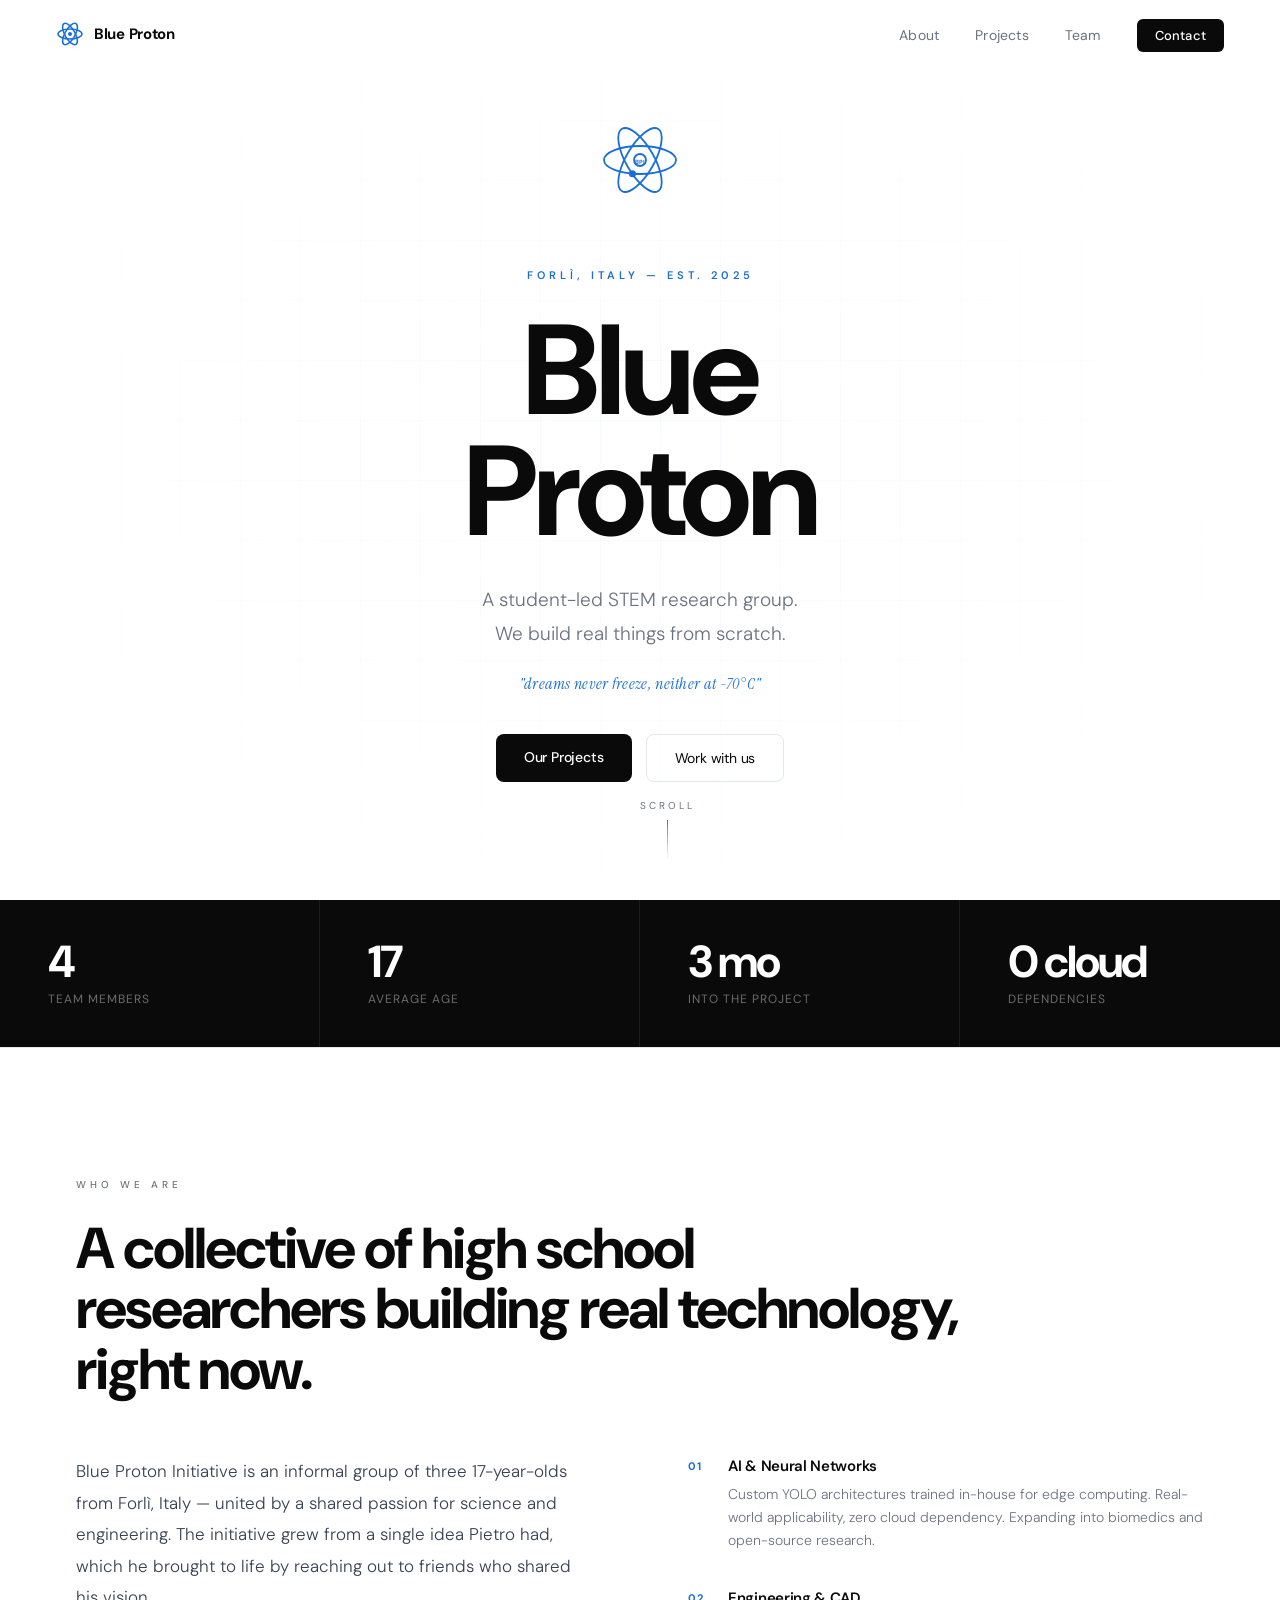
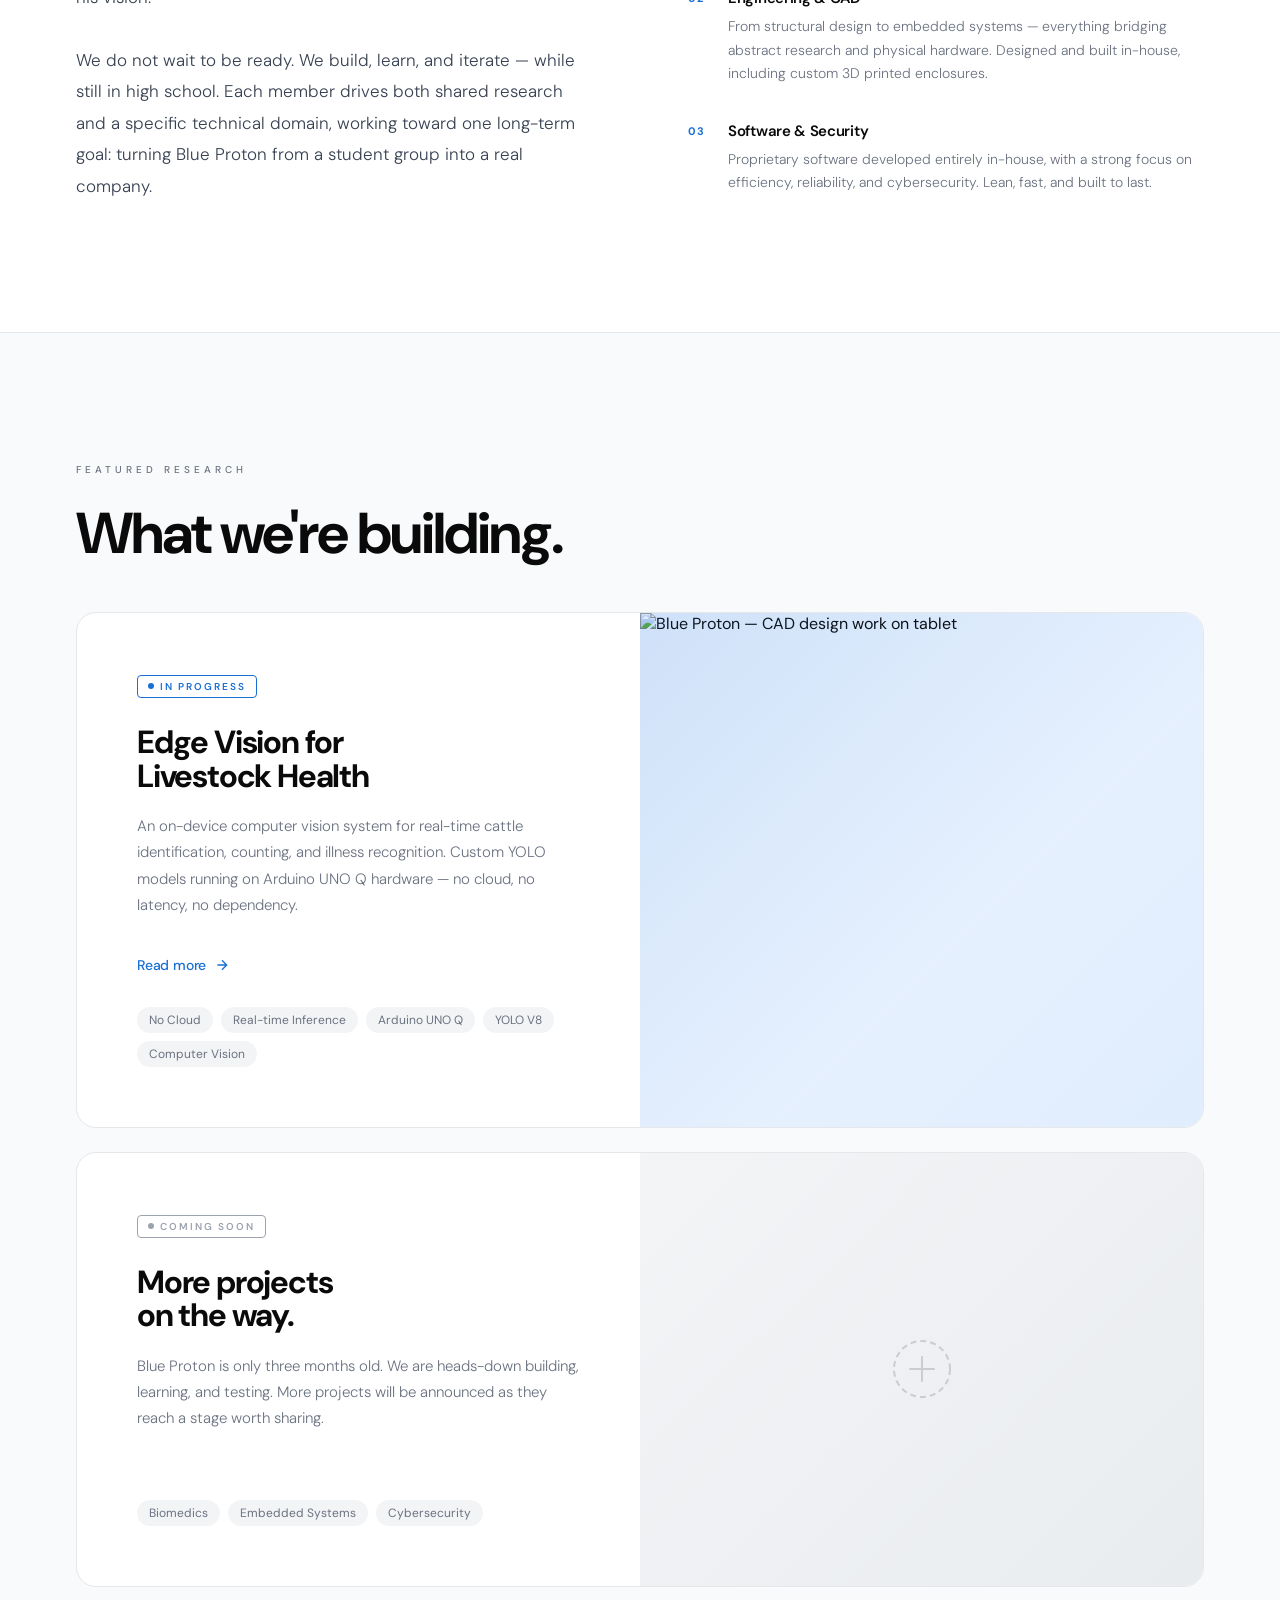
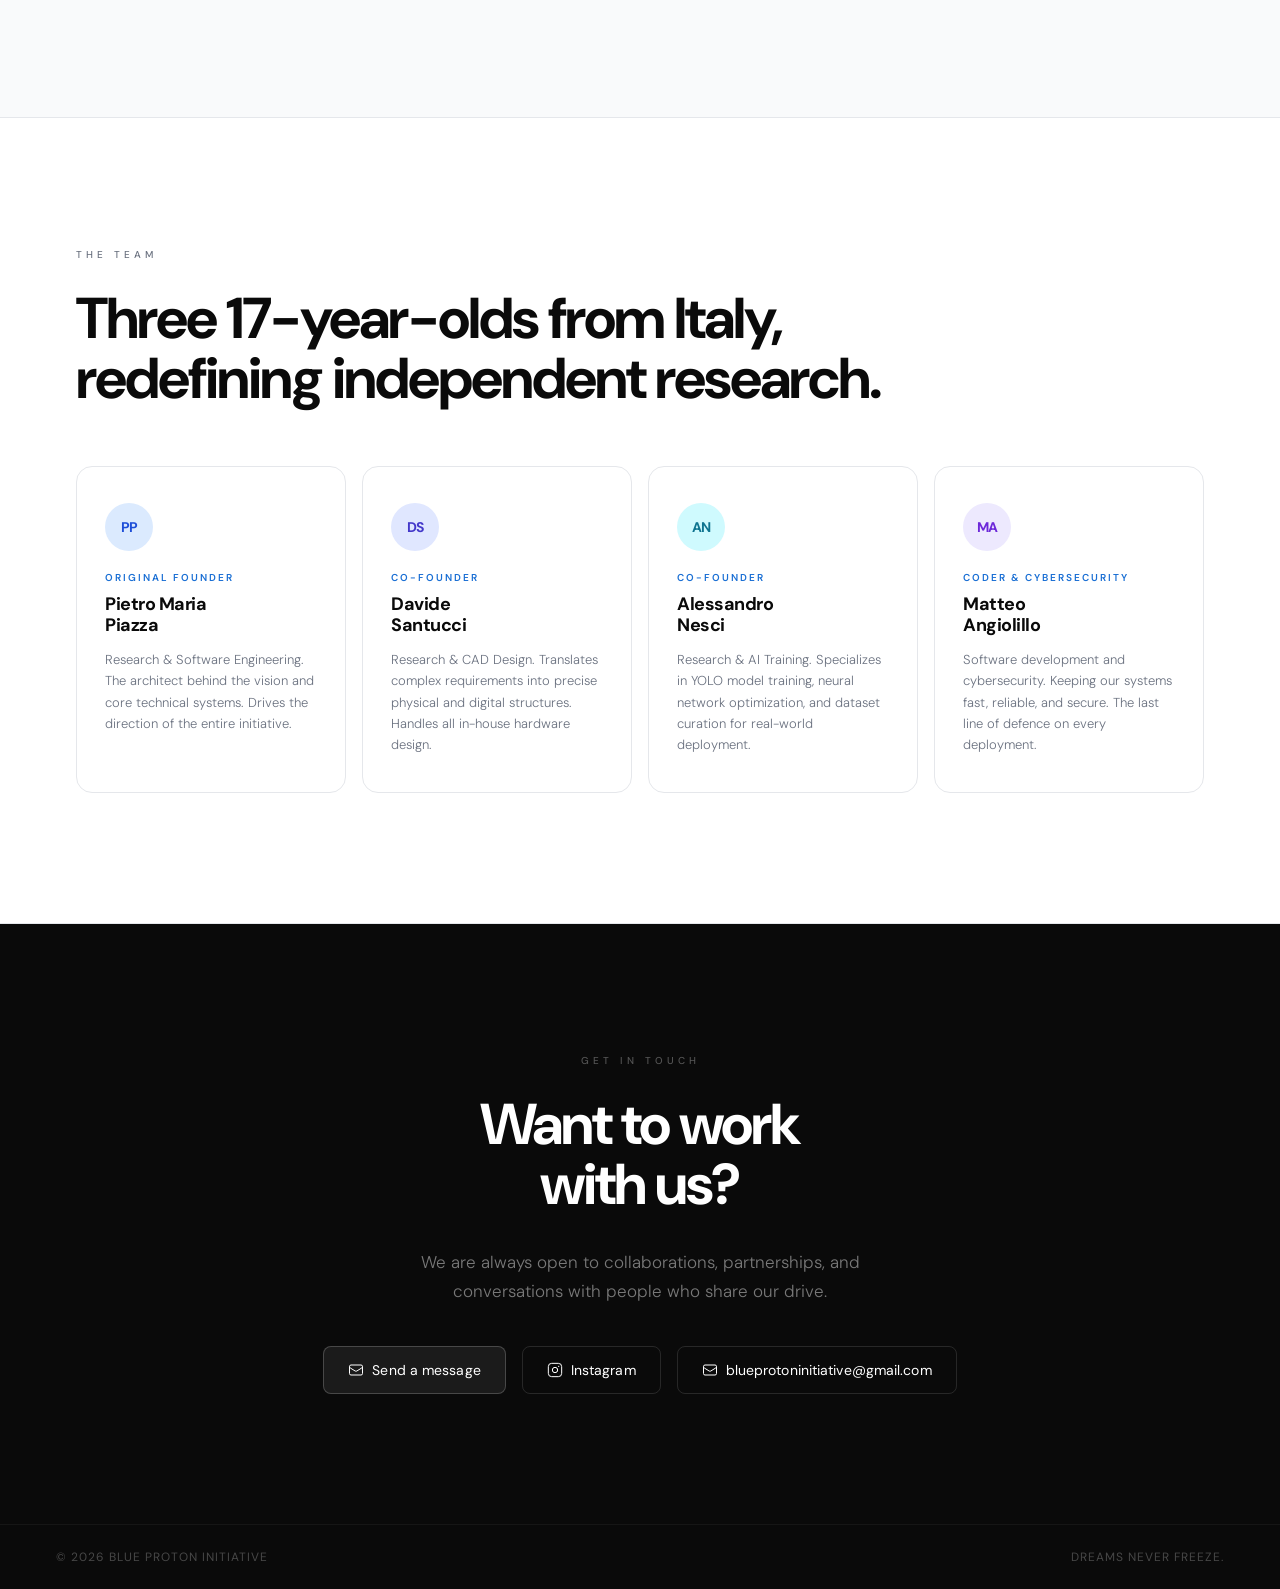
==== index.html @ ac36c4c1 "Update index.html" ====
<!DOCTYPE html>
<html lang="en">
<link rel="icon" href="data:image/svg+xml,<svg xmlns='http://www.w3.org/2000/svg' viewBox='0 0 80 80'><ellipse cx='40' cy='40' rx='36' ry='14' stroke='%231a6fd4' stroke-width='2.5' fill='none'/><ellipse cx='40' cy='40' rx='36' ry='14' stroke='%231a6fd4' stroke-width='2.5' fill='none' transform='rotate(60 40 40)'/><ellipse cx='40' cy='40' rx='36' ry='14' stroke='%231a6fd4' stroke-width='2.5' fill='none' transform='rotate(120 40 40)'/><circle cx='40' cy='40' r='6' fill='%231a6fd4'/></svg>">
<meta charset="UTF-8">
<meta name="viewport" content="width=device-width, initial-scale=1.0, maximum-scale=1.0, user-scalable=no">
<title>Blue Proton Initiative</title>
<link href="https://fonts.googleapis.com/css2?family=Instrument+Serif:ital@0;1&family=DM+Sans:opsz,wght@9..40,300;9..40,400;9..40,500;9..40,700&display=swap" rel="stylesheet">
<style>
  :root {
    --blue: #1a6fd4;
    --blue-light: #3b82f6;
    --blue-dim: rgba(26,111,212,0.08);
    --text: #0a0a0a;
    --muted: #6b7280;
    --border: #e5e7eb;
    --bg: #ffffff;
    --section-pad: 130px;
  }

  * { box-sizing: border-box; margin: 0; padding: 0; }
  html { scroll-behavior: smooth; }
  body {
    font-family: 'DM Sans', sans-serif;
    background: var(--bg);
    color: var(--text);
    overflow-x: hidden;
  }

  /* ── NAV ── */
  nav {
    position: fixed;
    top: 0; left: 0; right: 0;
    z-index: 100;
    display: flex;
    align-items: center;
    justify-content: space-between;
    padding: 20px 56px;
    background: rgba(255,255,255,0.92);
    backdrop-filter: blur(16px);
    border-bottom: 1px solid transparent;
    transition: border-color 0.3s, padding 0.3s;
  }
  nav.scrolled { border-bottom-color: var(--border); padding: 14px 56px; }

  .nav-logo {
    display: flex;
    align-items: center;
    gap: 10px;
    font-weight: 700;
    font-size: 15px;
    letter-spacing: -0.3px;
    color: var(--text);
    text-decoration: none;
  }
  .nav-logo svg { width: 28px; height: 28px; color: var(--blue); flex-shrink: 0; }

  .nav-links { display: flex; gap: 36px; list-style: none; align-items: center; }
  .nav-links a {
    font-size: 14px;
    font-weight: 400;
    color: var(--muted);
    text-decoration: none;
    letter-spacing: 0.2px;
    transition: color 0.2s;
  }
  .nav-links a:hover { color: var(--text); }
  .nav-links .nav-cta {
    background: var(--text);
    color: white !important;
    padding: 8px 18px;
    border-radius: 6px;
    font-weight: 500;
    font-size: 13px;
    transition: opacity 0.2s !important;
  }
  .nav-links .nav-cta:hover { opacity: 0.8; }

  /* ── HERO ── */
  #home {
    min-height: 100vh;
    display: flex;
    flex-direction: column;
    align-items: center;
    justify-content: center;
    text-align: center;
    padding: 100px 48px 80px;
    position: relative;
    overflow: hidden;
  }

  /* subtle grid bg */
  #home::before {
    content: '';
    position: absolute;
    inset: 0;
    background-image:
      linear-gradient(rgba(26,111,212,0.04) 1px, transparent 1px),
      linear-gradient(90deg, rgba(26,111,212,0.04) 1px, transparent 1px);
    background-size: 60px 60px;
    mask-image: radial-gradient(ellipse at center, black 0%, transparent 70%);
    pointer-events: none;
  }

  .atom-wrapper {
    position: fixed;
    top: 120px;
    left: 50%;
    transform: translateX(-50%);
    z-index: 10;
    pointer-events: none;
    will-change: transform, opacity;
  }
  .atom-svg { width: 80px; height: 80px; }
  .atom-spacer { height: 130px; }

  .hero-eyebrow {
    font-size: 11px;
    letter-spacing: 4px;
    text-transform: uppercase;
    color: var(--blue);
    font-weight: 600;
    margin-bottom: 28px;
    opacity: 0;
    animation: fadeUp 0.8s 0.2s forwards;
  }

  h1 {
    font-family: 'DM Sans', sans-serif;
    font-size: clamp(4rem, 10vw, 9rem);
    font-weight: 700;
    letter-spacing: -4px;
    line-height: 0.95;
    margin-bottom: 32px;
    opacity: 0;
    animation: fadeUp 0.9s 0.4s forwards;
  }

  .hero-sub {
    font-size: 19px;
    color: var(--muted);
    font-weight: 300;
    line-height: 1.6;
    margin-bottom: 4px;
    opacity: 0;
    animation: fadeUp 0.8s 0.6s forwards;
  }
  .hero-sub:last-of-type { animation-delay: 0.7s; }

  .hero-motto {
    font-family: 'Instrument Serif', serif;
    font-style: italic;
    font-size: 16px;
    color: var(--blue);
    margin-top: 20px;
    letter-spacing: 0.3px;
    opacity: 0;
    animation: fadeUp 0.8s 0.9s forwards;
  }

  .hero-buttons {
    display: flex;
    gap: 14px;
    margin-top: 40px;
    justify-content: center;
    opacity: 0;
    animation: fadeUp 0.8s 1.1s forwards;
  }

  .btn-primary {
    background: var(--text);
    color: white;
    padding: 14px 28px;
    border-radius: 8px;
    font-size: 14px;
    font-weight: 500;
    text-decoration: none;
    transition: opacity 0.2s, transform 0.2s;
    letter-spacing: -0.2px;
  }
  .btn-primary:hover { opacity: 0.85; transform: translateY(-1px); }

  .btn-secondary {
    background: transparent;
    color: var(--text);
    padding: 14px 28px;
    border-radius: 8px;
    font-size: 14px;
    font-weight: 400;
    text-decoration: none;
    border: 1px solid var(--border);
    transition: border-color 0.2s, transform 0.2s;
    letter-spacing: -0.2px;
  }
  .btn-secondary:hover { border-color: #9ca3af; transform: translateY(-1px); }

  @keyframes fadeUp {
    from { opacity: 0; transform: translateY(20px); }
    to   { opacity: 1; transform: translateY(0); }
  }

  .scroll-hint {
    position: absolute;
    bottom: 40px;
    left: 50%;
    transform: translateX(-50%);
    display: flex;
    flex-direction: column;
    align-items: center;
    gap: 8px;
    color: var(--muted);
    font-size: 10px;
    letter-spacing: 3px;
    text-transform: uppercase;
    opacity: 0;
    animation: fadeUp 0.8s 1.4s forwards;
  }
  .scroll-hint::after {
    content: '';
    width: 1px;
    height: 40px;
    background: linear-gradient(to bottom, var(--muted), transparent);
    animation: scrollLine 2s ease-in-out infinite;
  }
  @keyframes scrollLine {
    0%, 100% { transform: scaleY(1); transform-origin: top; }
    50% { transform: scaleY(0.4); }
  }

  /* ── STATS BAR ── */
  .stats-bar {
    background: var(--text);
    color: white;
    display: grid;
    grid-template-columns: repeat(4, 1fr);
    max-width: 100%;
  }

  .stat-item {
    padding: 40px 48px;
    border-right: 1px solid rgba(255,255,255,0.08);
    display: flex;
    flex-direction: column;
    gap: 6px;
  }
  .stat-item:last-child { border-right: none; }

  .stat-number {
    font-size: clamp(2rem, 3.5vw, 3rem);
    font-weight: 700;
    letter-spacing: -2px;
    line-height: 1;
    color: white;
  }
  .stat-label {
    font-size: 12px;
    color: rgba(255,255,255,0.4);
    letter-spacing: 1px;
    text-transform: uppercase;
    font-weight: 400;
  }

  /* ── SECTIONS COMMON ── */
  section {
    padding: var(--section-pad) 56px;
    max-width: 1240px;
    margin: 0 auto;
  }

  .section-label {
    font-size: 10px;
    letter-spacing: 4px;
    text-transform: uppercase;
    color: var(--muted);
    margin-bottom: 28px;
    font-weight: 500;
  }

  .section-headline {
    font-size: clamp(2.2rem, 4.5vw, 3.6rem);
    font-weight: 700;
    letter-spacing: -2px;
    line-height: 1.05;
    margin-bottom: 32px;
  }

  .section-divider { width: 100%; height: 1px; background: var(--border); margin: 0; }

  /* ── ABOUT ── */
  #about .about-grid {
    display: grid;
    grid-template-columns: 1fr 1fr;
    gap: 96px;
    margin-top: 56px;
    align-items: start;
  }

  .about-body {
    font-size: 17px;
    line-height: 1.85;
    color: #374151;
    font-weight: 300;
  }

  .about-pillars { display: flex; flex-direction: column; gap: 36px; }

  .pillar { display: flex; gap: 20px; align-items: flex-start; }
  .pillar-num {
    font-size: 11px;
    font-weight: 700;
    color: var(--blue);
    letter-spacing: 1px;
    flex-shrink: 0;
    margin-top: 3px;
    font-variant-numeric: tabular-nums;
    min-width: 20px;
  }
  .pillar h3 { font-size: 15px; font-weight: 600; margin-bottom: 7px; letter-spacing: -0.3px; }
  .pillar p { font-size: 14px; color: var(--muted); line-height: 1.65; font-weight: 300; }

  /* ── PROJECTS ── */
  #projects { background: #f9fafb; max-width: 100%; padding: var(--section-pad) 0; }
  #projects .inner { max-width: 1240px; margin: 0 auto; padding: 0 56px; }

  .projects-grid { display: flex; flex-direction: column; gap: 24px; margin-top: 48px; }

  .project-card {
    display: grid;
    grid-template-columns: 1fr 1fr;
    background: white;
    border: 1px solid var(--border);
    border-radius: 20px;
    overflow: hidden;
    transition: transform 0.3s, box-shadow 0.3s;
  }
  .project-card:hover { transform: translateY(-4px); box-shadow: 0 20px 60px rgba(0,0,0,0.07); }

  .project-card.reversed { direction: rtl; }
  .project-card.reversed > * { direction: ltr; }

  .project-content { padding: 60px; display: flex; flex-direction: column; justify-content: space-between; }

  .status-badge {
    display: inline-flex;
    align-items: center;
    gap: 6px;
    border: 1px solid var(--blue);
    border-radius: 4px;
    padding: 4px 10px;
    font-size: 10px;
    letter-spacing: 2px;
    text-transform: uppercase;
    color: var(--blue);
    font-weight: 600;
    width: fit-content;
    margin-bottom: 28px;
  }
  .status-dot { width: 6px; height: 6px; border-radius: 50%; background: var(--blue); animation: pulse 2s ease-in-out infinite; }
  @keyframes pulse { 0%, 100% { opacity: 1; } 50% { opacity: 0.3; } }

  .project-title { font-size: clamp(1.8rem, 2.5vw, 2.6rem); font-weight: 700; letter-spacing: -1.2px; line-height: 1.05; margin-bottom: 20px; }
  .project-desc { font-size: 15px; color: var(--muted); line-height: 1.75; font-weight: 300; margin-bottom: 36px; }

  .project-link {
    display: inline-flex;
    align-items: center;
    gap: 8px;
    font-size: 14px;
    font-weight: 500;
    color: var(--blue);
    text-decoration: none;
    letter-spacing: -0.2px;
    transition: gap 0.2s;
  }
  .project-link:hover { gap: 12px; }
  .project-link svg { width: 16px; height: 16px; }

  .project-tags { display: flex; gap: 8px; flex-wrap: wrap; margin-top: 32px; }
  .tag {
    font-size: 12px;
    color: var(--muted);
    padding: 5px 12px;
    background: #f3f4f6;
    border-radius: 999px;
    font-weight: 400;
  }

  .project-visual {
    background: linear-gradient(135deg, #eef5ff 0%, #e0edfd 100%);
    display: flex;
    align-items: center;
    justify-content: center;
    padding: 48px;
    position: relative;
    overflow: hidden;
    min-height: 360px;
  }

  .project-visual img {
    width: 100%;
    height: 100%;
    object-fit: cover;
    position: absolute;
    inset: 0;
    border-radius: 0;
  }

  .project-visual-placeholder {
    position: relative;
    z-index: 1;
    width: 100%;
    height: 100%;
    min-height: 320px;
    display: flex;
    align-items: center;
    justify-content: center;
  }

  /* node card in project visual */
  .node-card {
    background: white;
    border: 1px solid var(--border);
    border-radius: 14px;
    padding: 28px;
    width: 100%;
    max-width: 260px;
    box-shadow: 0 8px 32px rgba(0,0,0,0.06);
    position: relative;
    z-index: 2;
  }
  .node-title { font-size: 10px; letter-spacing: 2.5px; text-transform: uppercase; color: var(--muted); margin-bottom: 18px; font-weight: 500; }
  .node-bar { height: 2px; background: #e5e7eb; border-radius: 1px; margin-bottom: 8px; position: relative; overflow: visible; }
  .node-bar::before {
    content: '';
    position: absolute;
    left: 0; top: -3px;
    width: 8px; height: 8px;
    border-radius: 50%;
    background: var(--blue);
    animation: slide 3s ease-in-out infinite;
  }
  @keyframes slide { 0% { left: 0; } 100% { left: calc(100% - 8px); } }
  .node-meta { display: flex; justify-content: space-between; margin-top: 20px; }
  .node-meta-item { font-size: 11px; color: var(--muted); }
  .node-meta-item strong { display: block; font-size: 12px; color: var(--text); font-weight: 600; margin-top: 3px; }

  /* ── TEAM ── */
  #team .team-grid { display: grid; grid-template-columns: repeat(4, 1fr); gap: 16px; margin-top: 56px; }

  .team-member {
    padding: 36px 28px;
    border: 1px solid var(--border);
    border-radius: 16px;
    transition: background 0.2s, transform 0.25s, border-color 0.2s;
    cursor: default;
    position: relative;
  }
  .team-member:hover { background: white; transform: translateY(-4px); border-color: #d1d5db; box-shadow: 0 12px 40px rgba(0,0,0,0.06); }

  .member-avatar {
    width: 48px;
    height: 48px;
    border-radius: 50%;
    display: flex;
    align-items: center;
    justify-content: center;
    font-size: 14px;
    font-weight: 700;
    margin-bottom: 20px;
    letter-spacing: -0.5px;
  }
  .avatar-blue { background: #dbeafe; color: #1d4ed8; }
  .avatar-indigo { background: #e0e7ff; color: #4338ca; }
  .avatar-cyan { background: #cffafe; color: #0e7490; }
  .avatar-violet { background: #ede9fe; color: #6d28d9; }

  .member-role { font-size: 10px; letter-spacing: 2px; text-transform: uppercase; color: var(--blue); font-weight: 600; margin-bottom: 10px; }
  .member-name { font-size: 18px; font-weight: 700; letter-spacing: -0.5px; margin-bottom: 12px; line-height: 1.2; }
  .member-desc { font-size: 13px; color: var(--muted); line-height: 1.65; font-weight: 300; }

  /* ── CONTACT ── */
  #contact { text-align: center; padding: var(--section-pad) 56px; background: var(--text); color: white; max-width: 100%; }
  #contact .inner { max-width: 700px; margin: 0 auto; }
  #contact .section-label { color: rgba(255,255,255,0.3); }
  #contact .section-headline { color: white; }

  .contact-links { display: flex; gap: 16px; justify-content: center; flex-wrap: wrap; margin-top: 40px; }
  .contact-link {
    display: flex;
    align-items: center;
    gap: 8px;
    padding: 14px 24px;
    border: 1px solid rgba(255,255,255,0.12);
    border-radius: 8px;
    color: white;
    text-decoration: none;
    font-size: 14px;
    font-weight: 400;
    transition: background 0.2s, border-color 0.2s, transform 0.2s;
    letter-spacing: 0.1px;
  }
  .contact-link:hover { background: rgba(255,255,255,0.08); border-color: rgba(255,255,255,0.25); transform: translateY(-1px); }
  .contact-link svg { width: 16px; height: 16px; }

  /* ── FOOTER ── */
  footer {
    background: var(--text);
    color: rgba(255,255,255,0.25);
    padding: 24px 56px;
    display: flex;
    justify-content: space-between;
    align-items: center;
    font-size: 12px;
    border-top: 1px solid rgba(255,255,255,0.05);
    letter-spacing: 1px;
    text-transform: uppercase;
  }

  /* ── REVEAL ── */
  .reveal {
    opacity: 0;
    transform: translateY(28px);
    transition: opacity 0.75s cubic-bezier(0.16,1,0.3,1), transform 0.75s cubic-bezier(0.16,1,0.3,1);
  }
  .reveal.visible { opacity: 1; transform: translateY(0); }

  /* ── RESPONSIVE ── */
  @media (max-width: 960px) {
    nav { padding: 16px 24px; }
    section { padding: 80px 24px; }
    #about .about-grid { grid-template-columns: 1fr; gap: 48px; }
    .project-card { grid-template-columns: 1fr; }
    .project-card.reversed { direction: ltr; }
    .project-visual { min-height: 260px; }
    #team .team-grid { grid-template-columns: 1fr 1fr; gap: 14px; }
    .stats-bar { grid-template-columns: 1fr 1fr; }
    footer { flex-direction: column; gap: 8px; text-align: center; }
  }
  @media (max-width: 600px) {
    h1 { letter-spacing: -2.5px; }
    #team .team-grid { grid-template-columns: 1fr; }
    .nav-links { display: none; }
    .stats-bar { grid-template-columns: 1fr; }
    .hero-buttons { flex-direction: column; align-items: center; }
  }
</style>
</head>
<body>

<!-- NAV -->
<nav id="navbar">
  <a href="#home" class="nav-logo">
    <svg viewBox="0 0 28 28" fill="none" stroke="currentColor" stroke-width="1.5">
      <ellipse cx="14" cy="14" rx="12" ry="5" transform="rotate(0 14 14)"/>
      <ellipse cx="14" cy="14" rx="12" ry="5" transform="rotate(60 14 14)"/>
      <ellipse cx="14" cy="14" rx="12" ry="5" transform="rotate(120 14 14)"/>
      <circle cx="14" cy="14" r="2" fill="currentColor" stroke="none"/>
    </svg>
    Blue Proton
  </a>
  <ul class="nav-links">
    <li><a href="#about">About</a></li>
    <li><a href="#projects">Projects</a></li>
    <li><a href="#team">Team</a></li>
    <li><a href="contact.html" class="nav-cta">Contact</a></li>
  </ul>
</nav>

<!-- HERO -->
<div id="home">
  <div class="atom-wrapper">
    <svg class="atom-svg" id="atomLogo" viewBox="0 0 80 80" fill="none" xmlns="http://www.w3.org/2000/svg">
      <ellipse cx="40" cy="40" rx="36" ry="14" stroke="#1a6fd4" stroke-width="1.8"/>
      <ellipse cx="40" cy="40" rx="36" ry="14" stroke="#1a6fd4" stroke-width="1.8" transform="rotate(60 40 40)"/>
      <ellipse cx="40" cy="40" rx="36" ry="14" stroke="#1a6fd4" stroke-width="1.8" transform="rotate(120 40 40)"/>
      <circle cx="40" cy="40" r="6" fill="white" stroke="#1a6fd4" stroke-width="1.8"/>
      <text x="40" y="44" text-anchor="middle" font-family="DM Sans, sans-serif" font-size="6" font-weight="700" fill="#1a6fd4">BPI</text>
      <circle id="orbitDot" cx="76" cy="40" r="3.5" fill="#1a6fd4"/>
    </svg>
  </div>

  <div class="atom-spacer"></div>
  <p class="hero-eyebrow">Forlì, Italy — Est. 2025</p>
  <h1>Blue<br>Proton</h1>
  <p class="hero-sub">A student-led STEM research group.</p>
  <p class="hero-sub">We build real things from scratch.</p>
  <p class="hero-motto">"dreams never freeze, neither at -70°C"</p>
  <div class="hero-buttons">
    <a href="#projects" class="btn-primary">Our Projects</a>
    <a href="contact.html" class="btn-secondary">Work with us</a>
  </div>
  <div class="scroll-hint">scroll</div>
</div>

<!-- STATS BAR -->
<div class="stats-bar">
  <div class="stat-item">
    <span class="stat-number" data-count="4" data-suffix="">3</span>
    <span class="stat-label">Team members</span>
  </div>
  <div class="stat-item">
    <span class="stat-number" data-count="17" data-suffix="">17</span>
    <span class="stat-label">Average age</span>
  </div>
  <div class="stat-item">
    <span class="stat-number" data-count="3" data-suffix=" mo">3 mo</span>
    <span class="stat-label">Into the project</span>
  </div>
  <div class="stat-item">
    <span class="stat-number" data-count="0" data-suffix=" cloud">0 cloud</span>
    <span class="stat-label">Dependencies</span>
  </div>
</div>

<div class="section-divider"></div>

<!-- ABOUT -->
<section id="about">
  <p class="section-label reveal">Who we are</p>
  <h2 class="section-headline reveal">A collective of high school<br>researchers building real technology,<br>right now.</h2>
  <div class="about-grid">
    <p class="about-body reveal">
      Blue Proton Initiative is an informal group of three 17-year-olds from Forlì, Italy — united by a shared passion for science and engineering. The initiative grew from a single idea Pietro had, which he brought to life by reaching out to friends who shared his vision.<br><br>
      We do not wait to be ready. We build, learn, and iterate — while still in high school. Each member drives both shared research and a specific technical domain, working toward one long-term goal: turning Blue Proton from a student group into a real company.
    </p>
    <div class="about-pillars reveal">
      <div class="pillar">
        <span class="pillar-num">01</span>
        <div>
          <h3>AI & Neural Networks</h3>
          <p>Custom YOLO architectures trained in-house for edge computing. Real-world applicability, zero cloud dependency. Expanding into biomedics and open-source research.</p>
        </div>
      </div>
      <div class="pillar">
        <span class="pillar-num">02</span>
        <div>
          <h3>Engineering & CAD</h3>
          <p>From structural design to embedded systems — everything bridging abstract research and physical hardware. Designed and built in-house, including custom 3D printed enclosures.</p>
        </div>
      </div>
      <div class="pillar">
        <span class="pillar-num">03</span>
        <div>
          <h3>Software & Security</h3>
          <p>Proprietary software developed entirely in-house, with a strong focus on efficiency, reliability, and cybersecurity. Lean, fast, and built to last.</p>
        </div>
      </div>
    </div>
  </div>
</section>

<div class="section-divider"></div>

<!-- PROJECTS -->
<section id="projects" style="max-width:100%; padding:var(--section-pad) 0;">
  <div class="inner">
    <p class="section-label reveal">Featured Research</p>
    <h2 class="section-headline reveal">What we're building.</h2>

    <div class="projects-grid">
      <!-- Project 1 -->
      <div class="project-card reveal">
        <div class="project-content">
          <div>
            <div class="status-badge">
              <div class="status-dot"></div>
              In Progress
            </div>
            <h3 class="project-title">Edge Vision for<br>Livestock Health</h3>
            <p class="project-desc">An on-device computer vision system for real-time cattle identification, counting, and illness recognition. Custom YOLO models running on Arduino UNO Q hardware — no cloud, no latency, no dependency.</p>
            <a href="project-cattle.html" class="project-link">
              Read more
              <svg viewBox="0 0 24 24" fill="none" stroke="currentColor" stroke-width="2"><path d="M5 12h14M12 5l7 7-7 7"/></svg>
            </a>
          </div>
          <div class="project-tags">
            <span class="tag">No Cloud</span>
            <span class="tag">Real-time Inference</span>
            <span class="tag">Arduino UNO Q</span>
            <span class="tag">YOLO V8</span>
            <span class="tag">Computer Vision</span>
          </div>
        </div>
        <div class="project-visual">
          <img src="assets/DSC00761.JPG" alt="Blue Proton — CAD design work on tablet" style="object-fit:cover; width:100%; height:100%; position:absolute; inset:0;">
          <div style="position:absolute; inset:0; background:linear-gradient(135deg, rgba(26,111,212,0.15) 0%, transparent 60%);"></div>
        </div>
      </div>

      <!-- Project 2 — Coming Soon -->
      <div class="project-card reveal" style="transition-delay:0.15s;">
        <div class="project-content">
          <div>
            <div class="status-badge" style="border-color:#9ca3af; color:#9ca3af;">
              <div class="status-dot" style="background:#9ca3af; animation:none;"></div>
              Coming Soon
            </div>
            <h3 class="project-title">More projects<br>on the way.</h3>
            <p class="project-desc">Blue Proton is only three months old. We are heads-down building, learning, and testing. More projects will be announced as they reach a stage worth sharing.</p>
          </div>
          <div class="project-tags">
            <span class="tag">Biomedics</span>
            <span class="tag">Embedded Systems</span>
            <span class="tag">Cybersecurity</span>
          </div>
        </div>
        <div class="project-visual" style="background: linear-gradient(135deg, #f3f4f6 0%, #e9ecef 100%); align-items:center; justify-content:center;">
          <svg width="64" height="64" viewBox="0 0 64 64" fill="none" style="opacity:0.15;">
            <circle cx="32" cy="32" r="28" stroke="#0a0a0a" stroke-width="2" stroke-dasharray="6 4"/>
            <path d="M32 20v24M20 32h24" stroke="#0a0a0a" stroke-width="2" stroke-linecap="round"/>
          </svg>
        </div>
      </div>
    </div>
  </div>
</section>

<div class="section-divider"></div>

<!-- TEAM -->
<section id="team">
  <p class="section-label reveal">The team</p>
  <h2 class="section-headline reveal">Three 17-year-olds from Italy,<br>redefining independent research.</h2>

  <div class="team-grid">
    <div class="team-member reveal">
      <div class="member-avatar avatar-blue">PP</div>
      <p class="member-role">Original Founder</p>
      <h3 class="member-name">Pietro Maria<br>Piazza</h3>
      <p class="member-desc">Research & Software Engineering. The architect behind the vision and core technical systems. Drives the direction of the entire initiative.</p>
    </div>
    <div class="team-member reveal" style="transition-delay:0.1s">
      <div class="member-avatar avatar-indigo">DS</div>
      <p class="member-role">Co-Founder</p>
      <h3 class="member-name">Davide<br>Santucci</h3>
      <p class="member-desc">Research & CAD Design. Translates complex requirements into precise physical and digital structures. Handles all in-house hardware design.</p>
    </div>
    <div class="team-member reveal" style="transition-delay:0.2s">
      <div class="member-avatar avatar-cyan">AN</div>
      <p class="member-role">Co-Founder</p>
      <h3 class="member-name">Alessandro<br>Nesci</h3>
      <p class="member-desc">Research & AI Training. Specializes in YOLO model training, neural network optimization, and dataset curation for real-world deployment.</p>
    </div>
    <div class="team-member reveal" style="transition-delay:0.3s">
      <div class="member-avatar avatar-violet">MA</div>
      <p class="member-role">Coder & Cybersecurity</p>
      <h3 class="member-name">Matteo<br>Angiolillo</h3>
      <p class="member-desc">Software development and cybersecurity. Keeping our systems fast, reliable, and secure. The last line of defence on every deployment.</p>
    </div>
  </div>
</section>

<div class="section-divider"></div>

<!-- CONTACT -->
<section id="contact" style="padding:var(--section-pad) 56px;">
  <div class="inner">
    <p class="section-label reveal">Get in touch</p>
    <h2 class="section-headline reveal">Want to work<br>with us?</h2>
    <p class="reveal" style="color:rgba(255,255,255,0.45); font-size:17px; font-weight:300; line-height:1.7; margin-top:16px; max-width:480px; margin-left:auto; margin-right:auto;">
      We are always open to collaborations, partnerships, and conversations with people who share our drive.
    </p>
    <div class="contact-links reveal">
      <a href="contact.html" class="contact-link" style="background:rgba(255,255,255,0.07); border-color:rgba(255,255,255,0.2);">
        <svg viewBox="0 0 24 24" fill="none" stroke="currentColor" stroke-width="1.5"><path d="M21.75 6.75v10.5a2.25 2.25 0 01-2.25 2.25h-15a2.25 2.25 0 01-2.25-2.25V6.75m19.5 0A2.25 2.25 0 0019.5 4.5h-15a2.25 2.25 0 00-2.25 2.25m19.5 0v.243a2.25 2.25 0 01-1.07 1.916l-7.5 4.615a2.25 2.25 0 01-2.36 0L3.32 8.91a2.25 2.25 0 01-1.07-1.916V6.75"/></svg>
        Send a message
      </a>
      <a href="https://www.instagram.com/blueproton_initiative" target="_blank" class="contact-link">
        <svg viewBox="0 0 24 24" fill="none" stroke="currentColor" stroke-width="1.5"><rect x="2" y="2" width="20" height="20" rx="5" ry="5"/><circle cx="12" cy="12" r="4"/><circle cx="17.5" cy="6.5" r="1" fill="currentColor" stroke="none"/></svg>
        Instagram
      </a>
      <a href="mailto:blueprotoninitiative@gmail.com" class="contact-link">
        <svg viewBox="0 0 24 24" fill="none" stroke="currentColor" stroke-width="1.5"><path d="M21.75 6.75v10.5a2.25 2.25 0 01-2.25 2.25h-15a2.25 2.25 0 01-2.25-2.25V6.75m19.5 0A2.25 2.25 0 0019.5 4.5h-15a2.25 2.25 0 00-2.25 2.25m19.5 0v.243a2.25 2.25 0 01-1.07 1.916l-7.5 4.615a2.25 2.25 0 01-2.36 0L3.32 8.91a2.25 2.25 0 01-1.07-1.916V6.75"/></svg>
        blueprotoninitiative@gmail.com
      </a>
    </div>
  </div>
</section>

<footer>
  <span>© 2026 Blue Proton Initiative</span>
  <span>Dreams never freeze.</span>
</footer>

<script>
  // NAV scroll
  const navbar = document.getElementById('navbar');
  window.addEventListener('scroll', () => {
    navbar.classList.toggle('scrolled', window.scrollY > 20);
  });

  // Atom parallax + rotate + fade
  const atomWrapper = document.querySelector('.atom-wrapper');
  const atom = document.getElementById('atomLogo');
  function updateAtom() {
    const s = window.scrollY;
    const fade = Math.max(0, 1 - s / (window.innerHeight * 0.55));
    atomWrapper.style.top = (120 + s * 0.75) + 'px';
    atomWrapper.style.opacity = fade;
    atom.style.transform = `rotate(${s * 0.4}deg)`;
  }
  window.addEventListener('scroll', updateAtom, { passive: true });
  updateAtom();

  // Orbiting dot
  const orbitDot = document.getElementById('orbitDot');
  let orbitAngle = 0;
  function animateOrbit() {
    orbitAngle += 0.018;
    orbitDot.setAttribute('cx', 40 + 36 * Math.cos(orbitAngle));
    orbitDot.setAttribute('cy', 40 + 14 * Math.sin(orbitAngle));
    requestAnimationFrame(animateOrbit);
  }
  animateOrbit();

  // Reveal on scroll
  const reveals = document.querySelectorAll('.reveal');
  const observer = new IntersectionObserver((entries) => {
    entries.forEach(e => { if (e.isIntersecting) e.target.classList.add('visible'); });
  }, { threshold: 0.1 });
  reveals.forEach(el => observer.observe(el));

  // Animated counters
  function animateCounter(el) {
    const target = parseInt(el.dataset.count);
    const suffix = el.dataset.suffix || '';
    const duration = 1200;
    const start = performance.now();
    function update(now) {
      const progress = Math.min((now - start) / duration, 1);
      const ease = 1 - Math.pow(1 - progress, 3);
      el.textContent = Math.round(ease * target) + suffix;
      if (progress < 1) requestAnimationFrame(update);
    }
    requestAnimationFrame(update);
  }

  const statObserver = new IntersectionObserver((entries) => {
    entries.forEach(e => {
      if (e.isIntersecting) {
        animateCounter(e.target);
        statObserver.unobserve(e.target);
      }
    });
  }, { threshold: 0.5 });
  document.querySelectorAll('[data-count]').forEach(el => statObserver.observe(el));
</script>
</body>
</html>
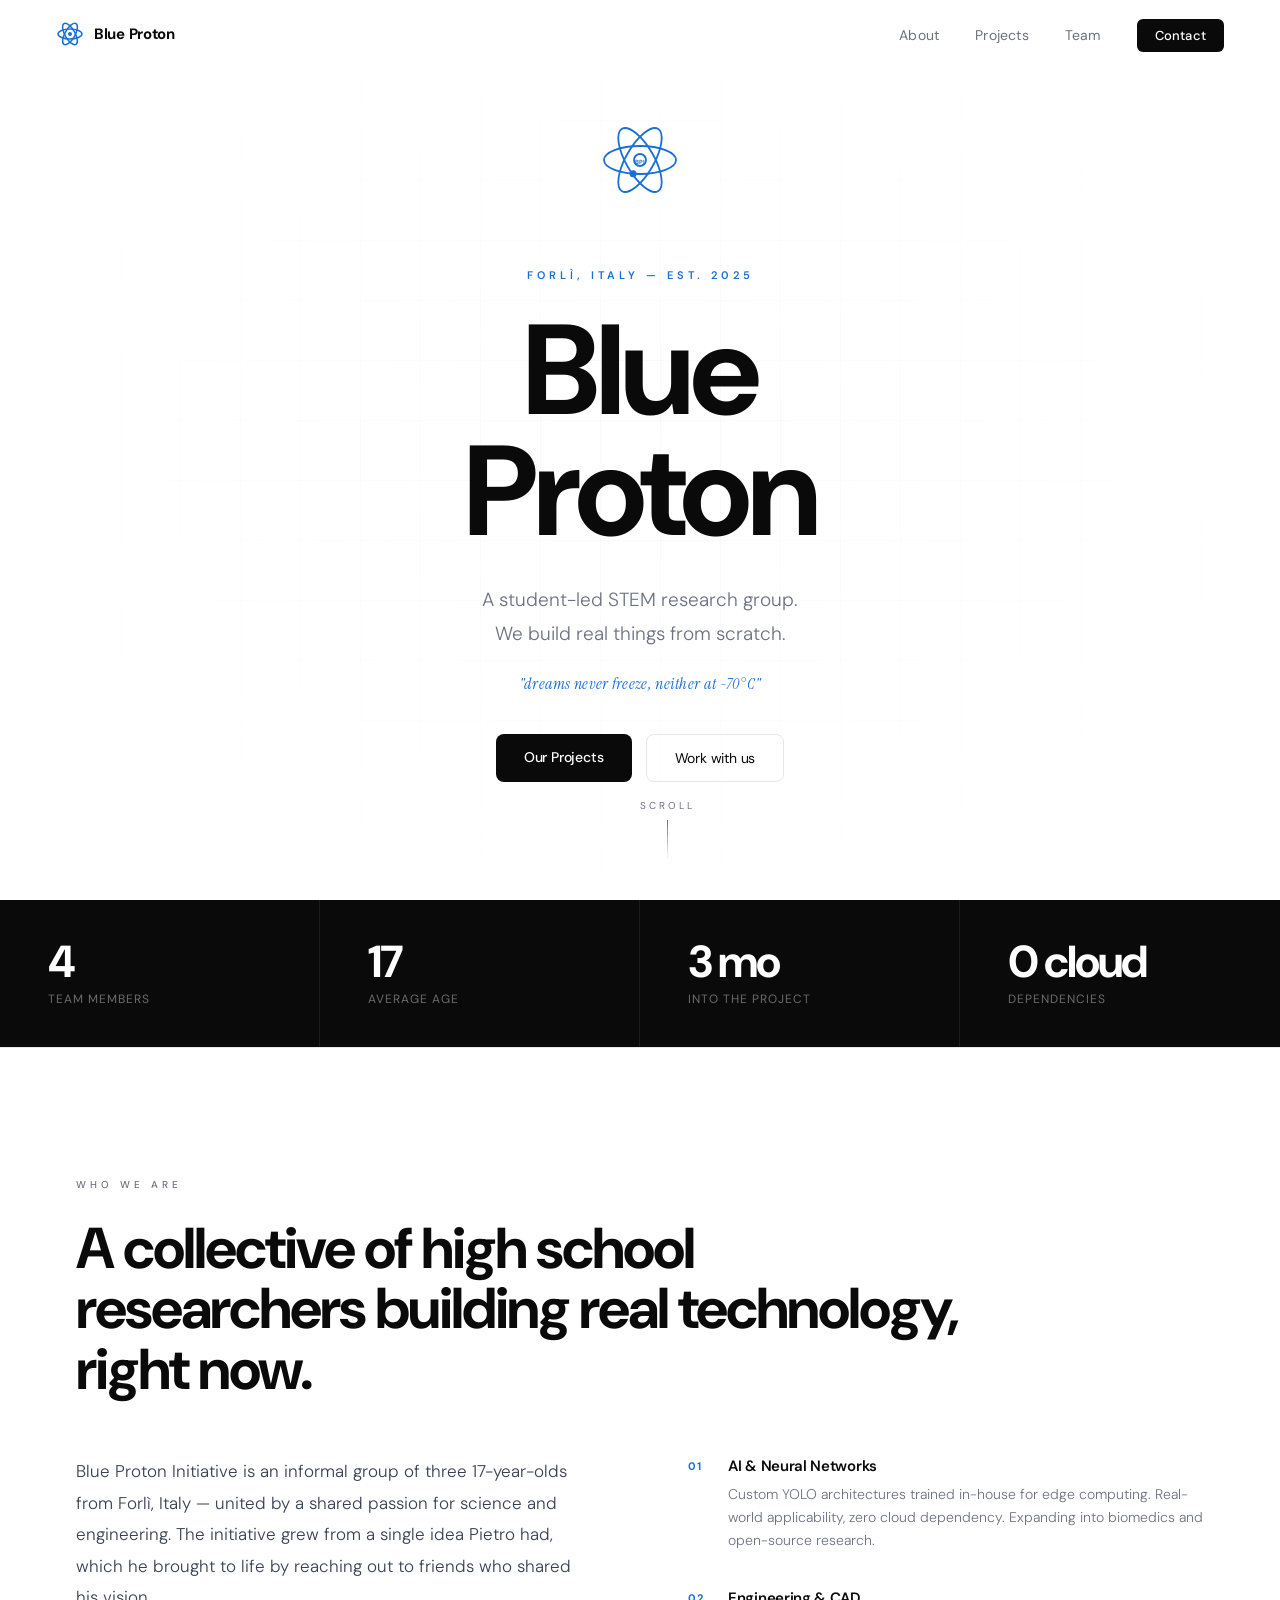
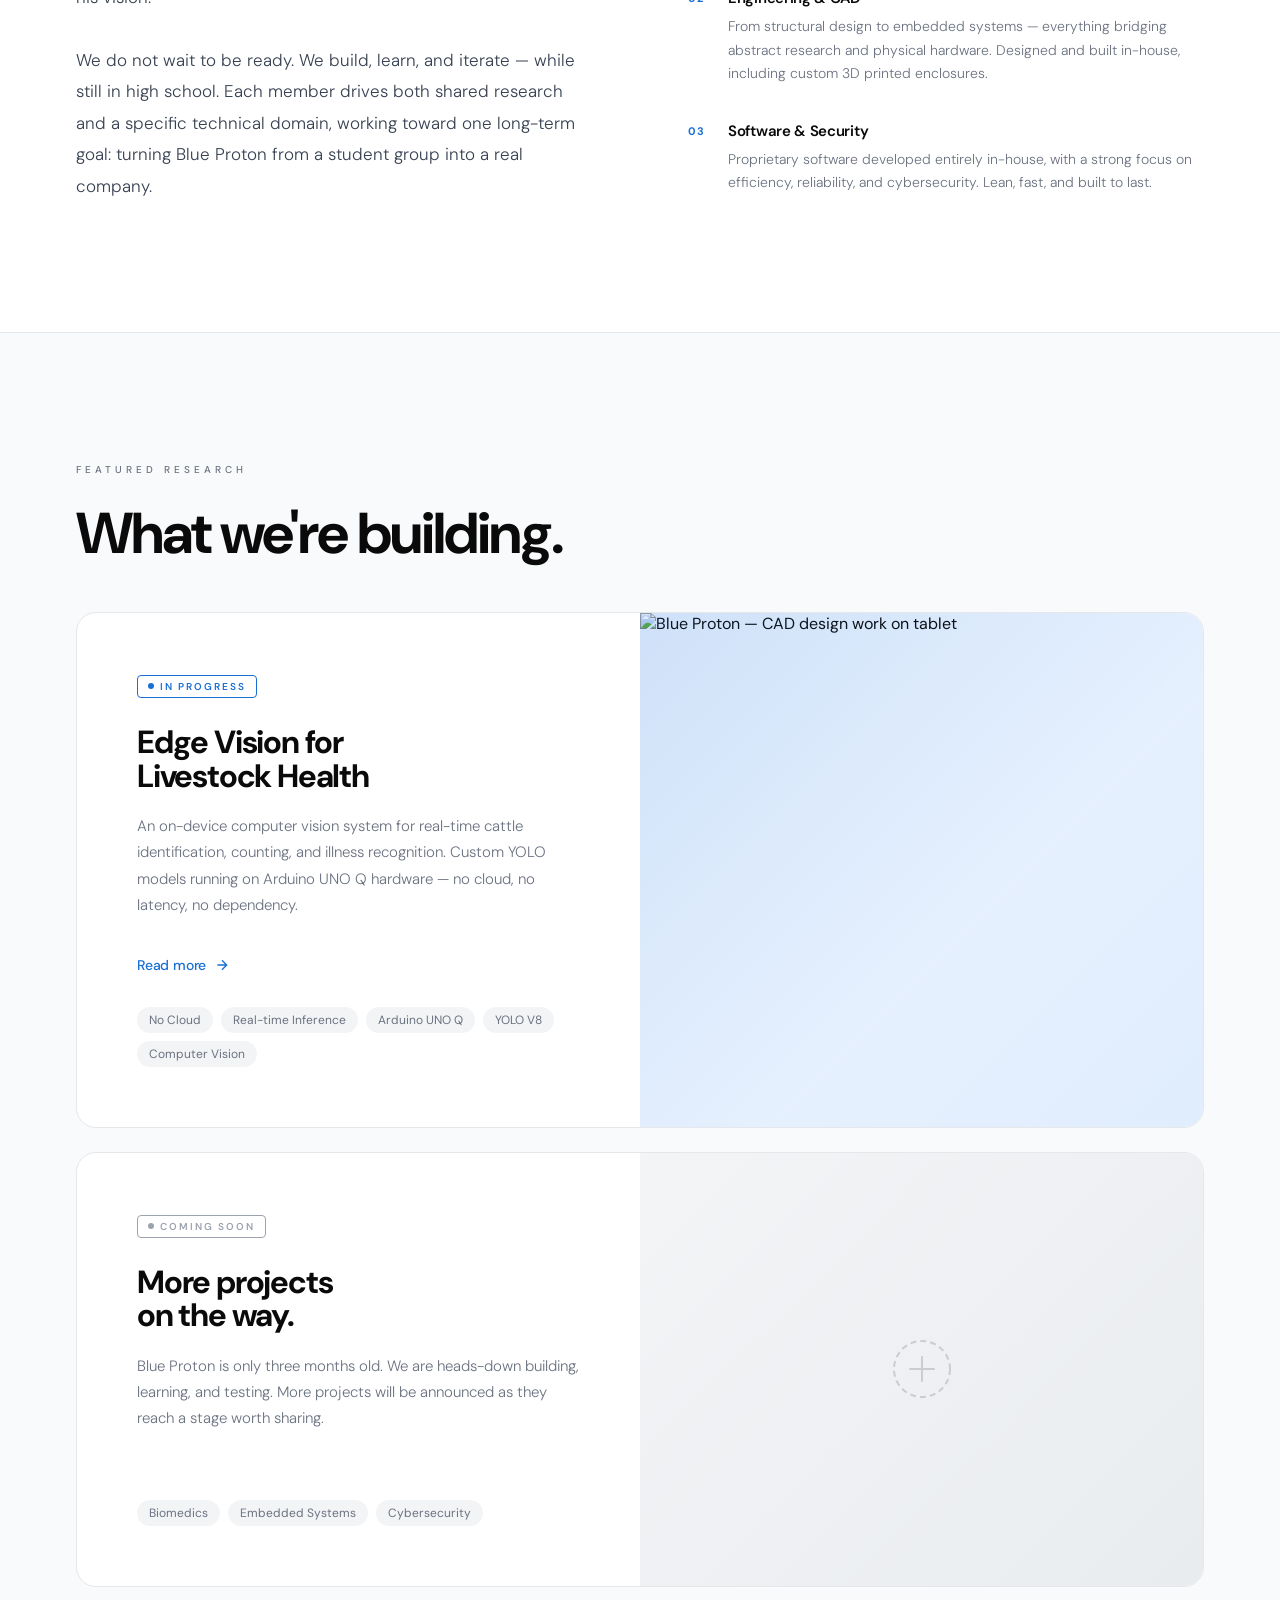
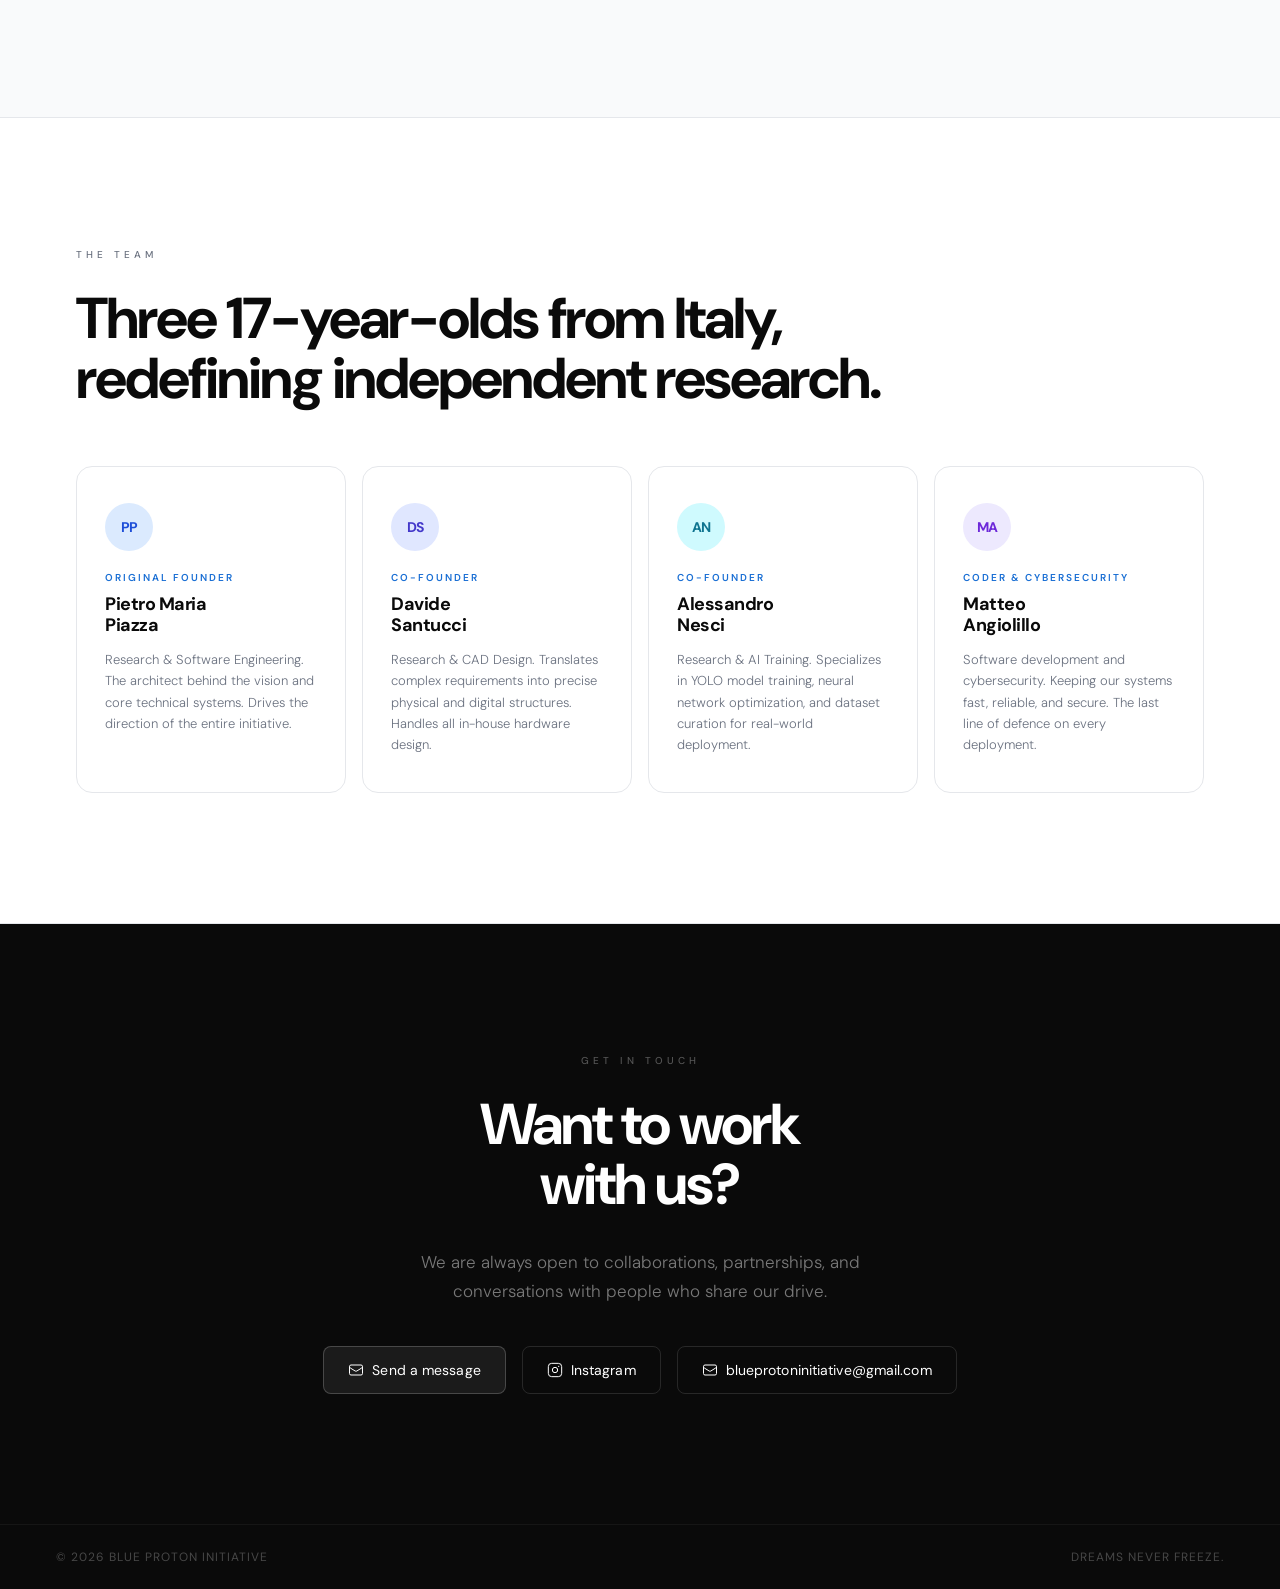
==== commit 65b60e79: "Update index.html" ====
--- a/index.html
+++ b/index.html
@@ -681,7 +681,7 @@
           </div>
         </div>
         <div class="project-visual">
-          <img src="assets/DSC00761.JPG" alt="Blue Proton — CAD design work on tablet" style="object-fit:cover; width:100%; height:100%; position:absolute; inset:0;">
+          <img src="assets/DSC00761 (1).JPG" alt="Blue Proton — CAD design work on tablet" style="object-fit:cover; width:100%; height:100%; position:absolute; inset:0;">
           <div style="position:absolute; inset:0; background:linear-gradient(135deg, rgba(26,111,212,0.15) 0%, transparent 60%);"></div>
         </div>
       </div>
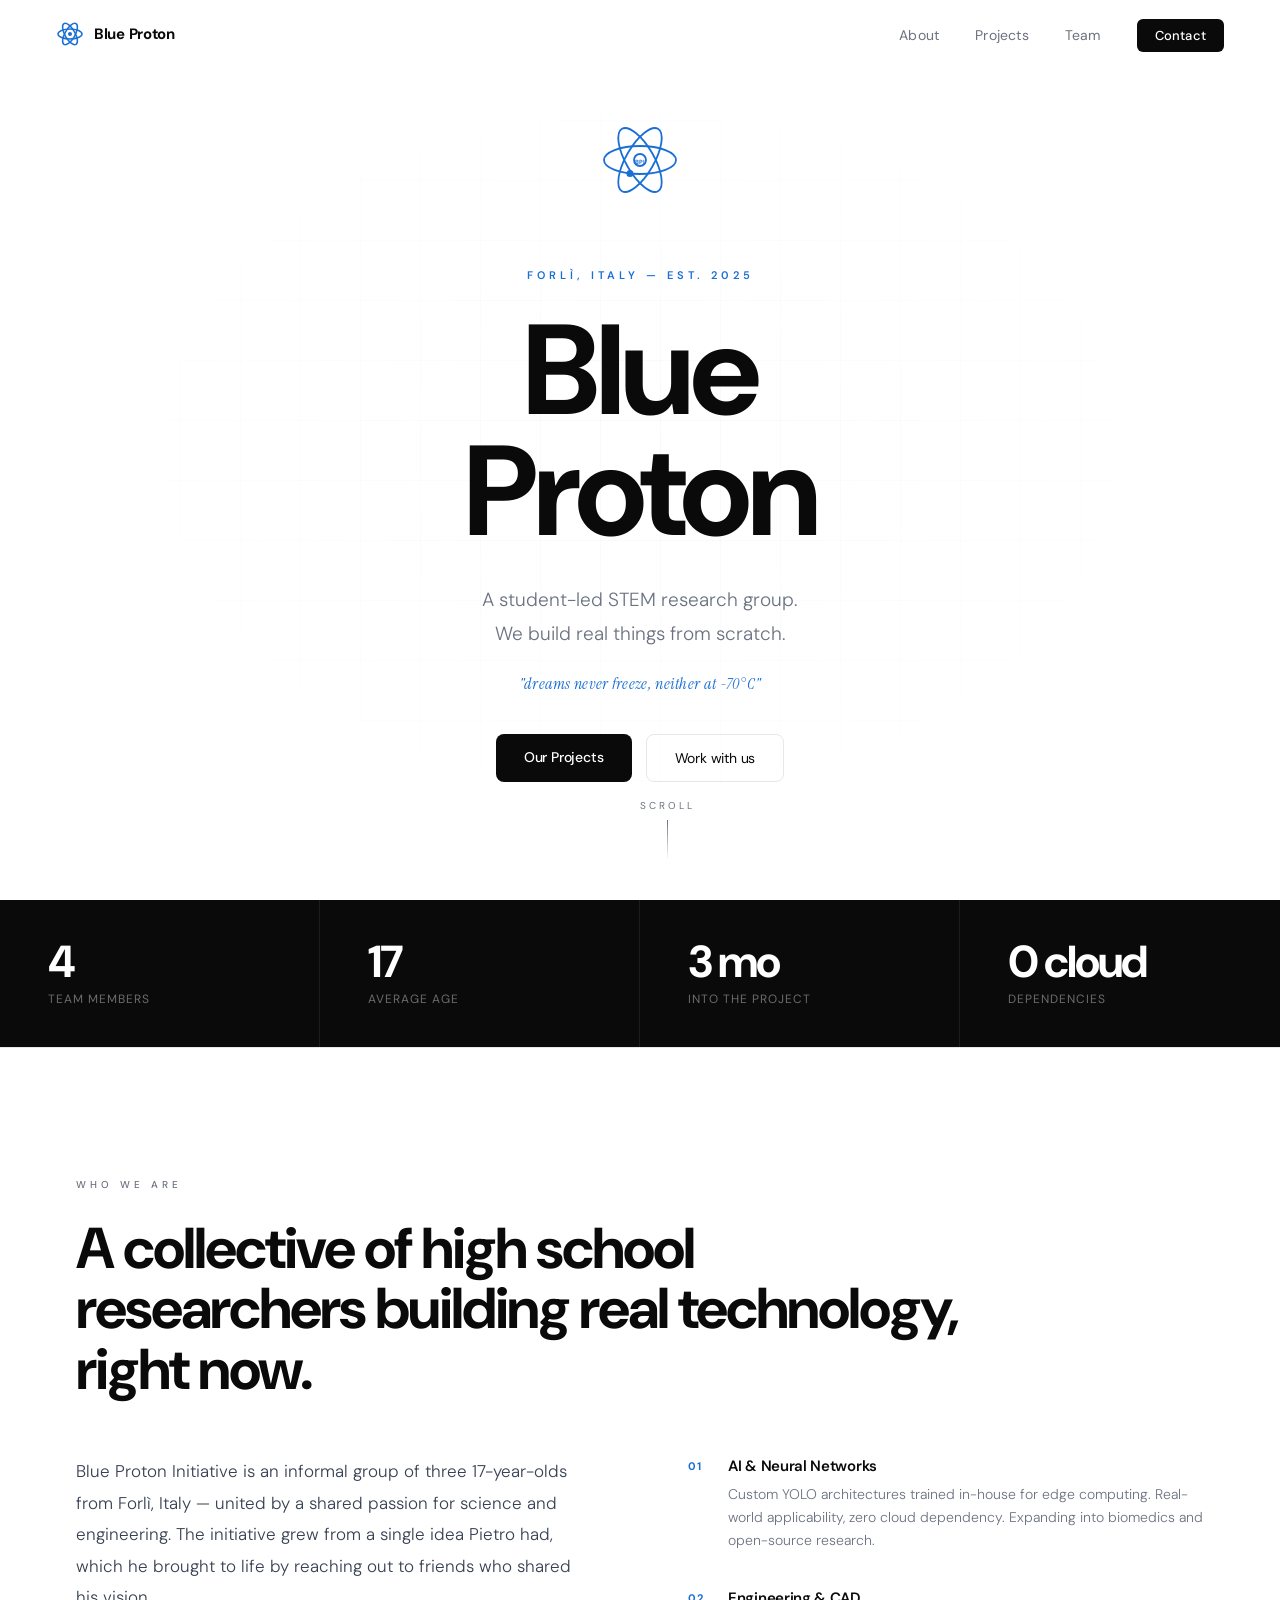
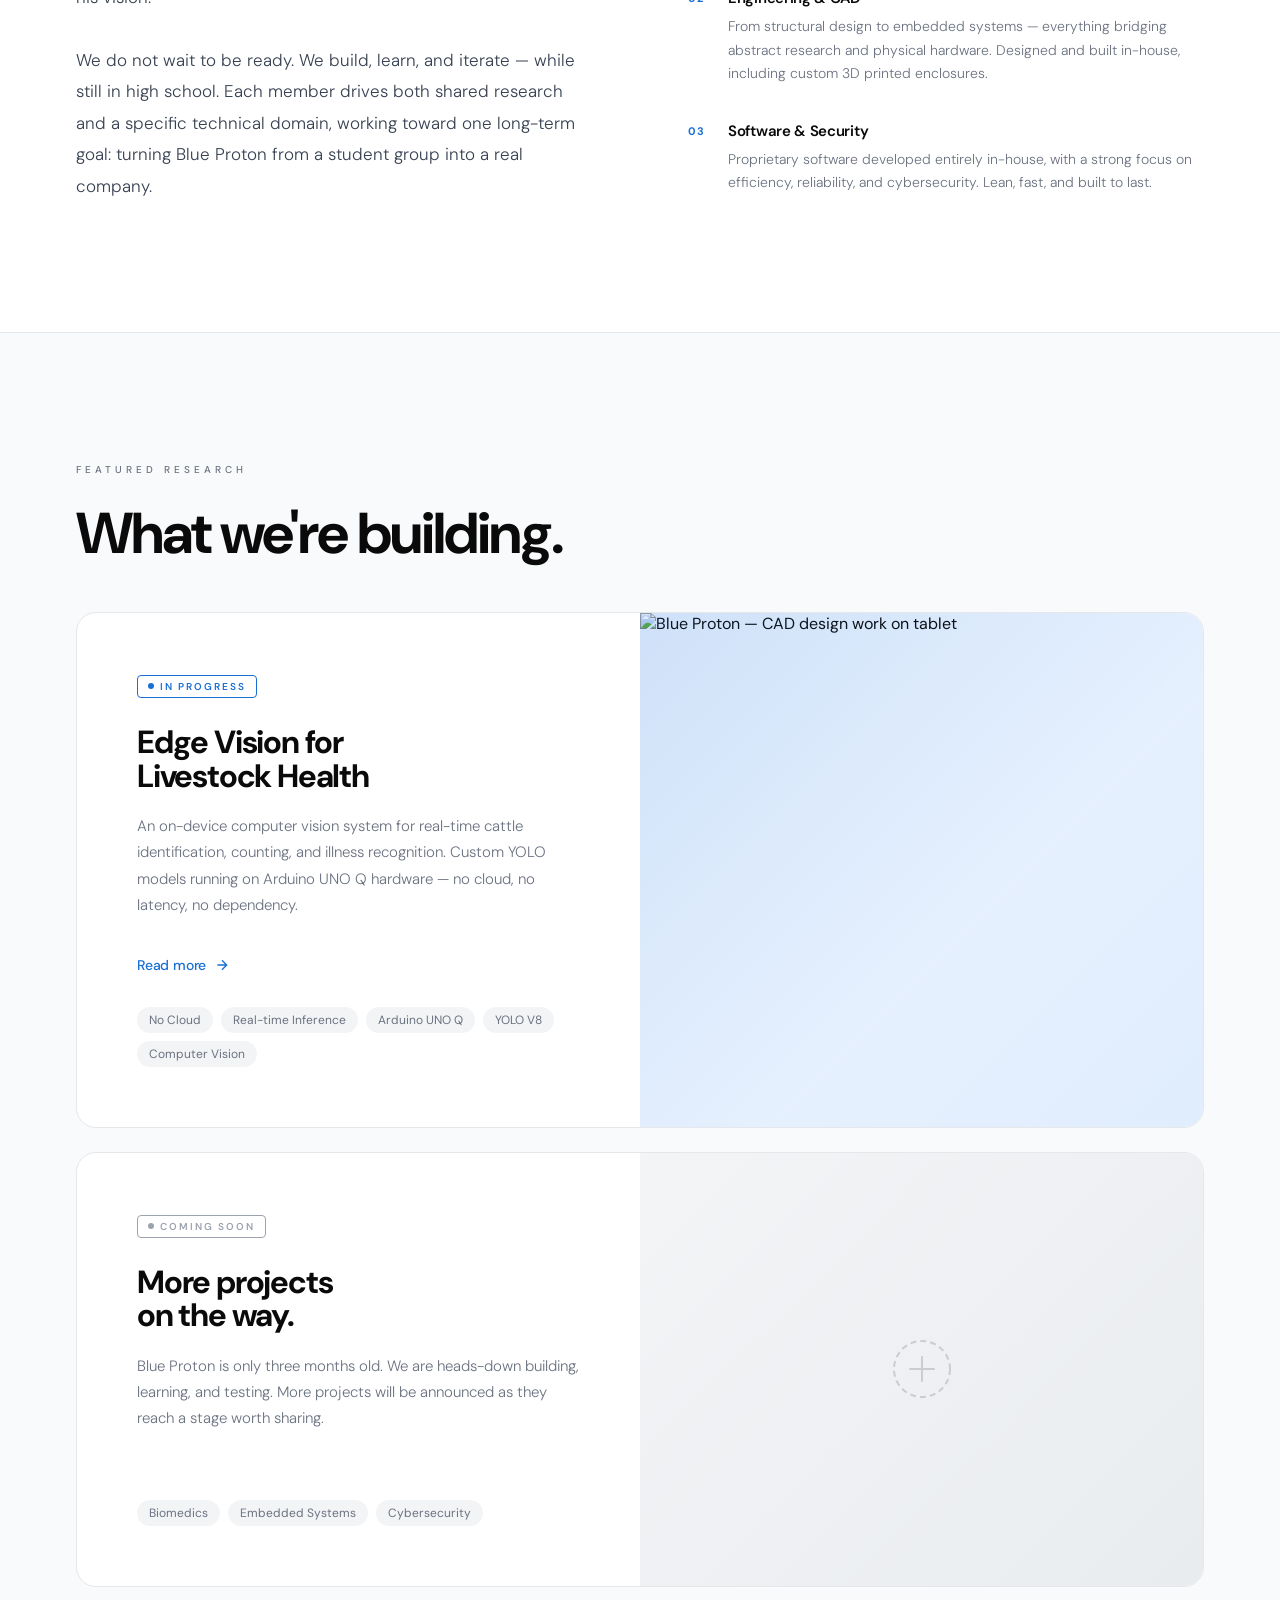
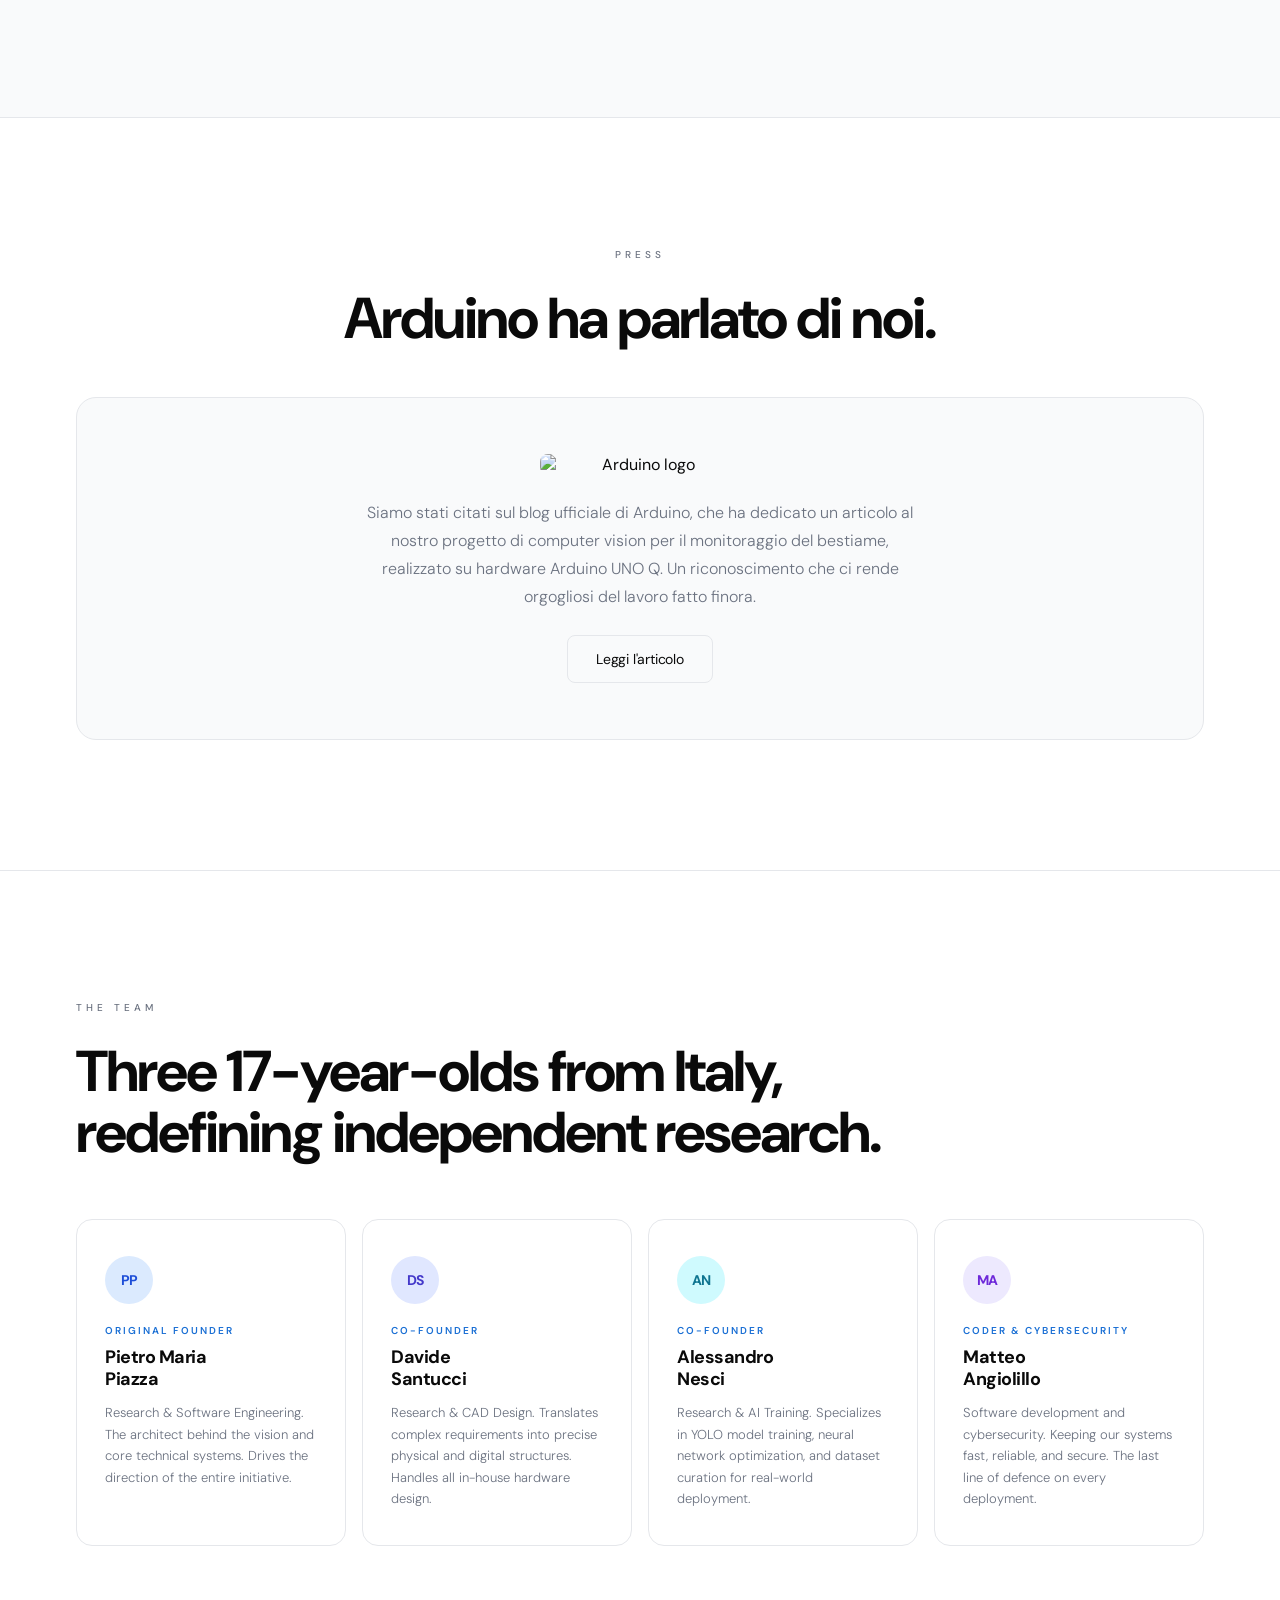
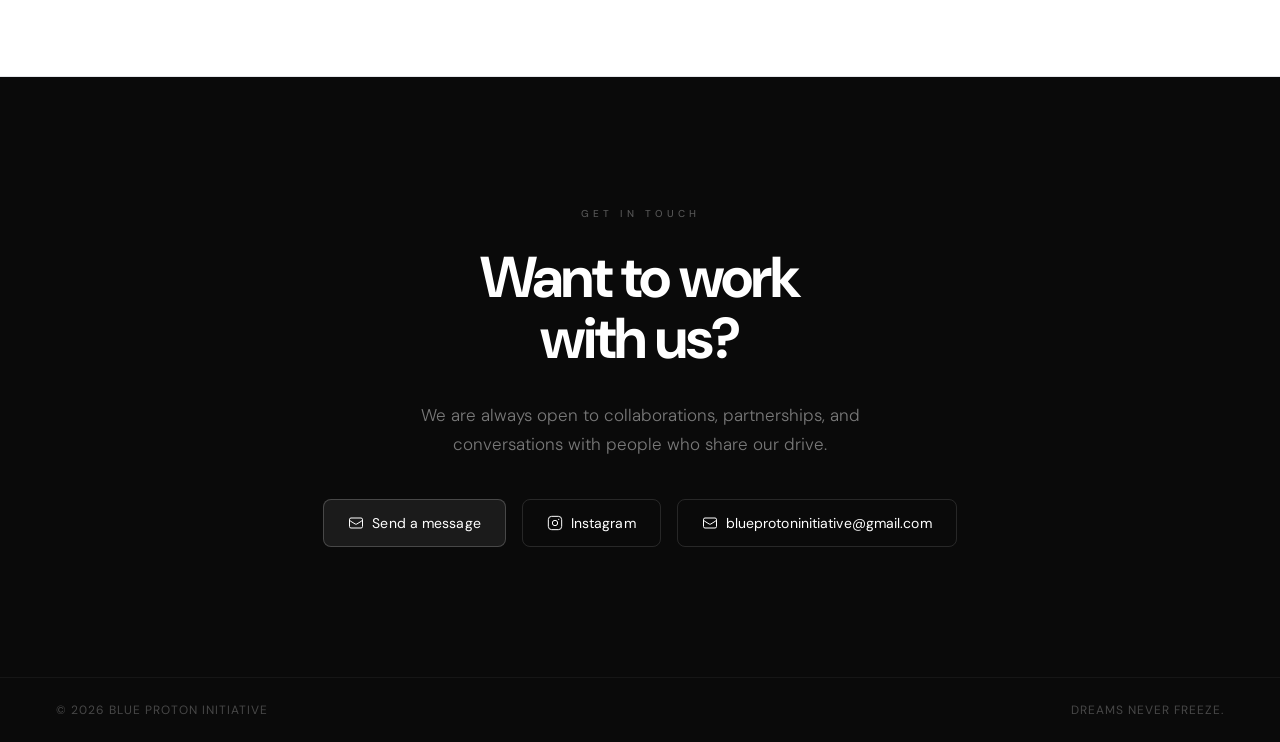
==== commit c62652a5: "index.html" ====
--- a/index.html
+++ b/index.html
@@ -16,7 +16,7 @@
     --bg: #ffffff;
     --section-pad: 130px;
   }
-
+ 
   * { box-sizing: border-box; margin: 0; padding: 0; }
   html { scroll-behavior: smooth; }
   body {
@@ -25,7 +25,7 @@
     color: var(--text);
     overflow-x: hidden;
   }
-
+ 
   /* ── NAV ── */
   nav {
     position: fixed;
@@ -41,7 +41,7 @@
     transition: border-color 0.3s, padding 0.3s;
   }
   nav.scrolled { border-bottom-color: var(--border); padding: 14px 56px; }
-
+ 
   .nav-logo {
     display: flex;
     align-items: center;
@@ -53,7 +53,7 @@
     text-decoration: none;
   }
   .nav-logo svg { width: 28px; height: 28px; color: var(--blue); flex-shrink: 0; }
-
+ 
   .nav-links { display: flex; gap: 36px; list-style: none; align-items: center; }
   .nav-links a {
     font-size: 14px;
@@ -74,7 +74,7 @@
     transition: opacity 0.2s !important;
   }
   .nav-links .nav-cta:hover { opacity: 0.8; }
-
+ 
   /* ── HERO ── */
   #home {
     min-height: 100vh;
@@ -87,7 +87,7 @@
     position: relative;
     overflow: hidden;
   }
-
+ 
   /* subtle grid bg */
   #home::before {
     content: '';
@@ -100,7 +100,7 @@
     mask-image: radial-gradient(ellipse at center, black 0%, transparent 70%);
     pointer-events: none;
   }
-
+ 
   .atom-wrapper {
     position: fixed;
     top: 120px;
@@ -112,7 +112,7 @@
   }
   .atom-svg { width: 80px; height: 80px; }
   .atom-spacer { height: 130px; }
-
+ 
   .hero-eyebrow {
     font-size: 11px;
     letter-spacing: 4px;
@@ -123,7 +123,7 @@
     opacity: 0;
     animation: fadeUp 0.8s 0.2s forwards;
   }
-
+ 
   h1 {
     font-family: 'DM Sans', sans-serif;
     font-size: clamp(4rem, 10vw, 9rem);
@@ -134,7 +134,7 @@
     opacity: 0;
     animation: fadeUp 0.9s 0.4s forwards;
   }
-
+ 
   .hero-sub {
     font-size: 19px;
     color: var(--muted);
@@ -145,7 +145,7 @@
     animation: fadeUp 0.8s 0.6s forwards;
   }
   .hero-sub:last-of-type { animation-delay: 0.7s; }
-
+ 
   .hero-motto {
     font-family: 'Instrument Serif', serif;
     font-style: italic;
@@ -156,7 +156,7 @@
     opacity: 0;
     animation: fadeUp 0.8s 0.9s forwards;
   }
-
+ 
   .hero-buttons {
     display: flex;
     gap: 14px;
@@ -165,7 +165,7 @@
     opacity: 0;
     animation: fadeUp 0.8s 1.1s forwards;
   }
-
+ 
   .btn-primary {
     background: var(--text);
     color: white;
@@ -178,7 +178,7 @@
     letter-spacing: -0.2px;
   }
   .btn-primary:hover { opacity: 0.85; transform: translateY(-1px); }
-
+ 
   .btn-secondary {
     background: transparent;
     color: var(--text);
@@ -192,12 +192,12 @@
     letter-spacing: -0.2px;
   }
   .btn-secondary:hover { border-color: #9ca3af; transform: translateY(-1px); }
-
+ 
   @keyframes fadeUp {
     from { opacity: 0; transform: translateY(20px); }
     to   { opacity: 1; transform: translateY(0); }
   }
-
+ 
   .scroll-hint {
     position: absolute;
     bottom: 40px;
@@ -225,7 +225,7 @@
     0%, 100% { transform: scaleY(1); transform-origin: top; }
     50% { transform: scaleY(0.4); }
   }
-
+ 
   /* ── STATS BAR ── */
   .stats-bar {
     background: var(--text);
@@ -234,7 +234,7 @@
     grid-template-columns: repeat(4, 1fr);
     max-width: 100%;
   }
-
+ 
   .stat-item {
     padding: 40px 48px;
     border-right: 1px solid rgba(255,255,255,0.08);
@@ -243,7 +243,7 @@
     gap: 6px;
   }
   .stat-item:last-child { border-right: none; }
-
+ 
   .stat-number {
     font-size: clamp(2rem, 3.5vw, 3rem);
     font-weight: 700;
@@ -258,14 +258,14 @@
     text-transform: uppercase;
     font-weight: 400;
   }
-
+ 
   /* ── SECTIONS COMMON ── */
   section {
     padding: var(--section-pad) 56px;
     max-width: 1240px;
     margin: 0 auto;
   }
-
+ 
   .section-label {
     font-size: 10px;
     letter-spacing: 4px;
@@ -274,7 +274,7 @@
     margin-bottom: 28px;
     font-weight: 500;
   }
-
+ 
   .section-headline {
     font-size: clamp(2.2rem, 4.5vw, 3.6rem);
     font-weight: 700;
@@ -282,9 +282,9 @@
     line-height: 1.05;
     margin-bottom: 32px;
   }
-
+ 
   .section-divider { width: 100%; height: 1px; background: var(--border); margin: 0; }
-
+ 
   /* ── ABOUT ── */
   #about .about-grid {
     display: grid;
@@ -293,16 +293,16 @@
     margin-top: 56px;
     align-items: start;
   }
-
+ 
   .about-body {
     font-size: 17px;
     line-height: 1.85;
     color: #374151;
     font-weight: 300;
   }
-
+ 
   .about-pillars { display: flex; flex-direction: column; gap: 36px; }
-
+ 
   .pillar { display: flex; gap: 20px; align-items: flex-start; }
   .pillar-num {
     font-size: 11px;
@@ -316,13 +316,13 @@
   }
   .pillar h3 { font-size: 15px; font-weight: 600; margin-bottom: 7px; letter-spacing: -0.3px; }
   .pillar p { font-size: 14px; color: var(--muted); line-height: 1.65; font-weight: 300; }
-
+ 
   /* ── PROJECTS ── */
   #projects { background: #f9fafb; max-width: 100%; padding: var(--section-pad) 0; }
   #projects .inner { max-width: 1240px; margin: 0 auto; padding: 0 56px; }
-
+ 
   .projects-grid { display: flex; flex-direction: column; gap: 24px; margin-top: 48px; }
-
+ 
   .project-card {
     display: grid;
     grid-template-columns: 1fr 1fr;
@@ -333,12 +333,12 @@
     transition: transform 0.3s, box-shadow 0.3s;
   }
   .project-card:hover { transform: translateY(-4px); box-shadow: 0 20px 60px rgba(0,0,0,0.07); }
-
+ 
   .project-card.reversed { direction: rtl; }
   .project-card.reversed > * { direction: ltr; }
-
+ 
   .project-content { padding: 60px; display: flex; flex-direction: column; justify-content: space-between; }
-
+ 
   .status-badge {
     display: inline-flex;
     align-items: center;
@@ -356,10 +356,10 @@
   }
   .status-dot { width: 6px; height: 6px; border-radius: 50%; background: var(--blue); animation: pulse 2s ease-in-out infinite; }
   @keyframes pulse { 0%, 100% { opacity: 1; } 50% { opacity: 0.3; } }
-
+ 
   .project-title { font-size: clamp(1.8rem, 2.5vw, 2.6rem); font-weight: 700; letter-spacing: -1.2px; line-height: 1.05; margin-bottom: 20px; }
   .project-desc { font-size: 15px; color: var(--muted); line-height: 1.75; font-weight: 300; margin-bottom: 36px; }
-
+ 
   .project-link {
     display: inline-flex;
     align-items: center;
@@ -373,7 +373,7 @@
   }
   .project-link:hover { gap: 12px; }
   .project-link svg { width: 16px; height: 16px; }
-
+ 
   .project-tags { display: flex; gap: 8px; flex-wrap: wrap; margin-top: 32px; }
   .tag {
     font-size: 12px;
@@ -383,7 +383,7 @@
     border-radius: 999px;
     font-weight: 400;
   }
-
+ 
   .project-visual {
     background: linear-gradient(135deg, #eef5ff 0%, #e0edfd 100%);
     display: flex;
@@ -394,7 +394,7 @@
     overflow: hidden;
     min-height: 360px;
   }
-
+ 
   .project-visual img {
     width: 100%;
     height: 100%;
@@ -403,7 +403,7 @@
     inset: 0;
     border-radius: 0;
   }
-
+ 
   .project-visual-placeholder {
     position: relative;
     z-index: 1;
@@ -414,7 +414,7 @@
     align-items: center;
     justify-content: center;
   }
-
+ 
   /* node card in project visual */
   .node-card {
     background: white;
@@ -442,10 +442,37 @@
   .node-meta { display: flex; justify-content: space-between; margin-top: 20px; }
   .node-meta-item { font-size: 11px; color: var(--muted); }
   .node-meta-item strong { display: block; font-size: 12px; color: var(--text); font-weight: 600; margin-top: 3px; }
-
+ 
+  /* ── PRESS ── */
+  #press { text-align: center; }
+  .press-card {
+    display: flex;
+    flex-direction: column;
+    align-items: center;
+    gap: 24px;
+    margin-top: 48px;
+    padding: 56px;
+    border: 1px solid var(--border);
+    border-radius: 20px;
+    background: #f9fafb;
+  }
+  .press-logo {
+    max-width: 200px;
+    width: 100%;
+    height: auto;
+    border-radius: 8px;
+  }
+  .press-text {
+    max-width: 560px;
+    font-size: 16px;
+    color: var(--muted);
+    font-weight: 300;
+    line-height: 1.75;
+  }
+ 
   /* ── TEAM ── */
   #team .team-grid { display: grid; grid-template-columns: repeat(4, 1fr); gap: 16px; margin-top: 56px; }
-
+ 
   .team-member {
     padding: 36px 28px;
     border: 1px solid var(--border);
@@ -455,7 +482,7 @@
     position: relative;
   }
   .team-member:hover { background: white; transform: translateY(-4px); border-color: #d1d5db; box-shadow: 0 12px 40px rgba(0,0,0,0.06); }
-
+ 
   .member-avatar {
     width: 48px;
     height: 48px;
@@ -472,17 +499,17 @@
   .avatar-indigo { background: #e0e7ff; color: #4338ca; }
   .avatar-cyan { background: #cffafe; color: #0e7490; }
   .avatar-violet { background: #ede9fe; color: #6d28d9; }
-
+ 
   .member-role { font-size: 10px; letter-spacing: 2px; text-transform: uppercase; color: var(--blue); font-weight: 600; margin-bottom: 10px; }
   .member-name { font-size: 18px; font-weight: 700; letter-spacing: -0.5px; margin-bottom: 12px; line-height: 1.2; }
   .member-desc { font-size: 13px; color: var(--muted); line-height: 1.65; font-weight: 300; }
-
+ 
   /* ── CONTACT ── */
   #contact { text-align: center; padding: var(--section-pad) 56px; background: var(--text); color: white; max-width: 100%; }
   #contact .inner { max-width: 700px; margin: 0 auto; }
   #contact .section-label { color: rgba(255,255,255,0.3); }
   #contact .section-headline { color: white; }
-
+ 
   .contact-links { display: flex; gap: 16px; justify-content: center; flex-wrap: wrap; margin-top: 40px; }
   .contact-link {
     display: flex;
@@ -500,7 +527,7 @@
   }
   .contact-link:hover { background: rgba(255,255,255,0.08); border-color: rgba(255,255,255,0.25); transform: translateY(-1px); }
   .contact-link svg { width: 16px; height: 16px; }
-
+ 
   /* ── FOOTER ── */
   footer {
     background: var(--text);
@@ -514,7 +541,7 @@
     letter-spacing: 1px;
     text-transform: uppercase;
   }
-
+ 
   /* ── REVEAL ── */
   .reveal {
     opacity: 0;
@@ -522,7 +549,7 @@
     transition: opacity 0.75s cubic-bezier(0.16,1,0.3,1), transform 0.75s cubic-bezier(0.16,1,0.3,1);
   }
   .reveal.visible { opacity: 1; transform: translateY(0); }
-
+ 
   /* ── RESPONSIVE ── */
   @media (max-width: 960px) {
     nav { padding: 16px 24px; }
@@ -545,7 +572,7 @@
 </style>
 </head>
 <body>
-
+ 
 <!-- NAV -->
 <nav id="navbar">
   <a href="#home" class="nav-logo">
@@ -564,7 +591,7 @@
     <li><a href="contact.html" class="nav-cta">Contact</a></li>
   </ul>
 </nav>
-
+ 
 <!-- HERO -->
 <div id="home">
   <div class="atom-wrapper">
@@ -577,7 +604,7 @@
       <circle id="orbitDot" cx="76" cy="40" r="3.5" fill="#1a6fd4"/>
     </svg>
   </div>
-
+ 
   <div class="atom-spacer"></div>
   <p class="hero-eyebrow">Forlì, Italy — Est. 2025</p>
   <h1>Blue<br>Proton</h1>
@@ -590,7 +617,7 @@
   </div>
   <div class="scroll-hint">scroll</div>
 </div>
-
+ 
 <!-- STATS BAR -->
 <div class="stats-bar">
   <div class="stat-item">
@@ -610,9 +637,9 @@
     <span class="stat-label">Dependencies</span>
   </div>
 </div>
-
+ 
 <div class="section-divider"></div>
-
+ 
 <!-- ABOUT -->
 <section id="about">
   <p class="section-label reveal">Who we are</p>
@@ -647,15 +674,15 @@
     </div>
   </div>
 </section>
-
+ 
 <div class="section-divider"></div>
-
+ 
 <!-- PROJECTS -->
 <section id="projects" style="max-width:100%; padding:var(--section-pad) 0;">
   <div class="inner">
     <p class="section-label reveal">Featured Research</p>
     <h2 class="section-headline reveal">What we're building.</h2>
-
+ 
     <div class="projects-grid">
       <!-- Project 1 -->
       <div class="project-card reveal">
@@ -685,7 +712,7 @@
           <div style="position:absolute; inset:0; background:linear-gradient(135deg, rgba(26,111,212,0.15) 0%, transparent 60%);"></div>
         </div>
       </div>
-
+ 
       <!-- Project 2 — Coming Soon -->
       <div class="project-card reveal" style="transition-delay:0.15s;">
         <div class="project-content">
@@ -713,14 +740,29 @@
     </div>
   </div>
 </section>
-
+ 
 <div class="section-divider"></div>
-
+ 
+<!-- PRESS -->
+<section id="press">
+  <p class="section-label reveal">Press</p>
+  <h2 class="section-headline reveal">Arduino ha parlato di noi.</h2>
+  <div class="press-card reveal">
+    <img src="assets/arduino.jpg" alt="Arduino logo" class="press-logo">
+    <p class="press-text">
+      Siamo stati citati sul blog ufficiale di Arduino, che ha dedicato un articolo al nostro progetto di computer vision per il monitoraggio del bestiame, realizzato su hardware Arduino UNO Q. Un riconoscimento che ci rende orgogliosi del lavoro fatto finora.
+    </p>
+    <a href="#" class="btn-secondary" target="_blank" rel="noopener">Leggi l'articolo</a>
+  </div>
+</section>
+ 
+<div class="section-divider"></div>
+ 
 <!-- TEAM -->
 <section id="team">
   <p class="section-label reveal">The team</p>
   <h2 class="section-headline reveal">Three 17-year-olds from Italy,<br>redefining independent research.</h2>
-
+ 
   <div class="team-grid">
     <div class="team-member reveal">
       <div class="member-avatar avatar-blue">PP</div>
@@ -748,9 +790,9 @@
     </div>
   </div>
 </section>
-
+ 
 <div class="section-divider"></div>
-
+ 
 <!-- CONTACT -->
 <section id="contact" style="padding:var(--section-pad) 56px;">
   <div class="inner">
@@ -775,19 +817,19 @@
     </div>
   </div>
 </section>
-
+ 
 <footer>
   <span>© 2026 Blue Proton Initiative</span>
   <span>Dreams never freeze.</span>
 </footer>
-
+ 
 <script>
   // NAV scroll
   const navbar = document.getElementById('navbar');
   window.addEventListener('scroll', () => {
     navbar.classList.toggle('scrolled', window.scrollY > 20);
   });
-
+ 
   // Atom parallax + rotate + fade
   const atomWrapper = document.querySelector('.atom-wrapper');
   const atom = document.getElementById('atomLogo');
@@ -800,7 +842,7 @@
   }
   window.addEventListener('scroll', updateAtom, { passive: true });
   updateAtom();
-
+ 
   // Orbiting dot
   const orbitDot = document.getElementById('orbitDot');
   let orbitAngle = 0;
@@ -811,14 +853,14 @@
     requestAnimationFrame(animateOrbit);
   }
   animateOrbit();
-
+ 
   // Reveal on scroll
   const reveals = document.querySelectorAll('.reveal');
   const observer = new IntersectionObserver((entries) => {
     entries.forEach(e => { if (e.isIntersecting) e.target.classList.add('visible'); });
   }, { threshold: 0.1 });
   reveals.forEach(el => observer.observe(el));
-
+ 
   // Animated counters
   function animateCounter(el) {
     const target = parseInt(el.dataset.count);
@@ -833,7 +875,7 @@
     }
     requestAnimationFrame(update);
   }
-
+ 
   const statObserver = new IntersectionObserver((entries) => {
     entries.forEach(e => {
       if (e.isIntersecting) {
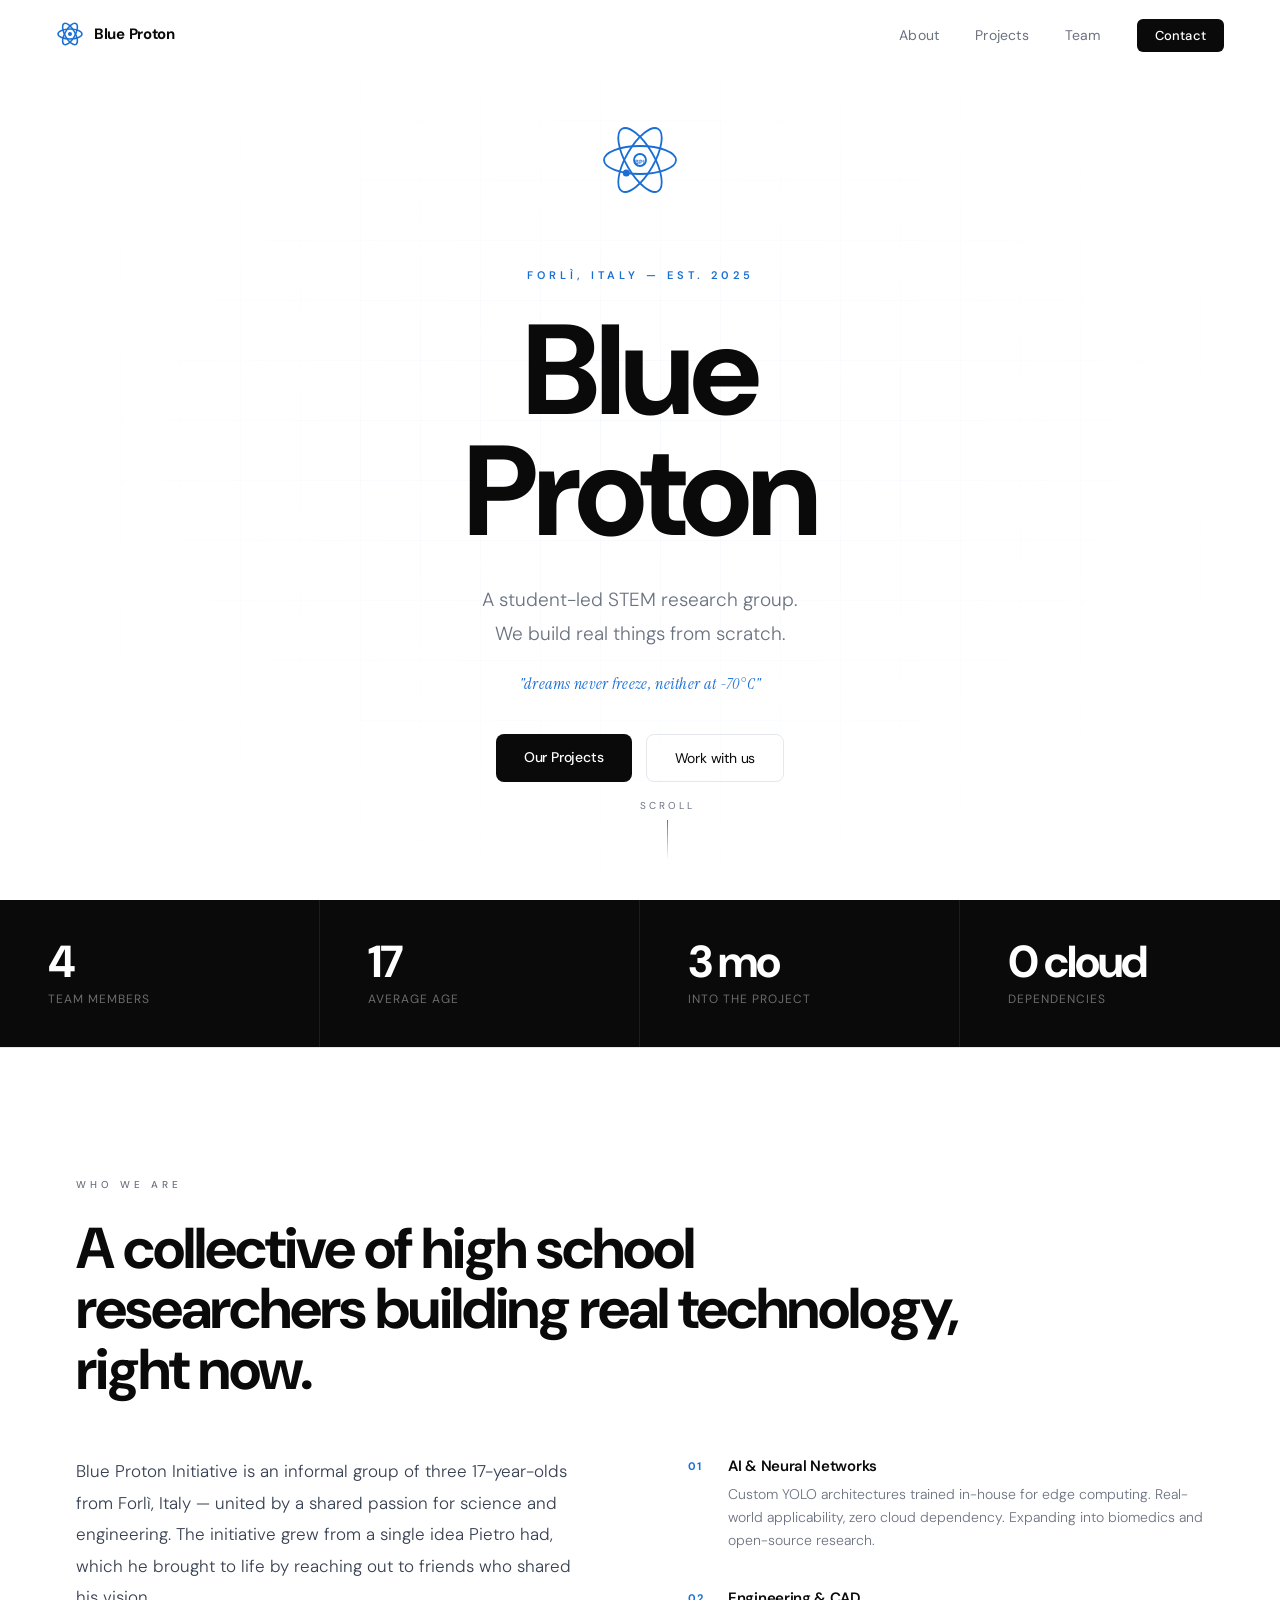
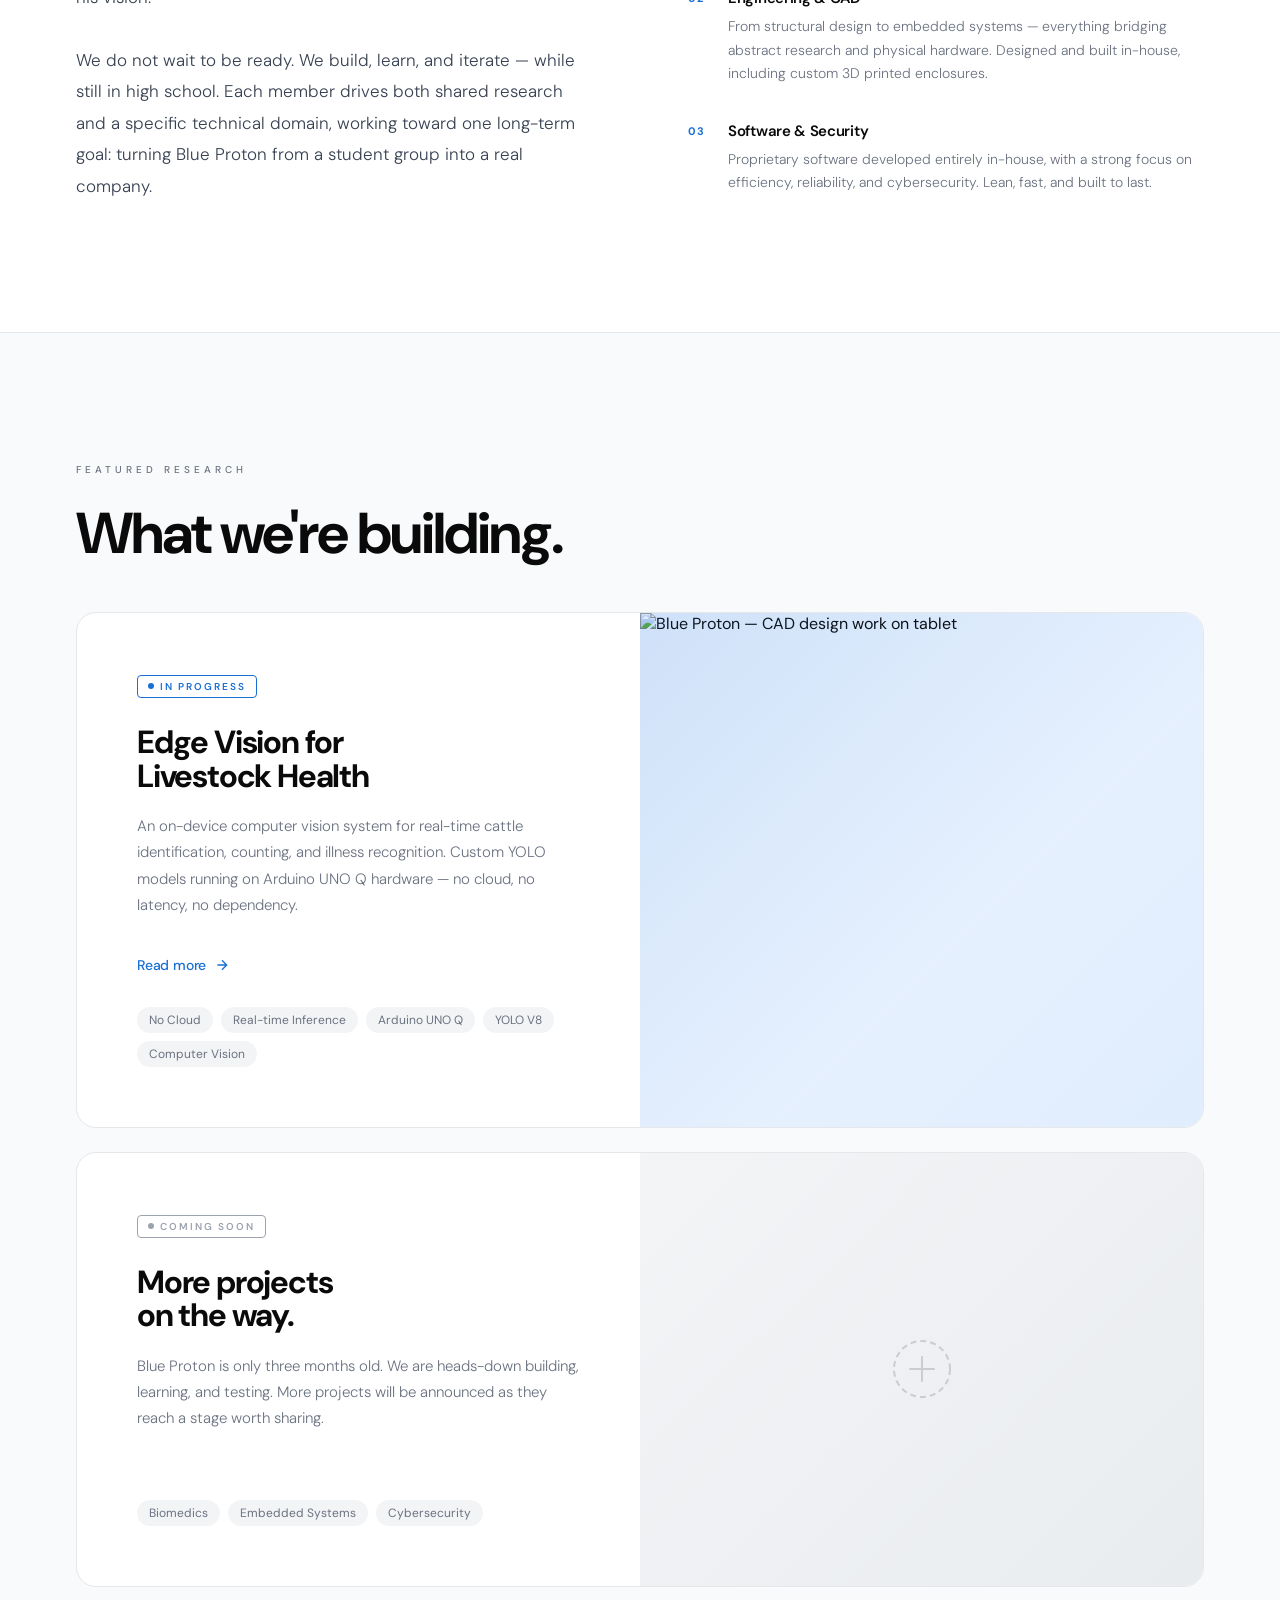
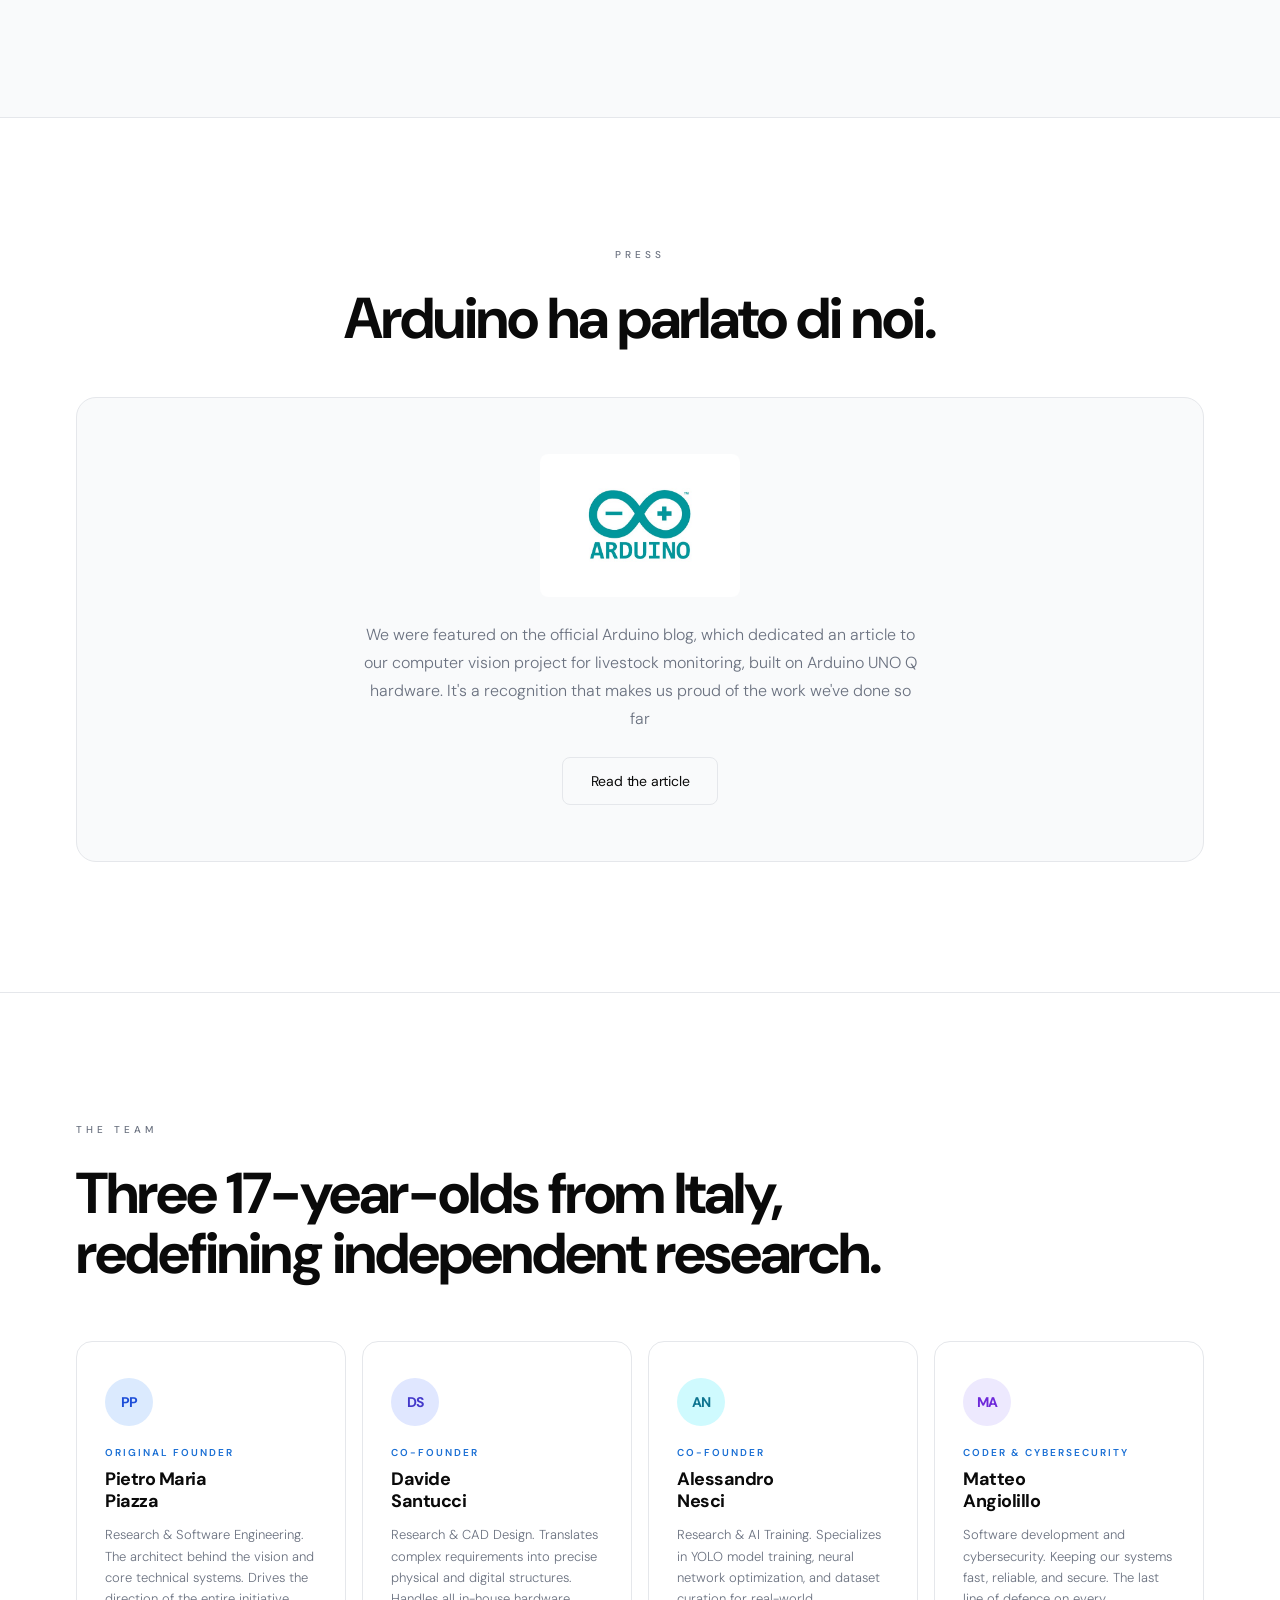
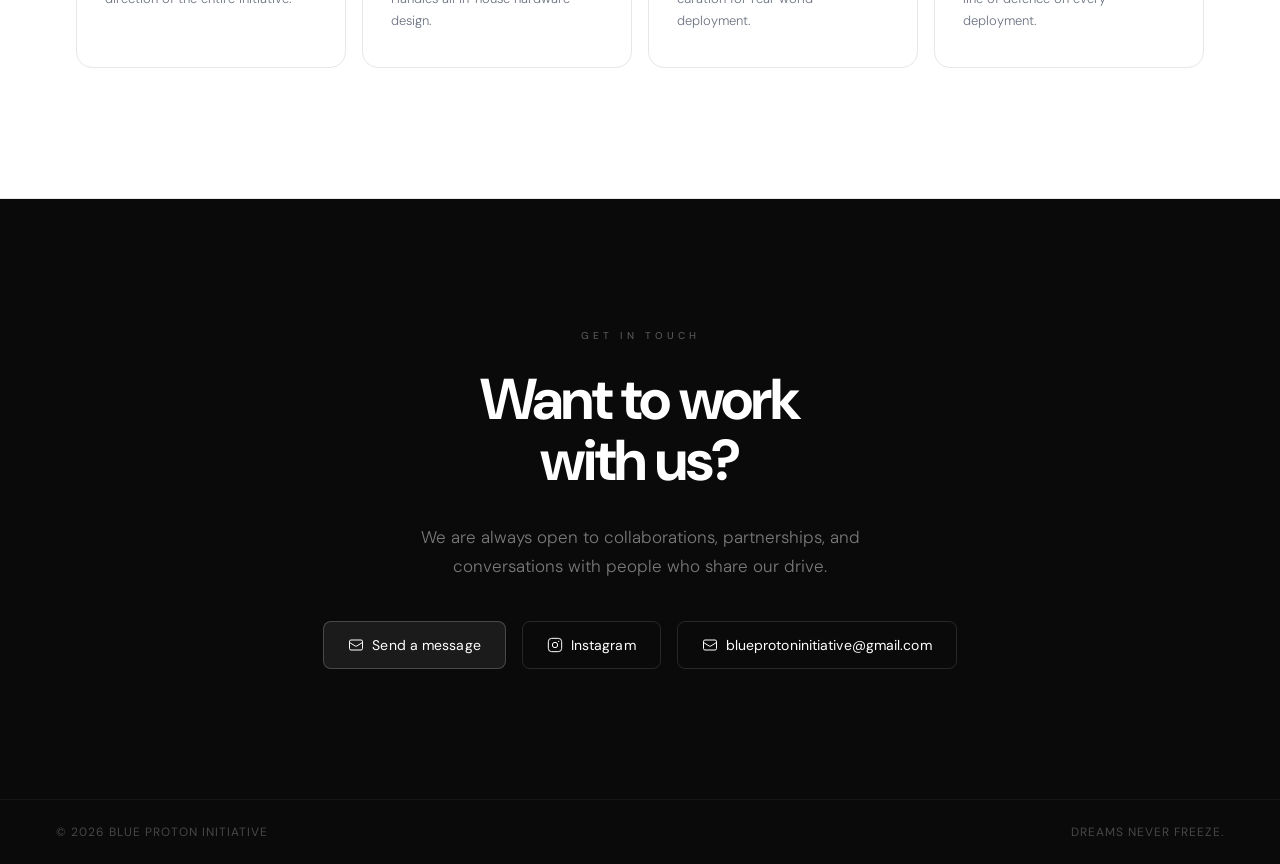
==== commit f7ff514a: "Update index.html" ====
--- a/index.html
+++ b/index.html
@@ -750,9 +750,9 @@
   <div class="press-card reveal">
     <img src="assets/arduino.jpg" alt="Arduino logo" class="press-logo">
     <p class="press-text">
-      Siamo stati citati sul blog ufficiale di Arduino, che ha dedicato un articolo al nostro progetto di computer vision per il monitoraggio del bestiame, realizzato su hardware Arduino UNO Q. Un riconoscimento che ci rende orgogliosi del lavoro fatto finora.
+      We were featured on the official Arduino blog, which dedicated an article to our computer vision project for livestock monitoring, built on Arduino UNO Q hardware. It's a recognition that makes us proud of the work we've done so far
     </p>
-    <a href="#" class="btn-secondary" target="_blank" rel="noopener">Leggi l'articolo</a>
+    <a href="#" class="btn-secondary" target="_blank" rel="noopener">Read the article</a>
   </div>
 </section>
  
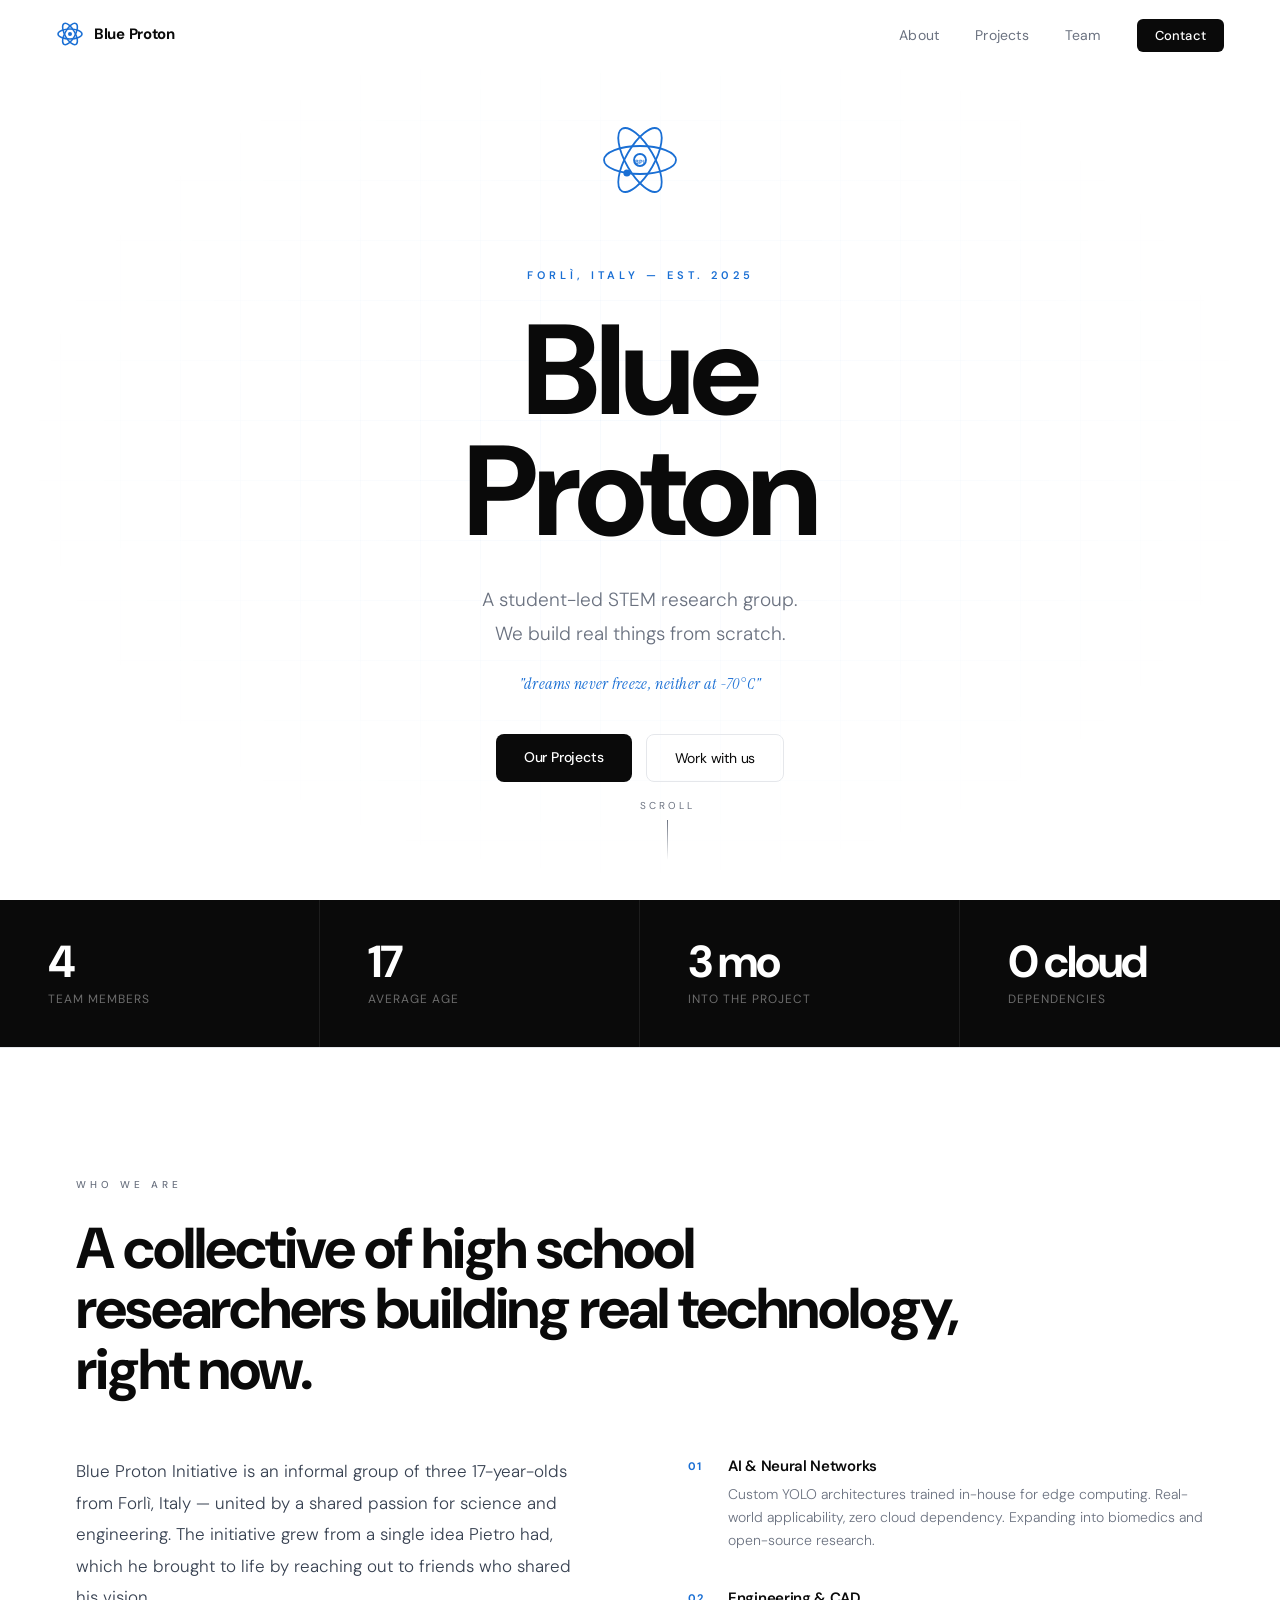
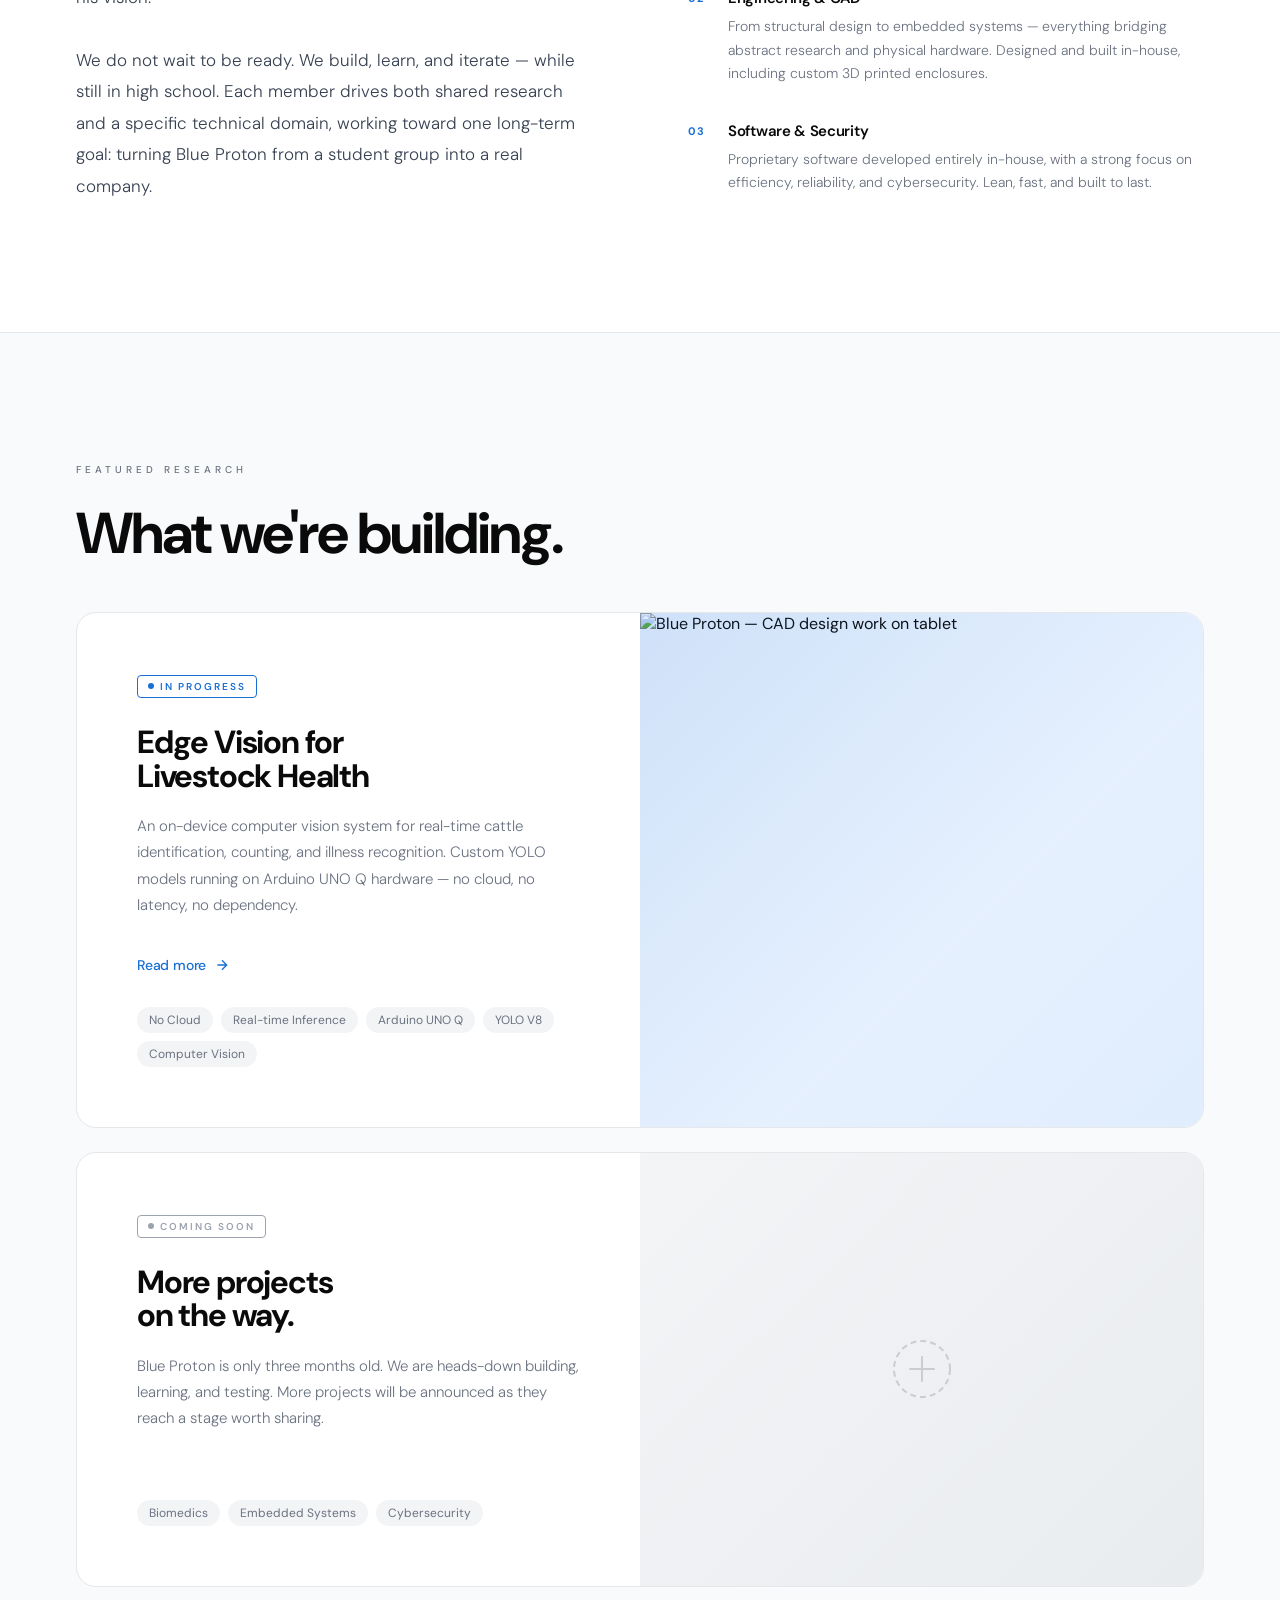
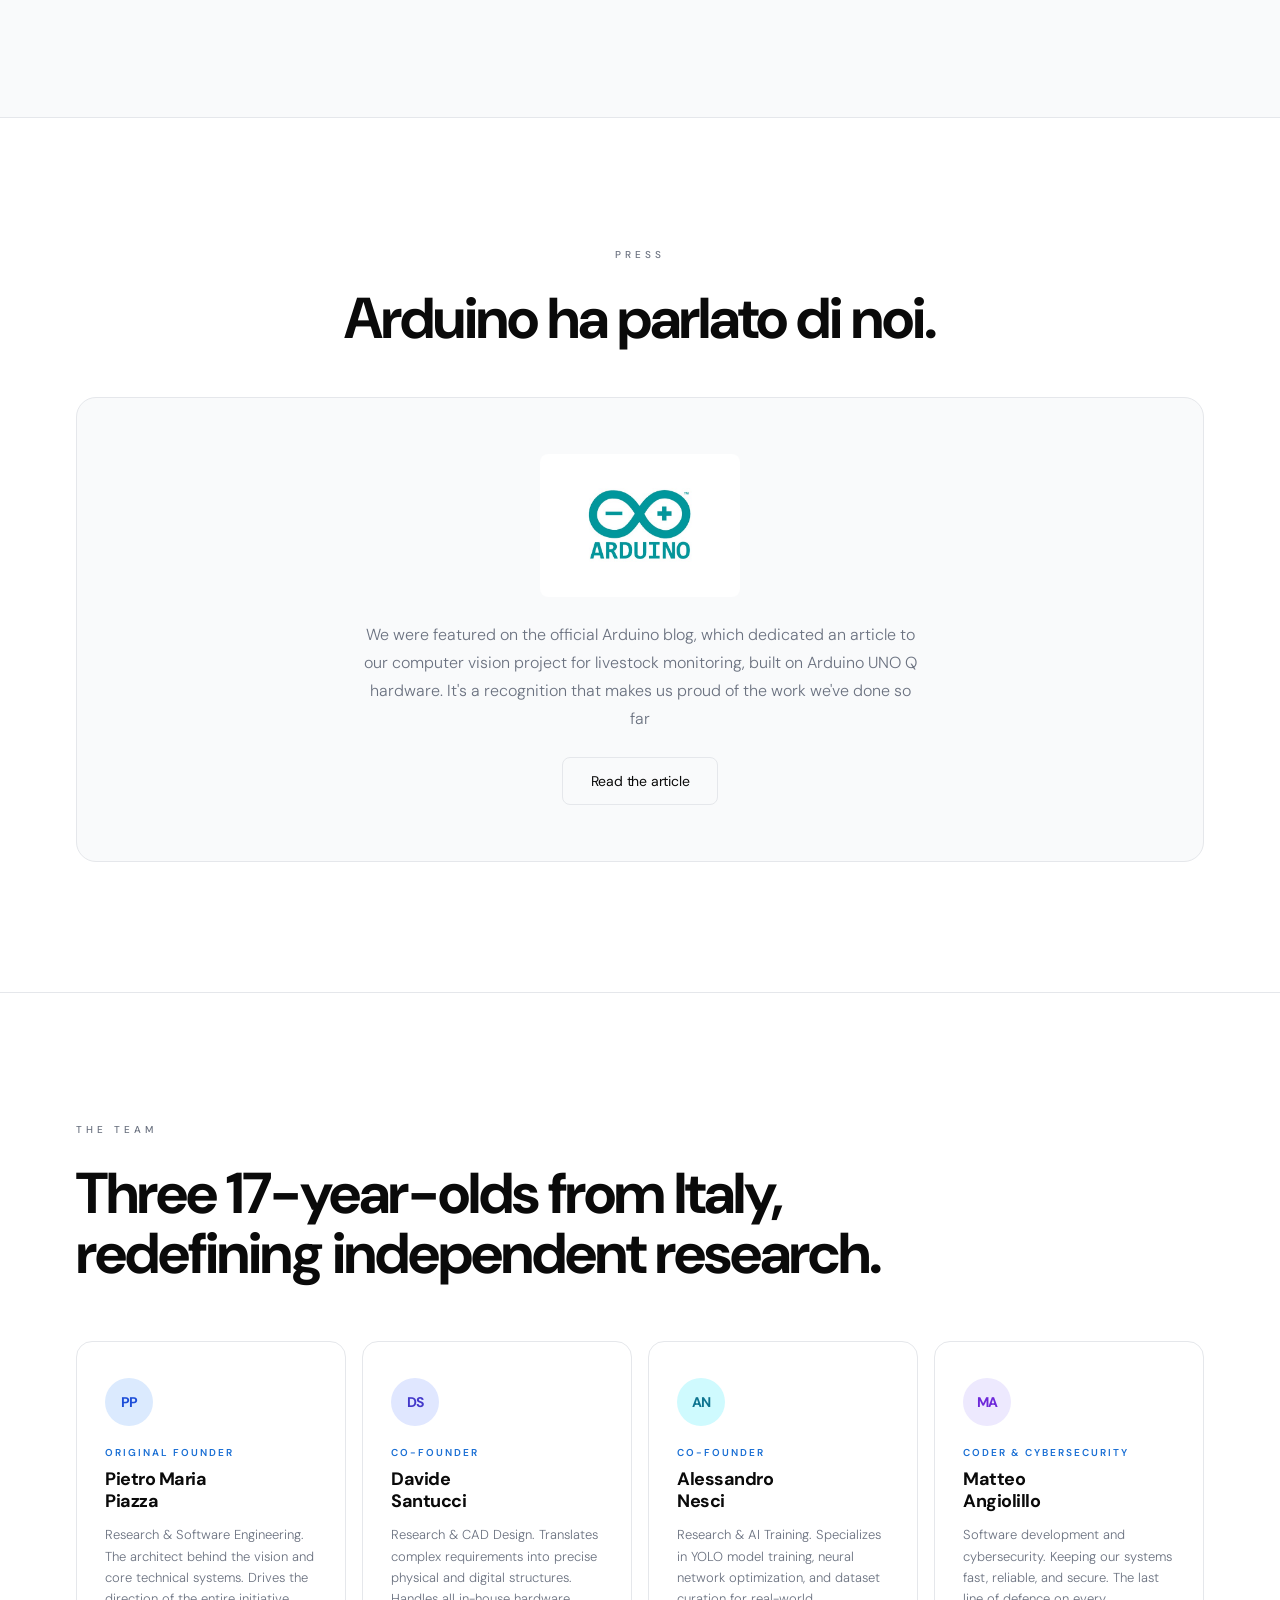
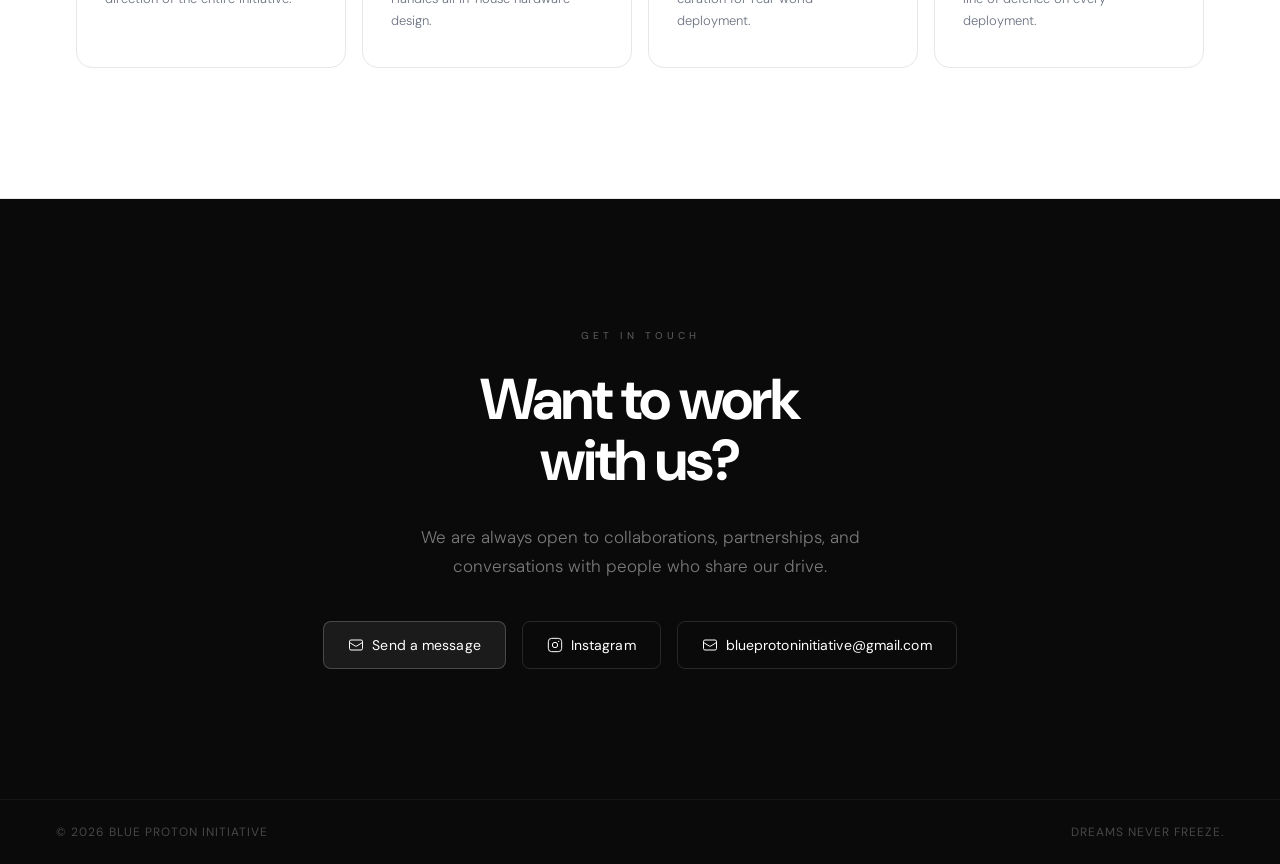
==== commit d020845f: "Update index.html" ====
--- a/index.html
+++ b/index.html
@@ -752,7 +752,7 @@
     <p class="press-text">
       We were featured on the official Arduino blog, which dedicated an article to our computer vision project for livestock monitoring, built on Arduino UNO Q hardware. It's a recognition that makes us proud of the work we've done so far
     </p>
-    <a href="#" class="btn-secondary" target="_blank" rel="noopener">Read the article</a>
+    <a href="https://blog.arduino.cc/2026/08/27/blue-proton-initiative-four-17-year-olds-are-building-ai-powered-livestock-monitoring-with-arduino/" class="btn-secondary" target="_blank" rel="noopener">Read the article</a>
   </div>
 </section>
  
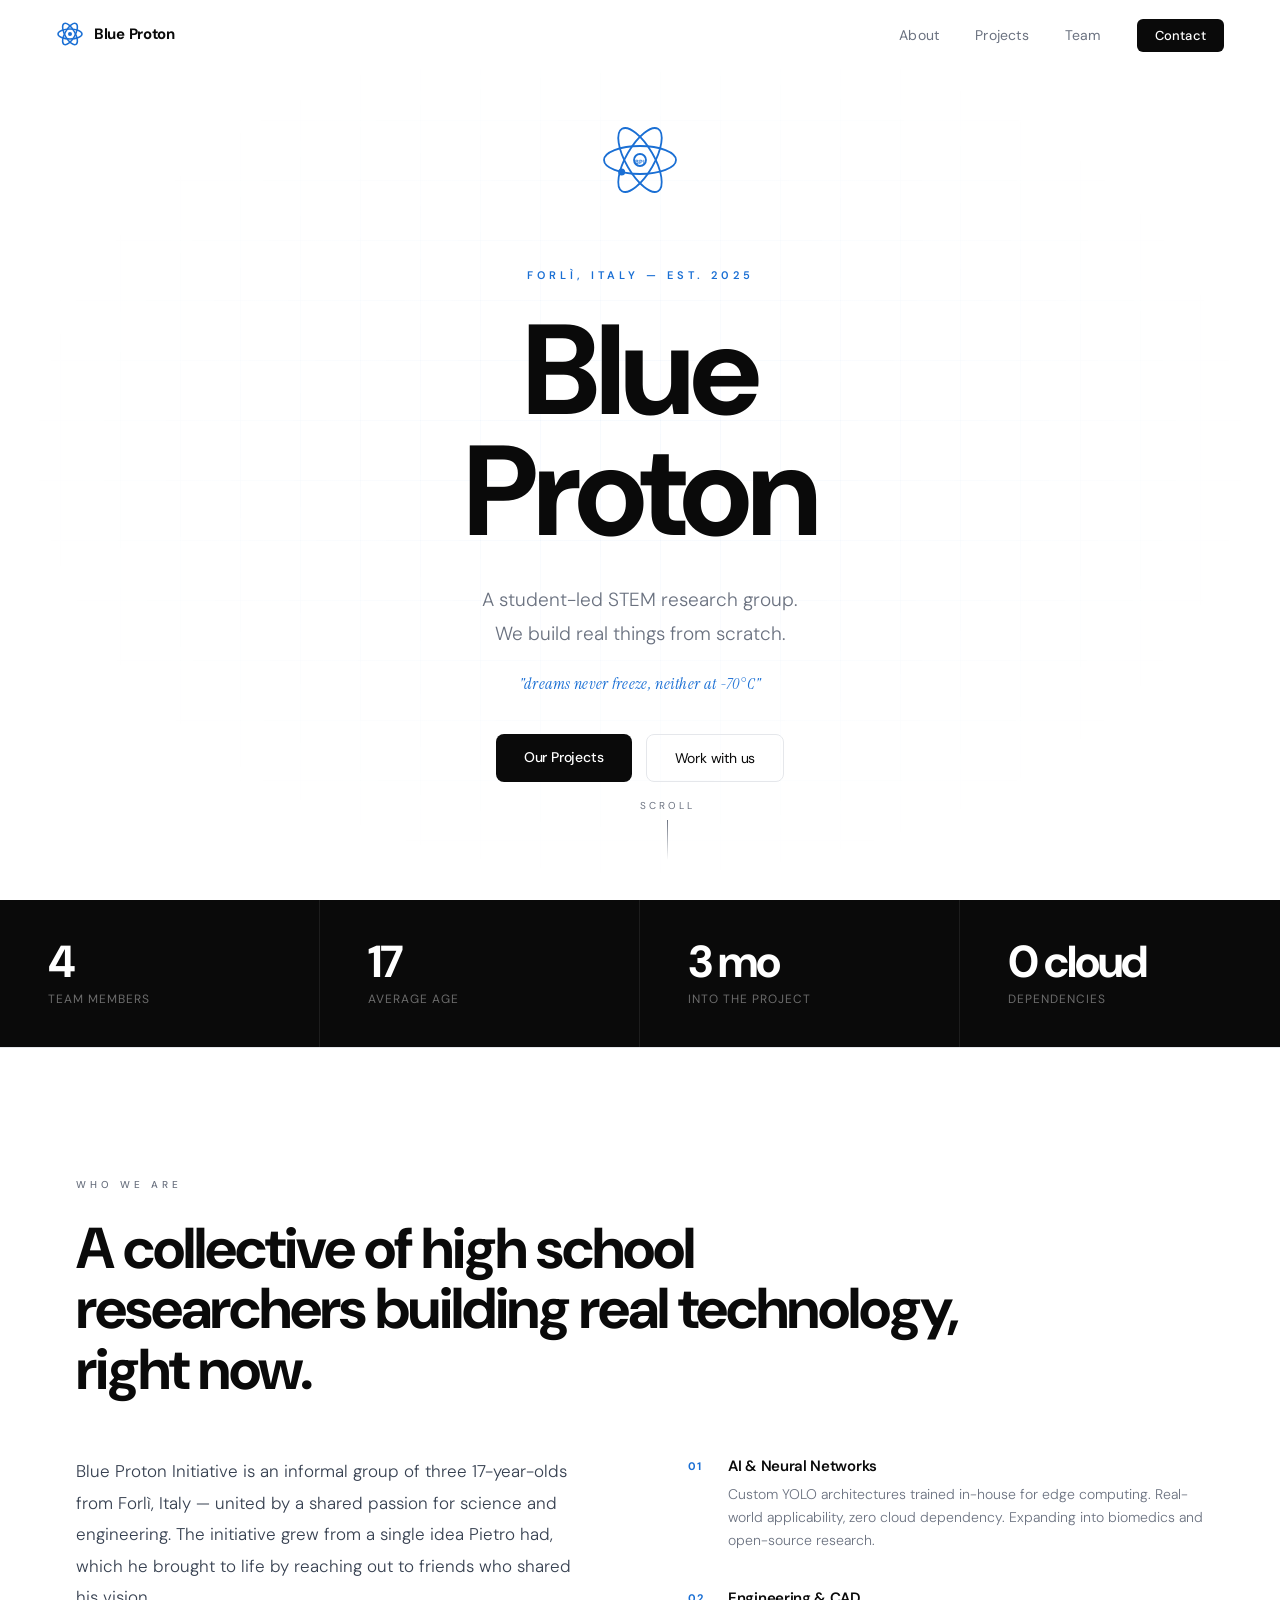
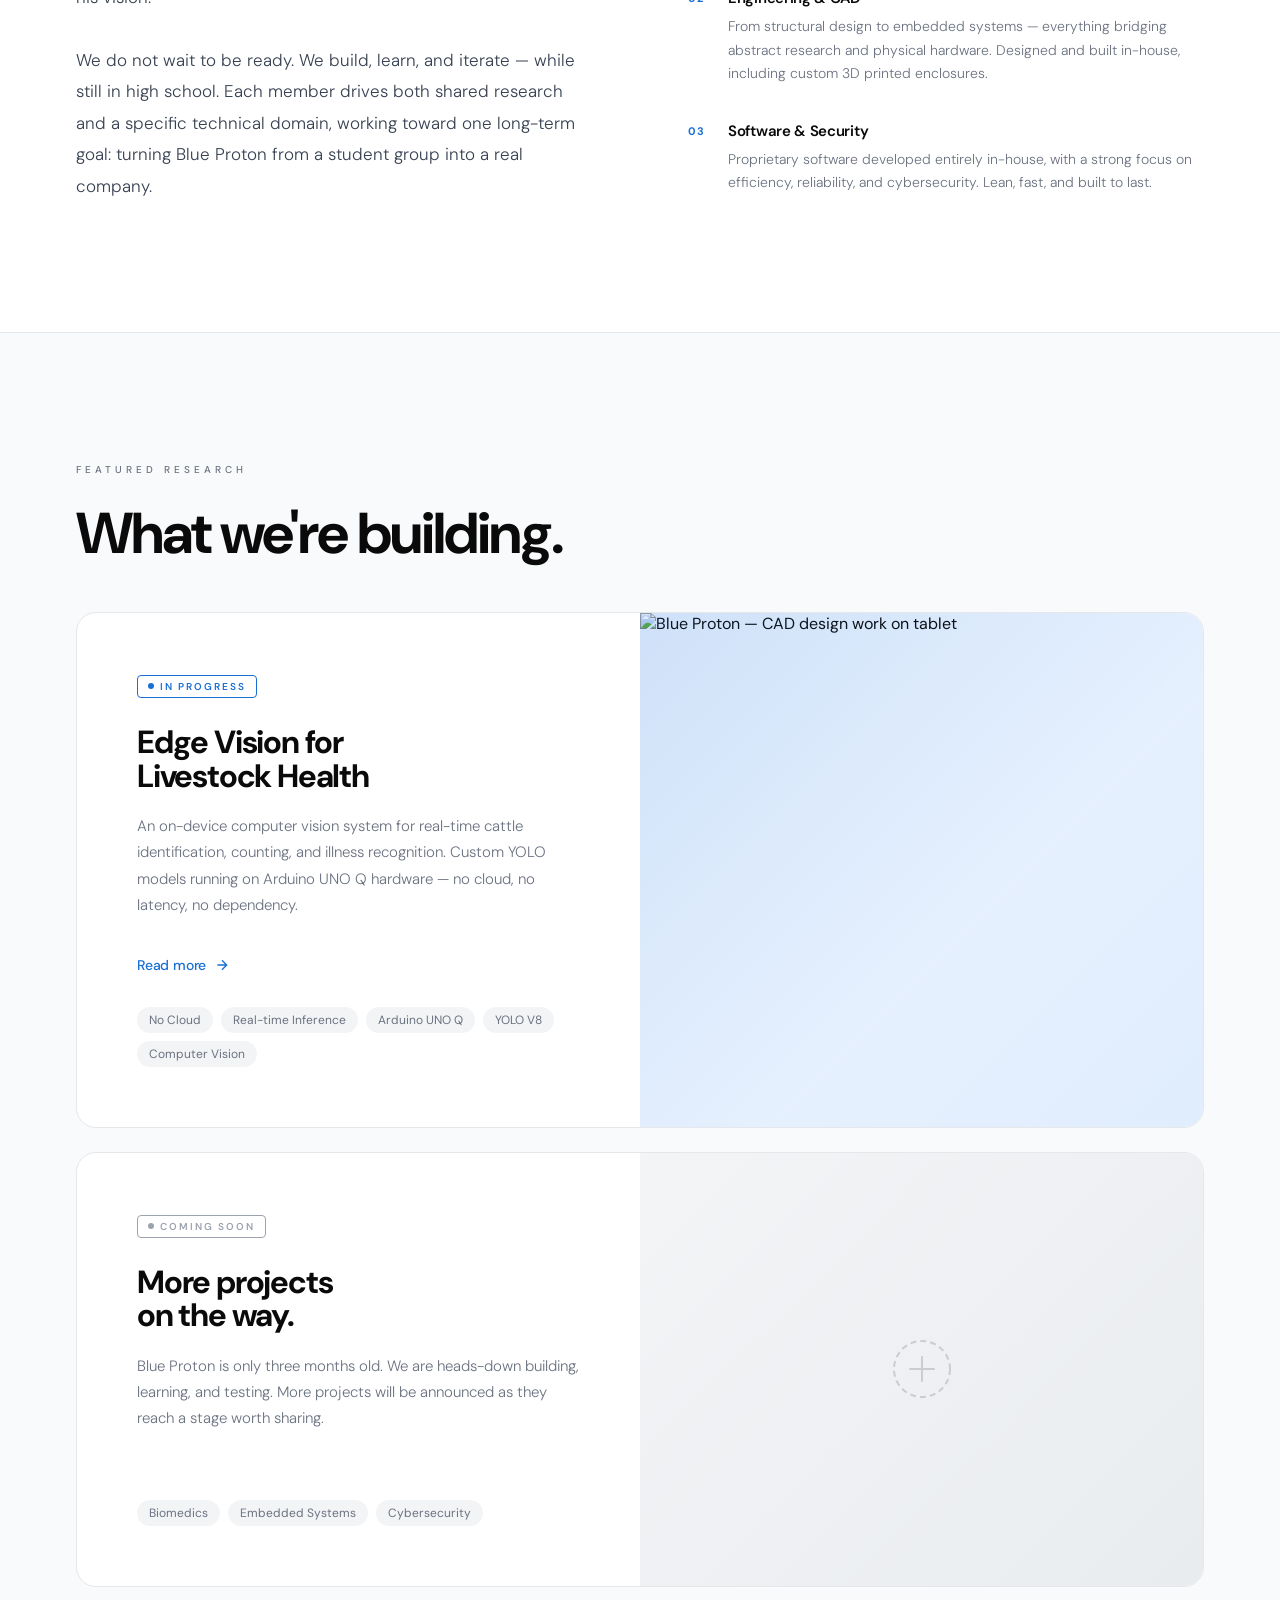
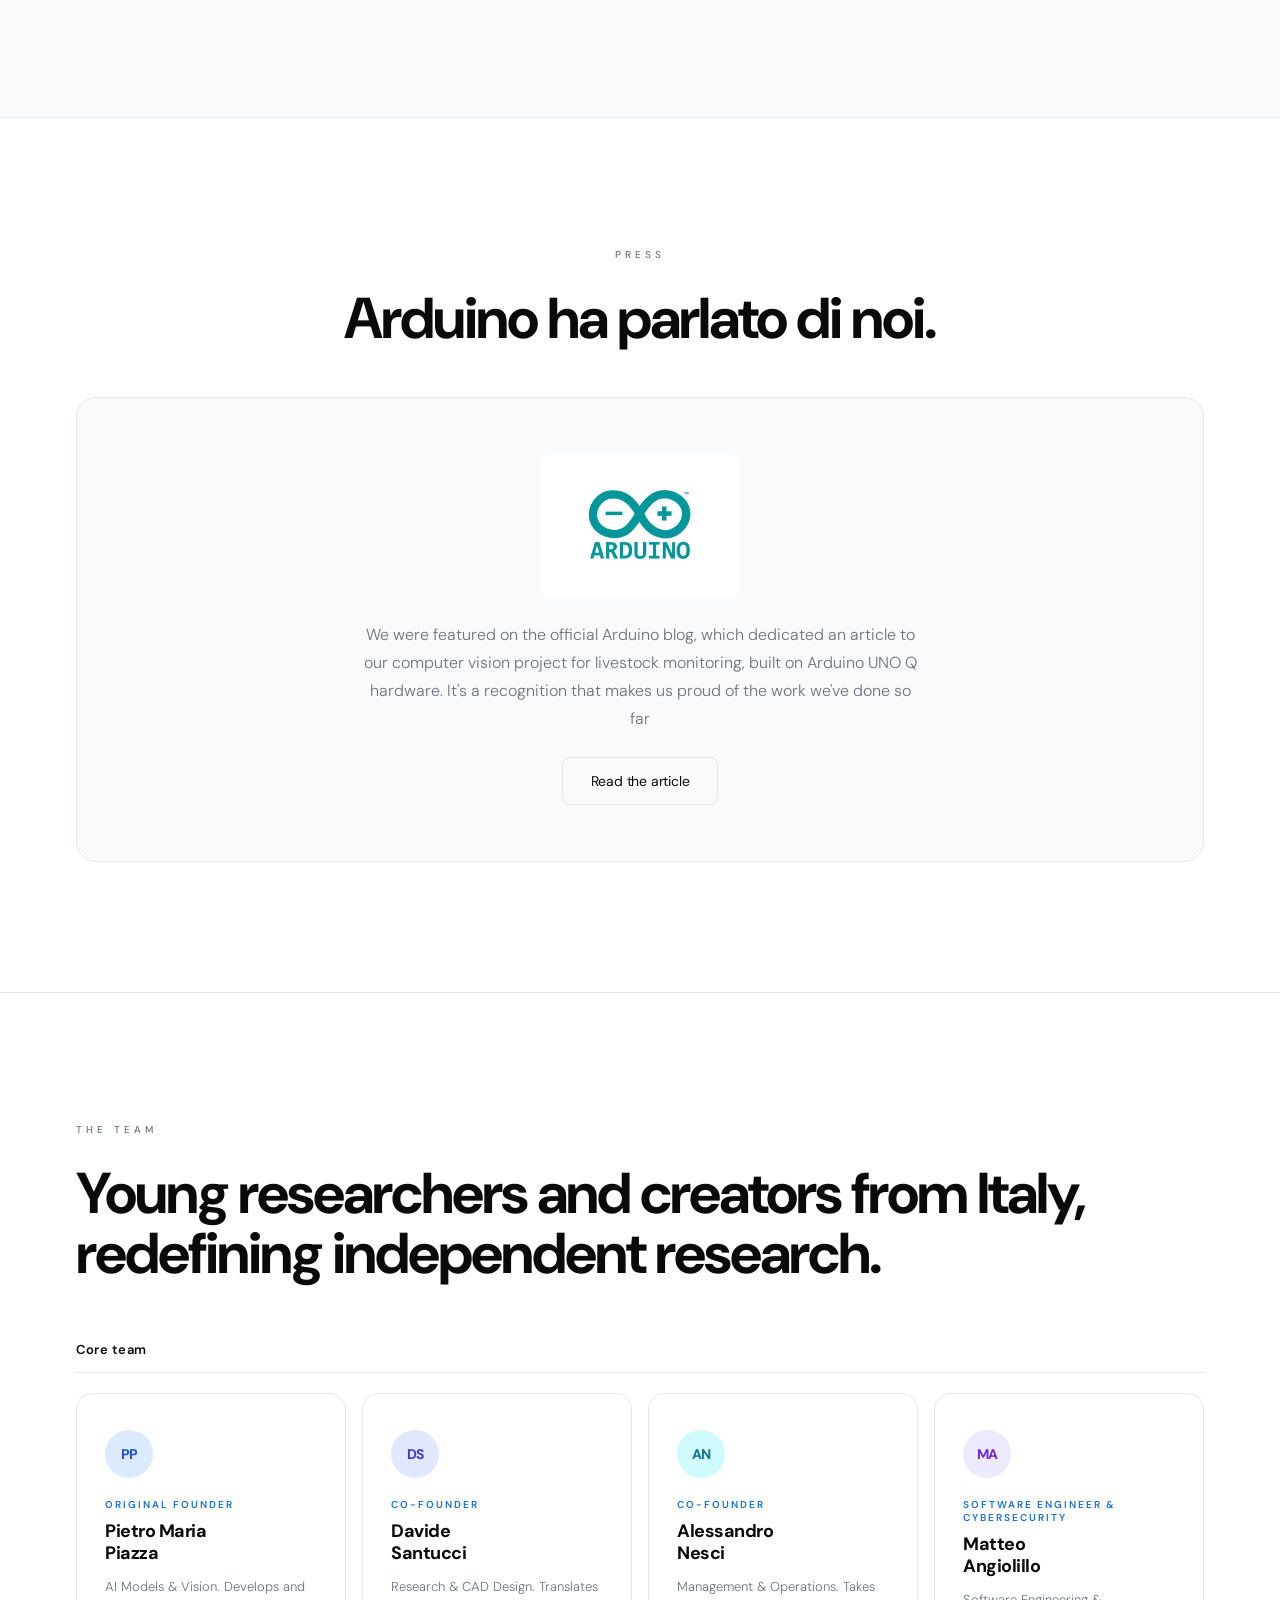
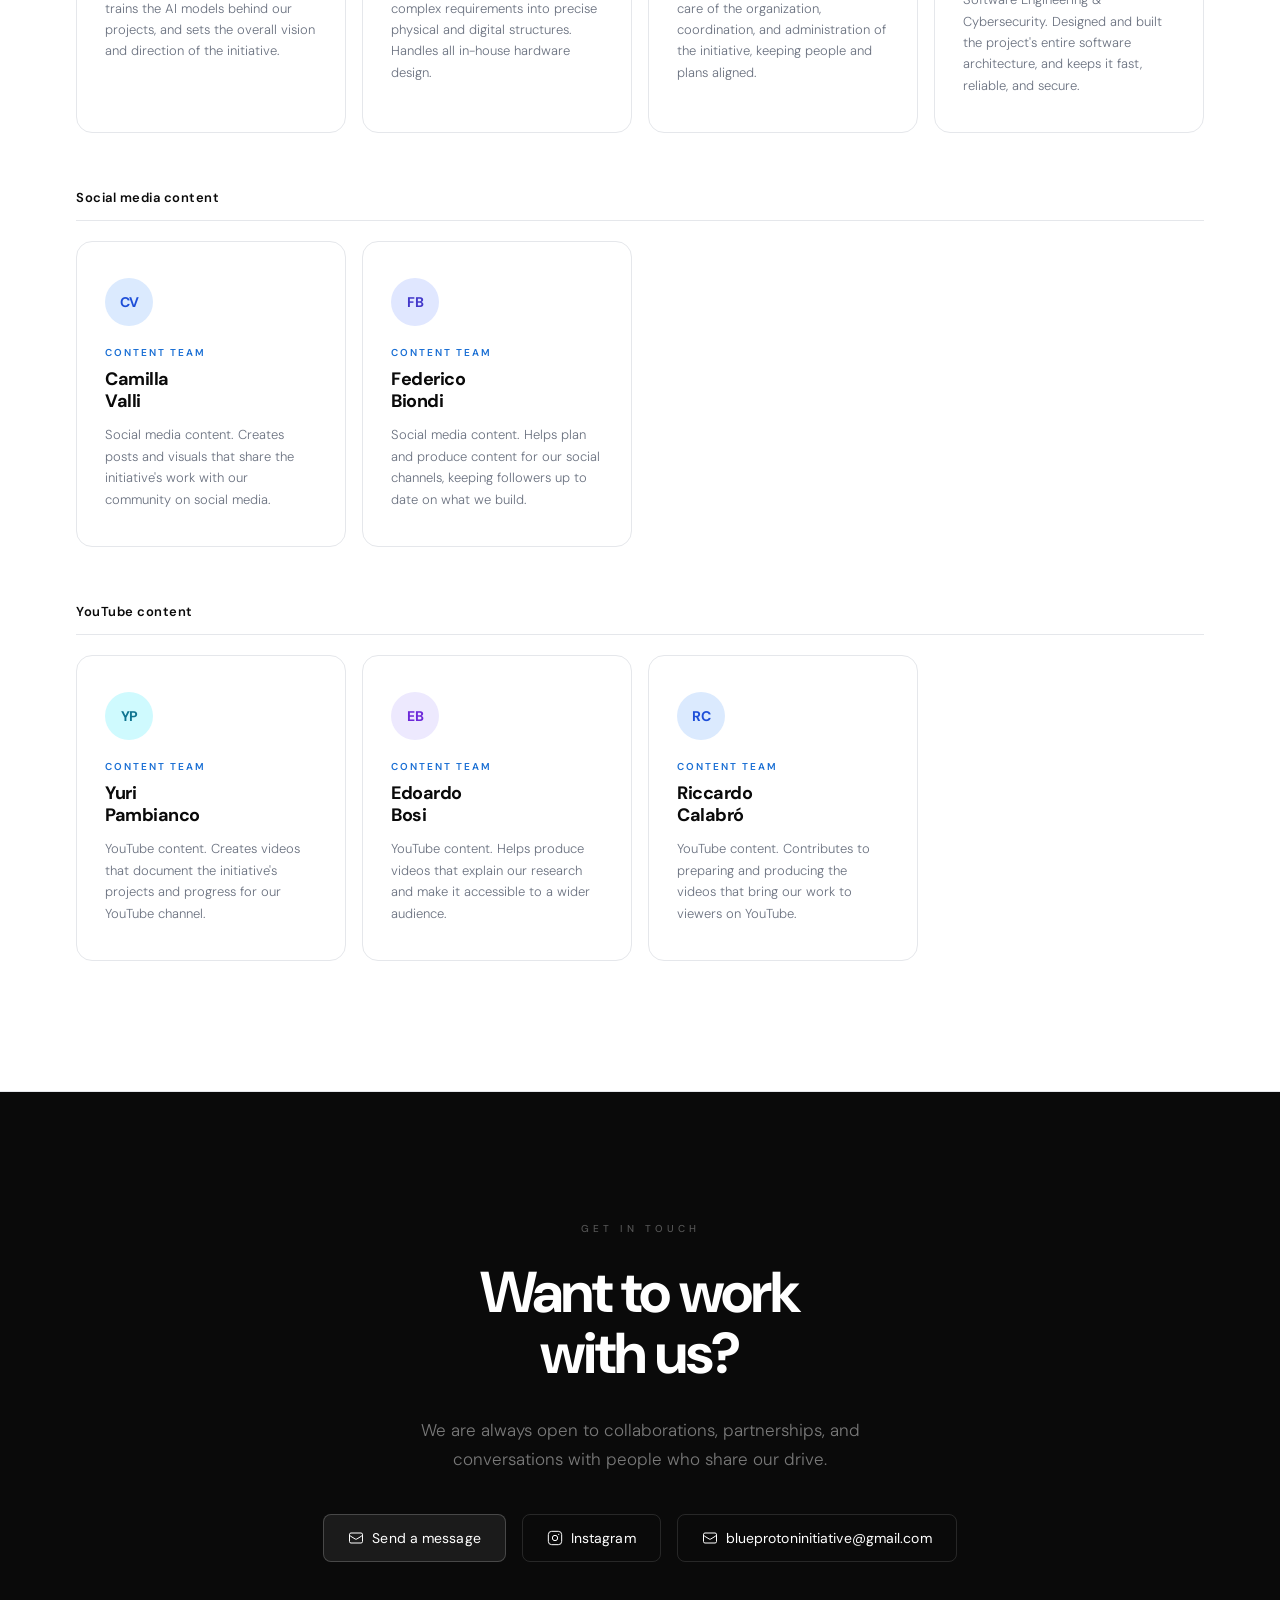
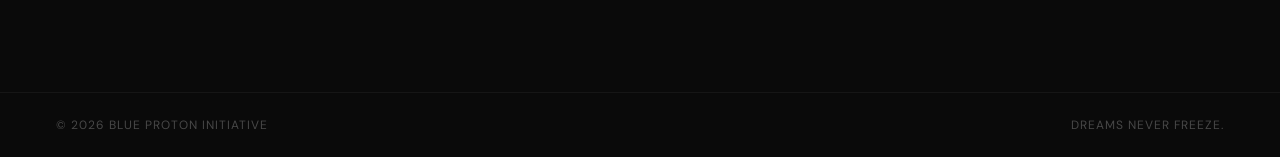
==== commit 12298cc5: "Rebuild team section with nine grouped member cards Split the team into Core team, Social media cont" ====
--- a/index.html
+++ b/index.html
@@ -471,7 +471,25 @@
   }
  
   /* ── TEAM ── */
-  #team .team-grid { display: grid; grid-template-columns: repeat(4, 1fr); gap: 16px; margin-top: 56px; }
+  .team-group { margin-top: 56px; }
+  .team-group-title {
+    font-size: 13px;
+    font-weight: 600;
+    letter-spacing: 0.5px;
+    color: var(--text);
+    padding-bottom: 14px;
+    margin-bottom: 20px;
+    border-bottom: 1px solid var(--border);
+  }
+  .team-grid {
+    display: grid;
+    grid-template-columns: repeat(auto-fill, minmax(240px, 1fr));
+    gap: 16px;
+    list-style: none;
+  }
+  .team-grid > li:nth-child(4n+2) { transition-delay: 0.1s; }
+  .team-grid > li:nth-child(4n+3) { transition-delay: 0.2s; }
+  .team-grid > li:nth-child(4n+4) { transition-delay: 0.3s; }
  
   .team-member {
     padding: 36px 28px;
@@ -558,13 +576,13 @@
     .project-card { grid-template-columns: 1fr; }
     .project-card.reversed { direction: ltr; }
     .project-visual { min-height: 260px; }
-    #team .team-grid { grid-template-columns: 1fr 1fr; gap: 14px; }
+    .team-grid { grid-template-columns: repeat(auto-fill, minmax(220px, 1fr)); gap: 14px; }
     .stats-bar { grid-template-columns: 1fr 1fr; }
     footer { flex-direction: column; gap: 8px; text-align: center; }
   }
   @media (max-width: 600px) {
     h1 { letter-spacing: -2.5px; }
-    #team .team-grid { grid-template-columns: 1fr; }
+    .team-grid { grid-template-columns: 1fr; }
     .nav-links { display: none; }
     .stats-bar { grid-template-columns: 1fr; }
     .hero-buttons { flex-direction: column; align-items: center; }
@@ -761,33 +779,78 @@
 <!-- TEAM -->
 <section id="team">
   <p class="section-label reveal">The team</p>
-  <h2 class="section-headline reveal">Three 17-year-olds from Italy,<br>redefining independent research.</h2>
- 
-  <div class="team-grid">
-    <div class="team-member reveal">
-      <div class="member-avatar avatar-blue">PP</div>
-      <p class="member-role">Original Founder</p>
-      <h3 class="member-name">Pietro Maria<br>Piazza</h3>
-      <p class="member-desc">Research & Software Engineering. The architect behind the vision and core technical systems. Drives the direction of the entire initiative.</p>
-    </div>
-    <div class="team-member reveal" style="transition-delay:0.1s">
-      <div class="member-avatar avatar-indigo">DS</div>
-      <p class="member-role">Co-Founder</p>
-      <h3 class="member-name">Davide<br>Santucci</h3>
-      <p class="member-desc">Research & CAD Design. Translates complex requirements into precise physical and digital structures. Handles all in-house hardware design.</p>
-    </div>
-    <div class="team-member reveal" style="transition-delay:0.2s">
-      <div class="member-avatar avatar-cyan">AN</div>
-      <p class="member-role">Co-Founder</p>
-      <h3 class="member-name">Alessandro<br>Nesci</h3>
-      <p class="member-desc">Research & AI Training. Specializes in YOLO model training, neural network optimization, and dataset curation for real-world deployment.</p>
-    </div>
-    <div class="team-member reveal" style="transition-delay:0.3s">
-      <div class="member-avatar avatar-violet">MA</div>
-      <p class="member-role">Coder & Cybersecurity</p>
-      <h3 class="member-name">Matteo<br>Angiolillo</h3>
-      <p class="member-desc">Software development and cybersecurity. Keeping our systems fast, reliable, and secure. The last line of defence on every deployment.</p>
-    </div>
+  <h2 class="section-headline reveal">Young researchers and creators from Italy,<br>redefining independent research.</h2>
+
+  <div class="team-group" role="group" aria-labelledby="team-core">
+    <h3 class="team-group-title reveal" id="team-core">Core team</h3>
+    <ul class="team-grid">
+      <li class="team-member reveal">
+        <div class="member-avatar avatar-blue" aria-hidden="true">PP</div>
+        <p class="member-role">Original Founder</p>
+        <h4 class="member-name">Pietro Maria<br>Piazza</h4>
+        <p class="member-desc">AI Models & Vision. Develops and trains the AI models behind our projects, and sets the overall vision and direction of the initiative.</p>
+      </li>
+      <li class="team-member reveal">
+        <div class="member-avatar avatar-indigo" aria-hidden="true">DS</div>
+        <p class="member-role">Co-Founder</p>
+        <h4 class="member-name">Davide<br>Santucci</h4>
+        <p class="member-desc">Research & CAD Design. Translates complex requirements into precise physical and digital structures. Handles all in-house hardware design.</p>
+      </li>
+      <li class="team-member reveal">
+        <div class="member-avatar avatar-cyan" aria-hidden="true">AN</div>
+        <p class="member-role">Co-Founder</p>
+        <h4 class="member-name">Alessandro<br>Nesci</h4>
+        <p class="member-desc">Management & Operations. Takes care of the organization, coordination, and administration of the initiative, keeping people and plans aligned.</p>
+      </li>
+      <li class="team-member reveal">
+        <div class="member-avatar avatar-violet" aria-hidden="true">MA</div>
+        <p class="member-role">Software Engineer & Cybersecurity</p>
+        <h4 class="member-name">Matteo<br>Angiolillo</h4>
+        <p class="member-desc">Software Engineering & Cybersecurity. Designed and built the project's entire software architecture, and keeps it fast, reliable, and secure.</p>
+      </li>
+    </ul>
+  </div>
+
+  <div class="team-group" role="group" aria-labelledby="team-social">
+    <h3 class="team-group-title reveal" id="team-social">Social media content</h3>
+    <ul class="team-grid">
+      <li class="team-member reveal">
+        <div class="member-avatar avatar-blue" aria-hidden="true">CV</div>
+        <p class="member-role">Content Team</p>
+        <h4 class="member-name">Camilla<br>Valli</h4>
+        <p class="member-desc">Social media content. Creates posts and visuals that share the initiative's work with our community on social media.</p>
+      </li>
+      <li class="team-member reveal">
+        <div class="member-avatar avatar-indigo" aria-hidden="true">FB</div>
+        <p class="member-role">Content Team</p>
+        <h4 class="member-name">Federico<br>Biondi</h4>
+        <p class="member-desc">Social media content. Helps plan and produce content for our social channels, keeping followers up to date on what we build.</p>
+      </li>
+    </ul>
+  </div>
+
+  <div class="team-group" role="group" aria-labelledby="team-youtube">
+    <h3 class="team-group-title reveal" id="team-youtube">YouTube content</h3>
+    <ul class="team-grid">
+      <li class="team-member reveal">
+        <div class="member-avatar avatar-cyan" aria-hidden="true">YP</div>
+        <p class="member-role">Content Team</p>
+        <h4 class="member-name">Yuri<br>Pambianco</h4>
+        <p class="member-desc">YouTube content. Creates videos that document the initiative's projects and progress for our YouTube channel.</p>
+      </li>
+      <li class="team-member reveal">
+        <div class="member-avatar avatar-violet" aria-hidden="true">EB</div>
+        <p class="member-role">Content Team</p>
+        <h4 class="member-name">Edoardo<br>Bosi</h4>
+        <p class="member-desc">YouTube content. Helps produce videos that explain our research and make it accessible to a wider audience.</p>
+      </li>
+      <li class="team-member reveal">
+        <div class="member-avatar avatar-blue" aria-hidden="true">RC</div>
+        <p class="member-role">Content Team</p>
+        <h4 class="member-name">Riccardo<br>Calabró</h4>
+        <p class="member-desc">YouTube content. Contributes to preparing and producing the videos that bring our work to viewers on YouTube.</p>
+      </li>
+    </ul>
   </div>
 </section>
  
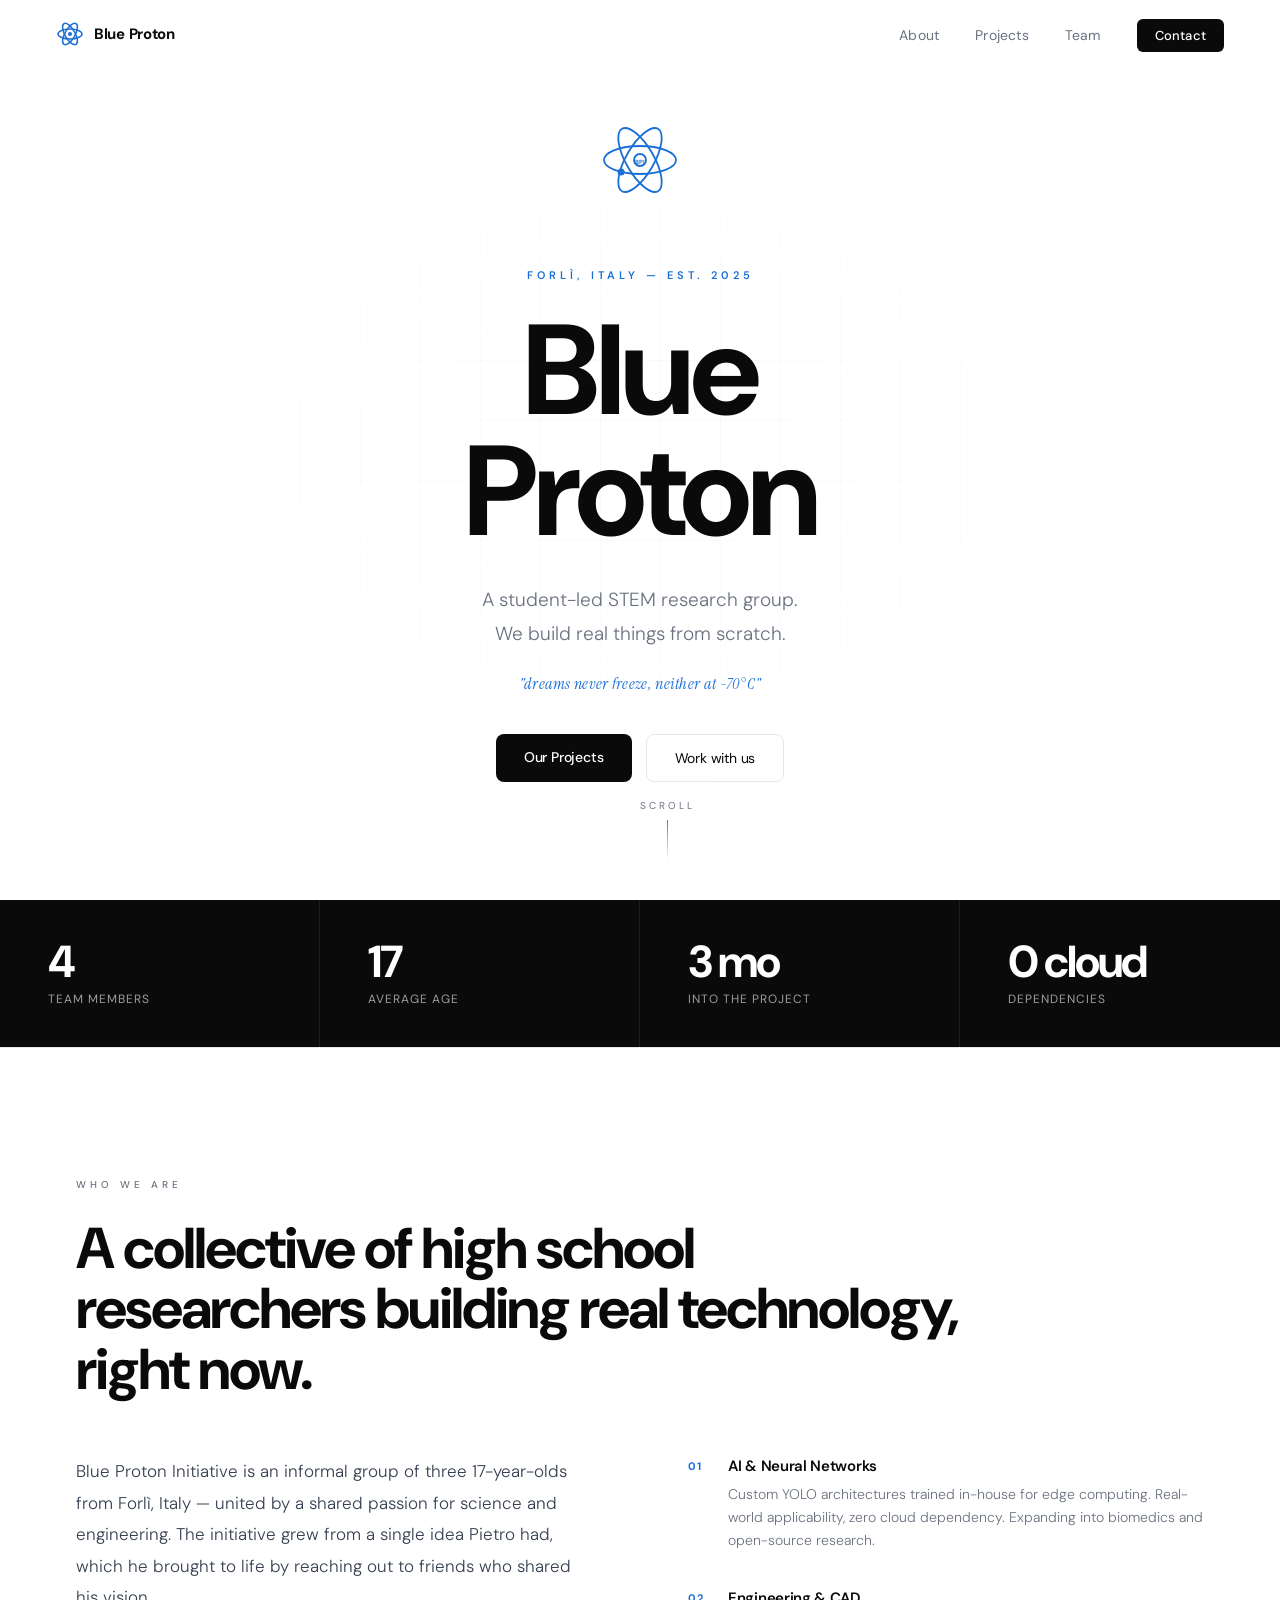
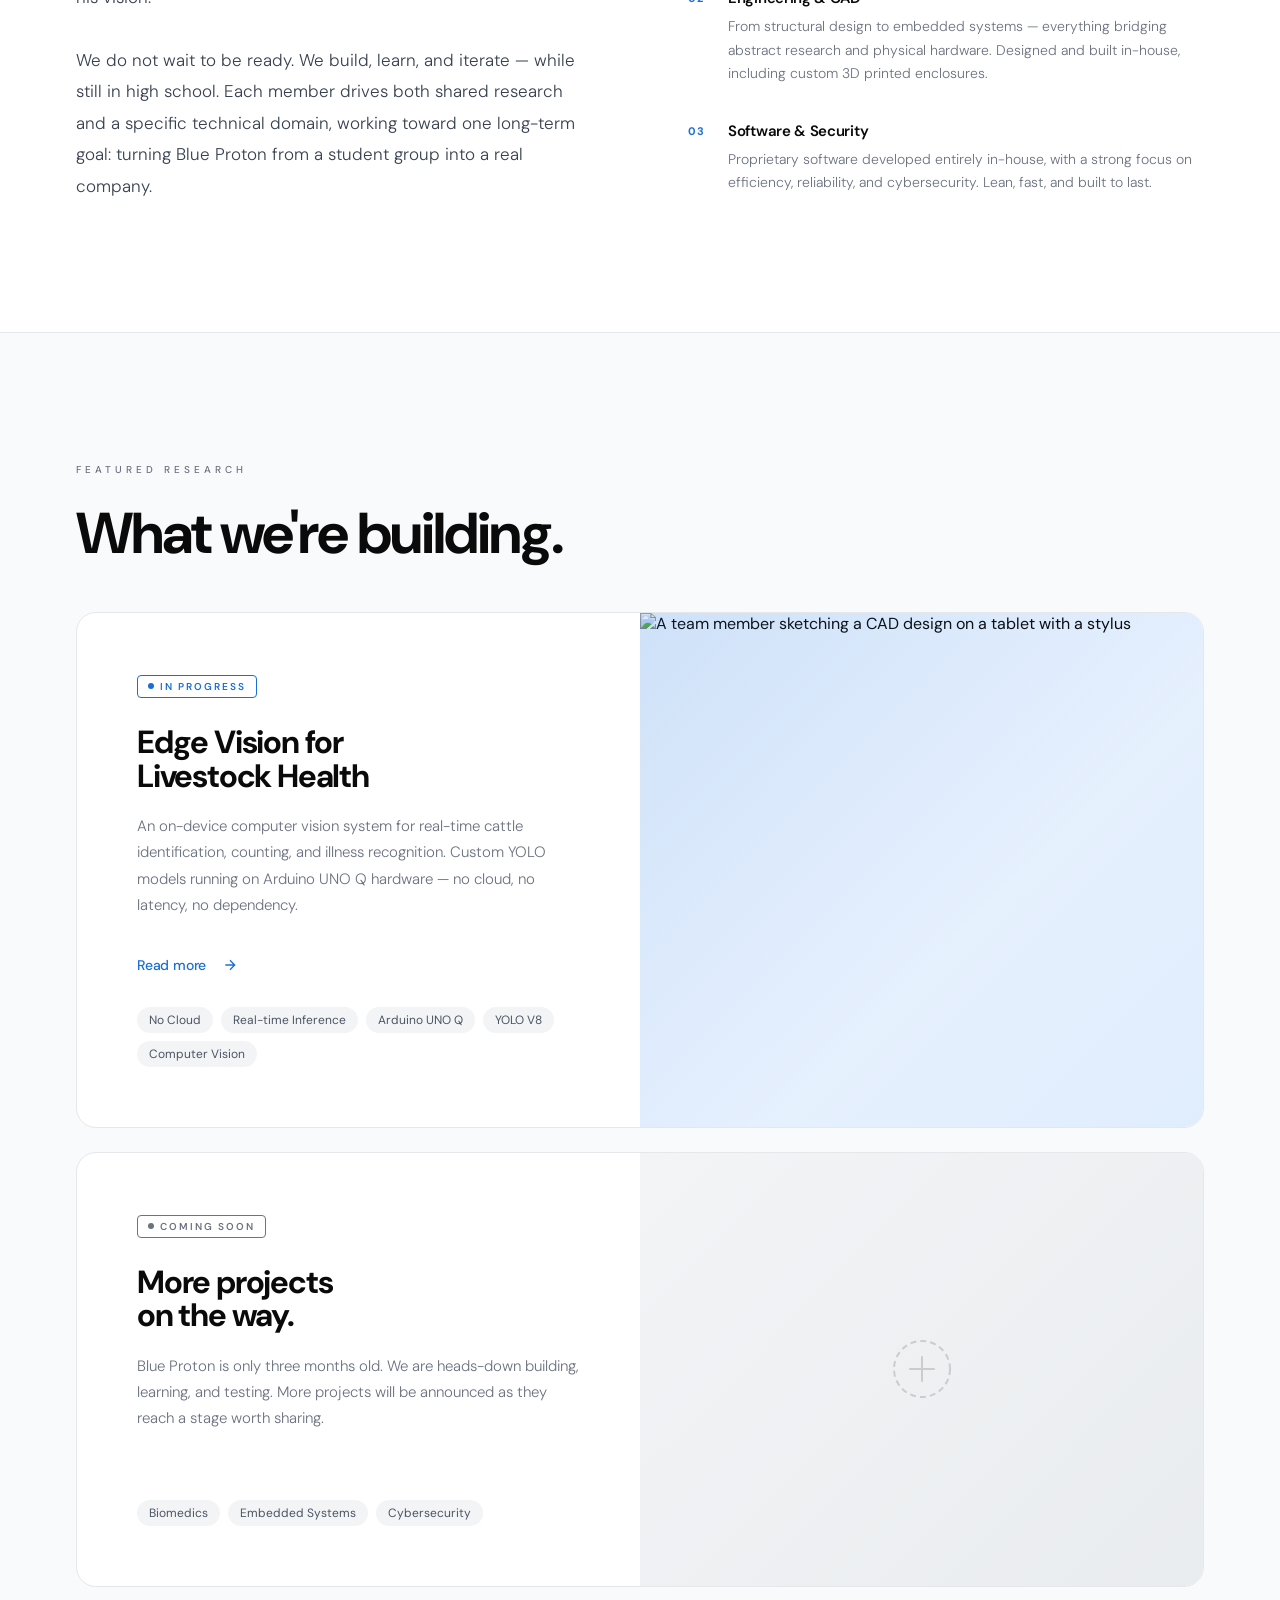
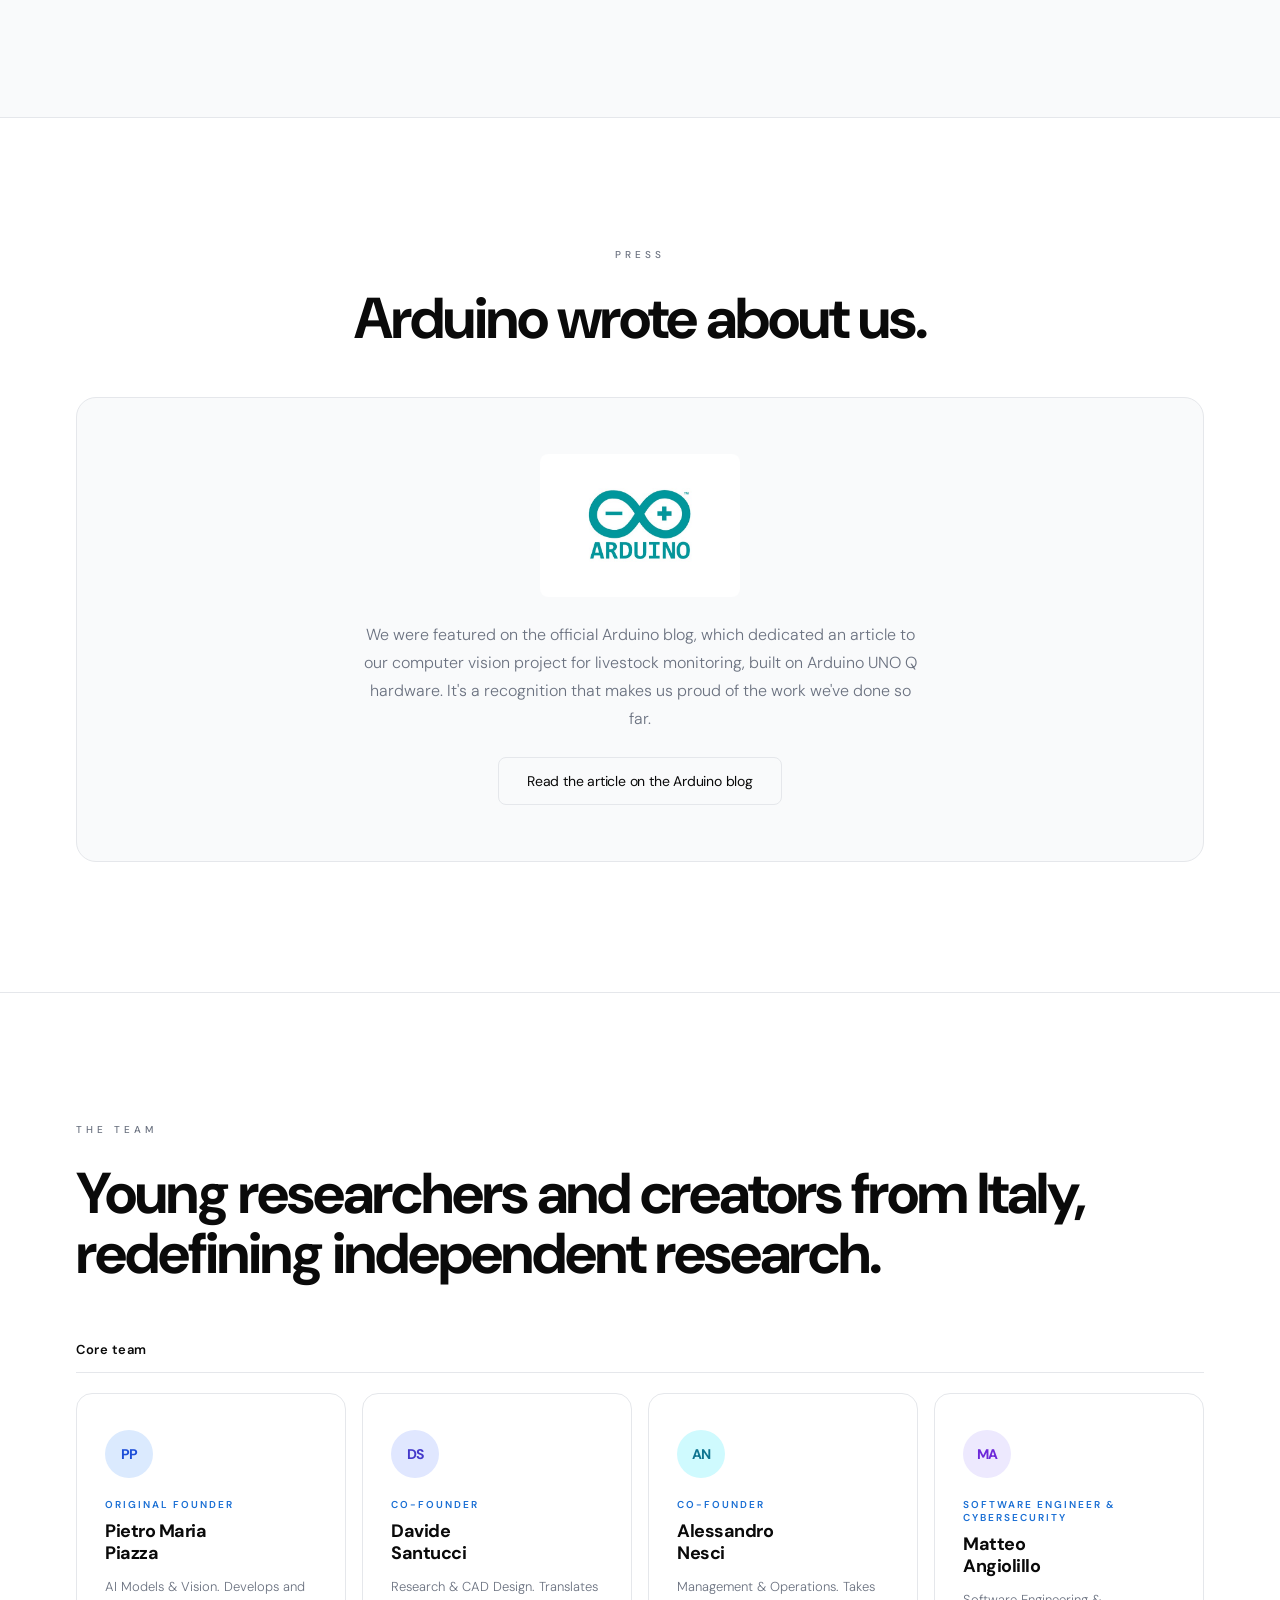
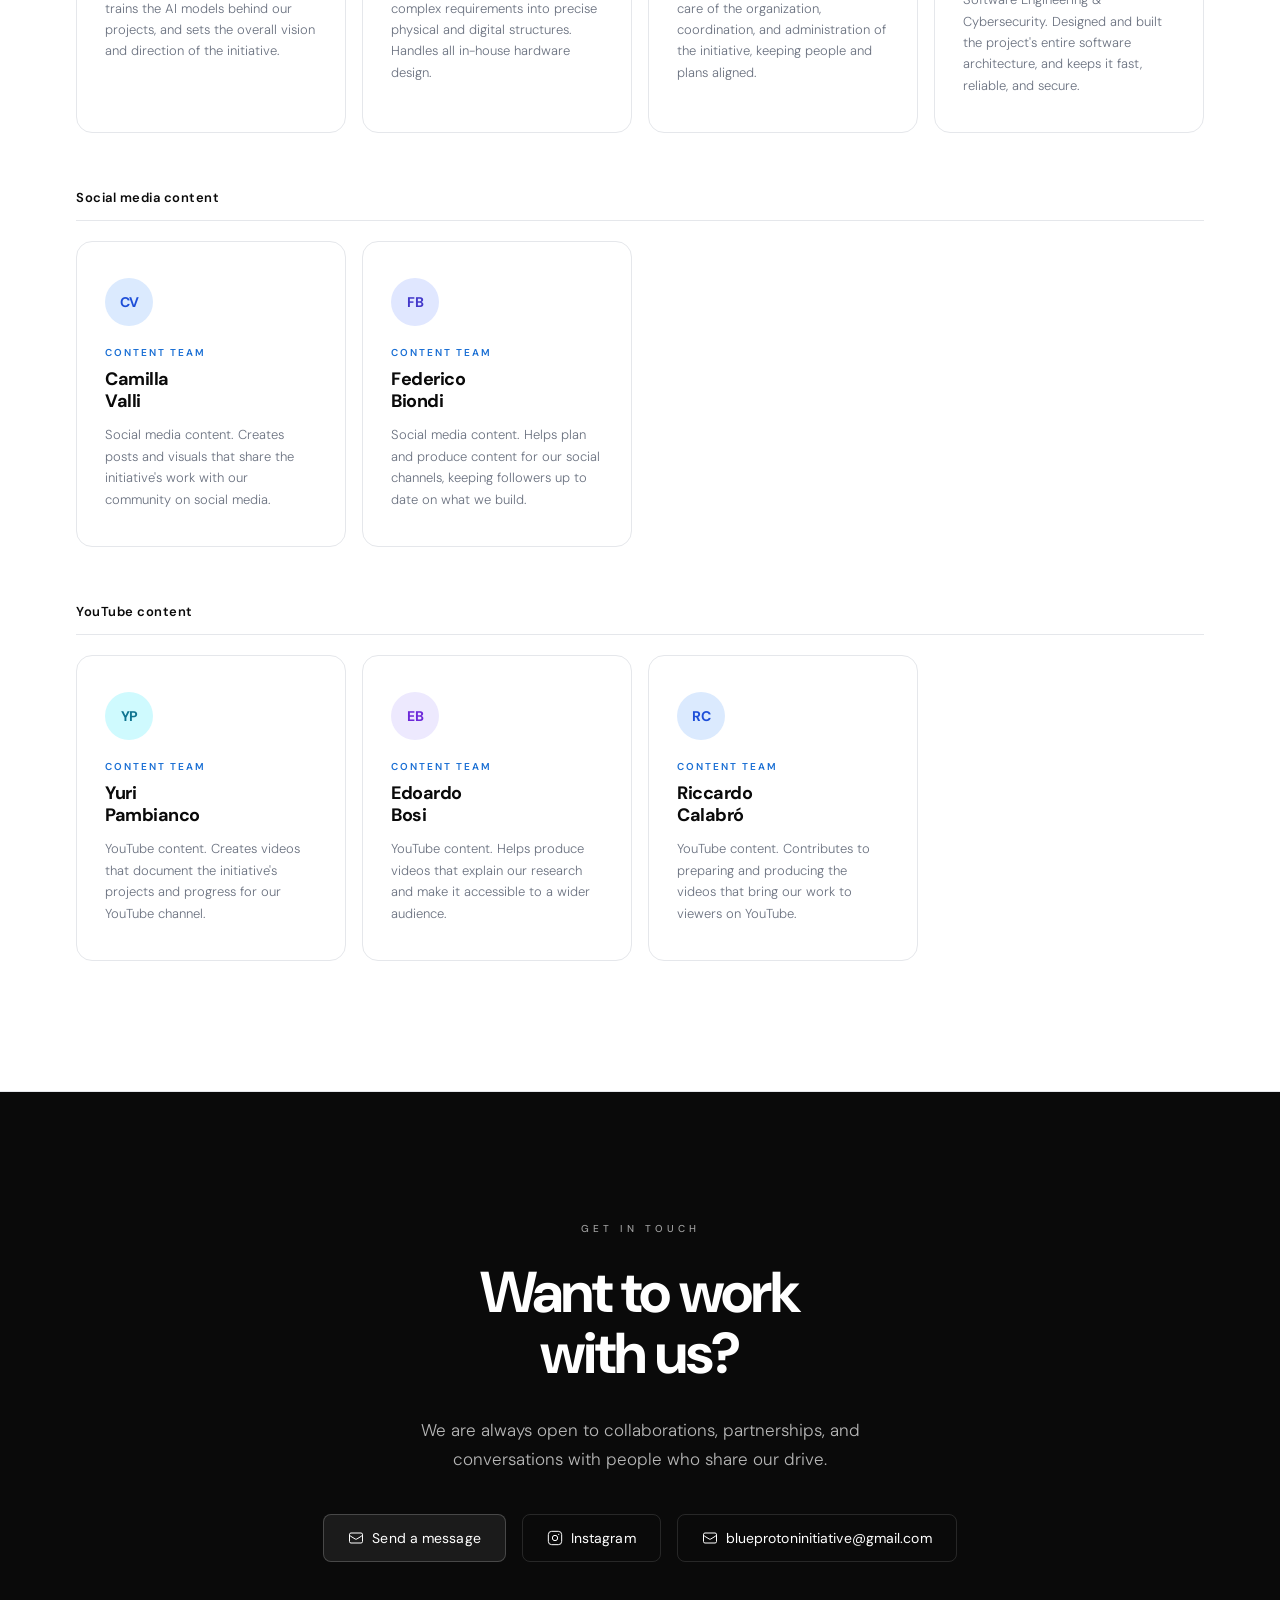
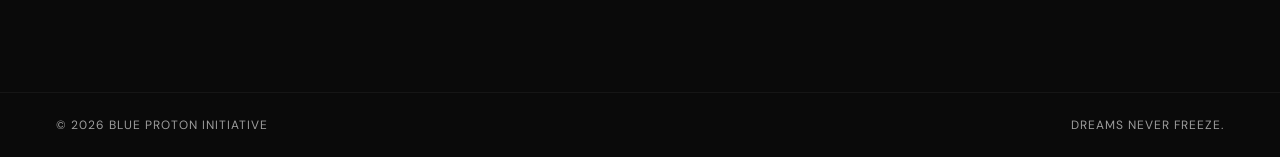
==== commit 8e92167f: "Add SEO metadata, crawl files, 404 page and accessibility fixes - Unique titles and meta description" ====
--- a/index.html
+++ b/index.html
@@ -1,9 +1,41 @@
 <!DOCTYPE html>
 <html lang="en">
-<link rel="icon" href="data:image/svg+xml,<svg xmlns='http://www.w3.org/2000/svg' viewBox='0 0 80 80'><ellipse cx='40' cy='40' rx='36' ry='14' stroke='%231a6fd4' stroke-width='2.5' fill='none'/><ellipse cx='40' cy='40' rx='36' ry='14' stroke='%231a6fd4' stroke-width='2.5' fill='none' transform='rotate(60 40 40)'/><ellipse cx='40' cy='40' rx='36' ry='14' stroke='%231a6fd4' stroke-width='2.5' fill='none' transform='rotate(120 40 40)'/><circle cx='40' cy='40' r='6' fill='%231a6fd4'/></svg>">
+<head>
 <meta charset="UTF-8">
-<meta name="viewport" content="width=device-width, initial-scale=1.0, maximum-scale=1.0, user-scalable=no">
-<title>Blue Proton Initiative</title>
+<meta name="viewport" content="width=device-width, initial-scale=1">
+<title>Blue Proton Initiative — Student-led STEM research from Forlì, Italy</title>
+<meta name="description" content="Blue Proton Initiative is a student-led STEM research group from Forlì, Italy, building AI and hardware from scratch, including on-device edge vision for livestock health.">
+<link rel="canonical" href="https://blueprotoninitiative.com/">
+<meta name="theme-color" content="#1a6fd4">
+<link rel="icon" href="/favicon.ico" sizes="any">
+<link rel="icon" href="/assets/favicon.svg" type="image/svg+xml">
+<link rel="apple-touch-icon" href="/assets/apple-touch-icon.png">
+<meta property="og:type" content="website">
+<meta property="og:site_name" content="Blue Proton Initiative">
+<meta property="og:title" content="Blue Proton Initiative — Student-led STEM research from Forlì, Italy">
+<meta property="og:description" content="Blue Proton Initiative is a student-led STEM research group from Forlì, Italy, building AI and hardware from scratch, including on-device edge vision for livestock health.">
+<meta property="og:url" content="https://blueprotoninitiative.com/">
+<meta property="og:image" content="https://blueprotoninitiative.com/assets/og-image.jpg">
+<meta property="og:image:width" content="1200">
+<meta property="og:image:height" content="630">
+<meta property="og:image:alt" content="A Blue Proton team member designing a 3D enclosure in CAD on a tablet">
+<meta property="og:locale" content="en_US">
+<meta name="twitter:card" content="summary_large_image">
+<meta name="twitter:title" content="Blue Proton Initiative — Student-led STEM research from Forlì, Italy">
+<meta name="twitter:description" content="Blue Proton Initiative is a student-led STEM research group from Forlì, Italy, building AI and hardware from scratch, including on-device edge vision for livestock health.">
+<meta name="twitter:image" content="https://blueprotoninitiative.com/assets/og-image.jpg">
+<meta name="twitter:image:alt" content="A Blue Proton team member designing a 3D enclosure in CAD on a tablet">
+<script type="application/ld+json">
+{
+  "@context": "https://schema.org",
+  "@type": "Organization",
+  "name": "Blue Proton Initiative",
+  "url": "https://blueprotoninitiative.com/",
+  "logo": "https://blueprotoninitiative.com/assets/logo.png"
+}
+</script>
+<link rel="preconnect" href="https://fonts.googleapis.com">
+<link rel="preconnect" href="https://fonts.gstatic.com" crossorigin>
 <link href="https://fonts.googleapis.com/css2?family=Instrument+Serif:ital@0;1&family=DM+Sans:opsz,wght@9..40,300;9..40,400;9..40,500;9..40,700&display=swap" rel="stylesheet">
 <style>
   :root {
@@ -253,7 +285,7 @@
   }
   .stat-label {
     font-size: 12px;
-    color: rgba(255,255,255,0.4);
+    color: rgba(255,255,255,0.6);
     letter-spacing: 1px;
     text-transform: uppercase;
     font-weight: 400;
@@ -377,7 +409,7 @@
   .project-tags { display: flex; gap: 8px; flex-wrap: wrap; margin-top: 32px; }
   .tag {
     font-size: 12px;
-    color: var(--muted);
+    color: #4b5563;
     padding: 5px 12px;
     background: #f3f4f6;
     border-radius: 999px;
@@ -525,7 +557,7 @@
   /* ── CONTACT ── */
   #contact { text-align: center; padding: var(--section-pad) 56px; background: var(--text); color: white; max-width: 100%; }
   #contact .inner { max-width: 700px; margin: 0 auto; }
-  #contact .section-label { color: rgba(255,255,255,0.3); }
+  #contact .section-label { color: rgba(255,255,255,0.6); }
   #contact .section-headline { color: white; }
  
   .contact-links { display: flex; gap: 16px; justify-content: center; flex-wrap: wrap; margin-top: 40px; }
@@ -549,7 +581,7 @@
   /* ── FOOTER ── */
   footer {
     background: var(--text);
-    color: rgba(255,255,255,0.25);
+    color: rgba(255,255,255,0.6);
     padding: 24px 56px;
     display: flex;
     justify-content: space-between;
@@ -587,9 +619,38 @@
     .stats-bar { grid-template-columns: 1fr; }
     .hero-buttons { flex-direction: column; align-items: center; }
   }
+
+  /* ── ACCESSIBILITY ── */
+  .skip-link {
+    position: absolute;
+    left: 16px;
+    top: -60px;
+    z-index: 200;
+    background: var(--text);
+    color: white;
+    padding: 10px 16px;
+    border-radius: 6px;
+    font-size: 14px;
+    text-decoration: none;
+  }
+  .skip-link:focus { top: 16px; }
+  .visually-hidden {
+    position: absolute !important;
+    width: 1px; height: 1px;
+    padding: 0; margin: -1px;
+    overflow: hidden;
+    clip: rect(0 0 0 0);
+    white-space: nowrap;
+    border: 0;
+  }
+  a:focus-visible, button:focus-visible, select:focus-visible, input:focus-visible, textarea:focus-visible {
+    outline: 2px solid var(--blue);
+    outline-offset: 3px;
+  }
 </style>
 </head>
 <body>
+<a class="skip-link" href="#main">Skip to content</a>
  
 <!-- NAV -->
 <nav id="navbar">
@@ -606,9 +667,11 @@
     <li><a href="#about">About</a></li>
     <li><a href="#projects">Projects</a></li>
     <li><a href="#team">Team</a></li>
-    <li><a href="contact.html" class="nav-cta">Contact</a></li>
+    <li><a href="/contact" class="nav-cta">Contact</a></li>
   </ul>
 </nav>
+
+<main id="main">
  
 <!-- HERO -->
 <div id="home">
@@ -631,7 +694,7 @@
   <p class="hero-motto">"dreams never freeze, neither at -70°C"</p>
   <div class="hero-buttons">
     <a href="#projects" class="btn-primary">Our Projects</a>
-    <a href="contact.html" class="btn-secondary">Work with us</a>
+    <a href="/contact" class="btn-secondary">Work with us</a>
   </div>
   <div class="scroll-hint">scroll</div>
 </div>
@@ -712,8 +775,8 @@
             </div>
             <h3 class="project-title">Edge Vision for<br>Livestock Health</h3>
             <p class="project-desc">An on-device computer vision system for real-time cattle identification, counting, and illness recognition. Custom YOLO models running on Arduino UNO Q hardware — no cloud, no latency, no dependency.</p>
-            <a href="project-cattle.html" class="project-link">
-              Read more
+            <a href="/project-cattle" class="project-link">
+              Read more<span class="visually-hidden"> about Edge Vision for Livestock Health</span>
               <svg viewBox="0 0 24 24" fill="none" stroke="currentColor" stroke-width="2"><path d="M5 12h14M12 5l7 7-7 7"/></svg>
             </a>
           </div>
@@ -726,7 +789,7 @@
           </div>
         </div>
         <div class="project-visual">
-          <img src="assets/DSC00761 (1).JPG" alt="Blue Proton — CAD design work on tablet" style="object-fit:cover; width:100%; height:100%; position:absolute; inset:0;">
+          <img src="assets/DSC00761 (1).JPG" alt="A team member sketching a CAD design on a tablet with a stylus" style="object-fit:cover; width:100%; height:100%; position:absolute; inset:0;">
           <div style="position:absolute; inset:0; background:linear-gradient(135deg, rgba(26,111,212,0.15) 0%, transparent 60%);"></div>
         </div>
       </div>
@@ -735,8 +798,8 @@
       <div class="project-card reveal" style="transition-delay:0.15s;">
         <div class="project-content">
           <div>
-            <div class="status-badge" style="border-color:#9ca3af; color:#9ca3af;">
-              <div class="status-dot" style="background:#9ca3af; animation:none;"></div>
+            <div class="status-badge" style="border-color:#6b7280; color:#6b7280;">
+              <div class="status-dot" style="background:#6b7280; animation:none;"></div>
               Coming Soon
             </div>
             <h3 class="project-title">More projects<br>on the way.</h3>
@@ -764,13 +827,13 @@
 <!-- PRESS -->
 <section id="press">
   <p class="section-label reveal">Press</p>
-  <h2 class="section-headline reveal">Arduino ha parlato di noi.</h2>
+  <h2 class="section-headline reveal">Arduino wrote about us.</h2>
   <div class="press-card reveal">
-    <img src="assets/arduino.jpg" alt="Arduino logo" class="press-logo">
+    <img src="assets/arduino.jpg" alt="Arduino logo" class="press-logo" width="655" height="468">
     <p class="press-text">
-      We were featured on the official Arduino blog, which dedicated an article to our computer vision project for livestock monitoring, built on Arduino UNO Q hardware. It's a recognition that makes us proud of the work we've done so far
+      We were featured on the official Arduino blog, which dedicated an article to our computer vision project for livestock monitoring, built on Arduino UNO Q hardware. It's a recognition that makes us proud of the work we've done so far.
     </p>
-    <a href="https://blog.arduino.cc/2026/08/27/blue-proton-initiative-four-17-year-olds-are-building-ai-powered-livestock-monitoring-with-arduino/" class="btn-secondary" target="_blank" rel="noopener">Read the article</a>
+    <a href="https://blog.arduino.cc/2026/08/27/blue-proton-initiative-four-17-year-olds-are-building-ai-powered-livestock-monitoring-with-arduino/" class="btn-secondary" target="_blank" rel="noopener">Read the article on the Arduino blog</a>
   </div>
 </section>
  
@@ -861,15 +924,15 @@
   <div class="inner">
     <p class="section-label reveal">Get in touch</p>
     <h2 class="section-headline reveal">Want to work<br>with us?</h2>
-    <p class="reveal" style="color:rgba(255,255,255,0.45); font-size:17px; font-weight:300; line-height:1.7; margin-top:16px; max-width:480px; margin-left:auto; margin-right:auto;">
+    <p class="reveal" style="color:rgba(255,255,255,0.7); font-size:17px; font-weight:300; line-height:1.7; margin-top:16px; max-width:480px; margin-left:auto; margin-right:auto;">
       We are always open to collaborations, partnerships, and conversations with people who share our drive.
     </p>
     <div class="contact-links reveal">
-      <a href="contact.html" class="contact-link" style="background:rgba(255,255,255,0.07); border-color:rgba(255,255,255,0.2);">
+      <a href="/contact" class="contact-link" style="background:rgba(255,255,255,0.07); border-color:rgba(255,255,255,0.2);">
         <svg viewBox="0 0 24 24" fill="none" stroke="currentColor" stroke-width="1.5"><path d="M21.75 6.75v10.5a2.25 2.25 0 01-2.25 2.25h-15a2.25 2.25 0 01-2.25-2.25V6.75m19.5 0A2.25 2.25 0 0019.5 4.5h-15a2.25 2.25 0 00-2.25 2.25m19.5 0v.243a2.25 2.25 0 01-1.07 1.916l-7.5 4.615a2.25 2.25 0 01-2.36 0L3.32 8.91a2.25 2.25 0 01-1.07-1.916V6.75"/></svg>
         Send a message
       </a>
-      <a href="https://www.instagram.com/blueproton_initiative" target="_blank" class="contact-link">
+      <a href="https://www.instagram.com/blueproton_initiative" target="_blank" rel="noopener" class="contact-link">
         <svg viewBox="0 0 24 24" fill="none" stroke="currentColor" stroke-width="1.5"><rect x="2" y="2" width="20" height="20" rx="5" ry="5"/><circle cx="12" cy="12" r="4"/><circle cx="17.5" cy="6.5" r="1" fill="currentColor" stroke="none"/></svg>
         Instagram
       </a>
@@ -881,6 +944,8 @@
   </div>
 </section>
  
+</main>
+
 <footer>
   <span>© 2026 Blue Proton Initiative</span>
   <span>Dreams never freeze.</span>
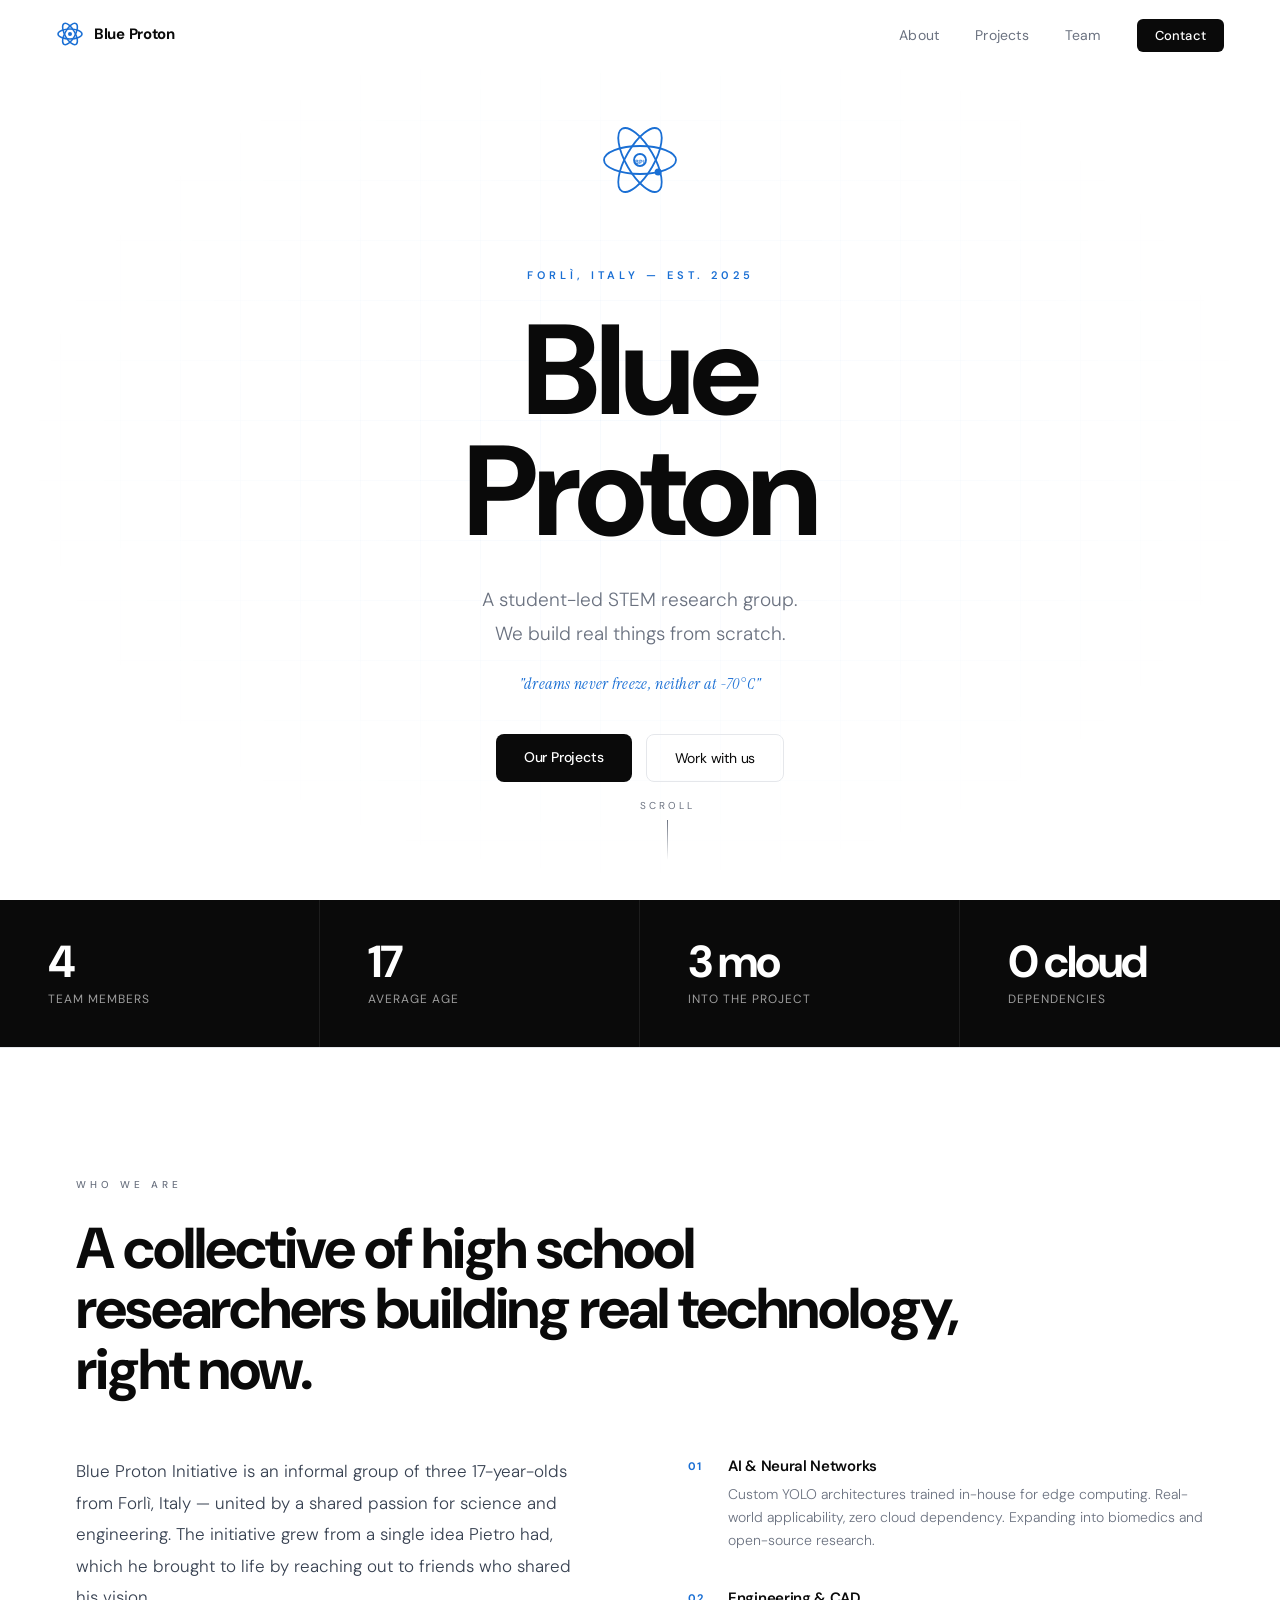
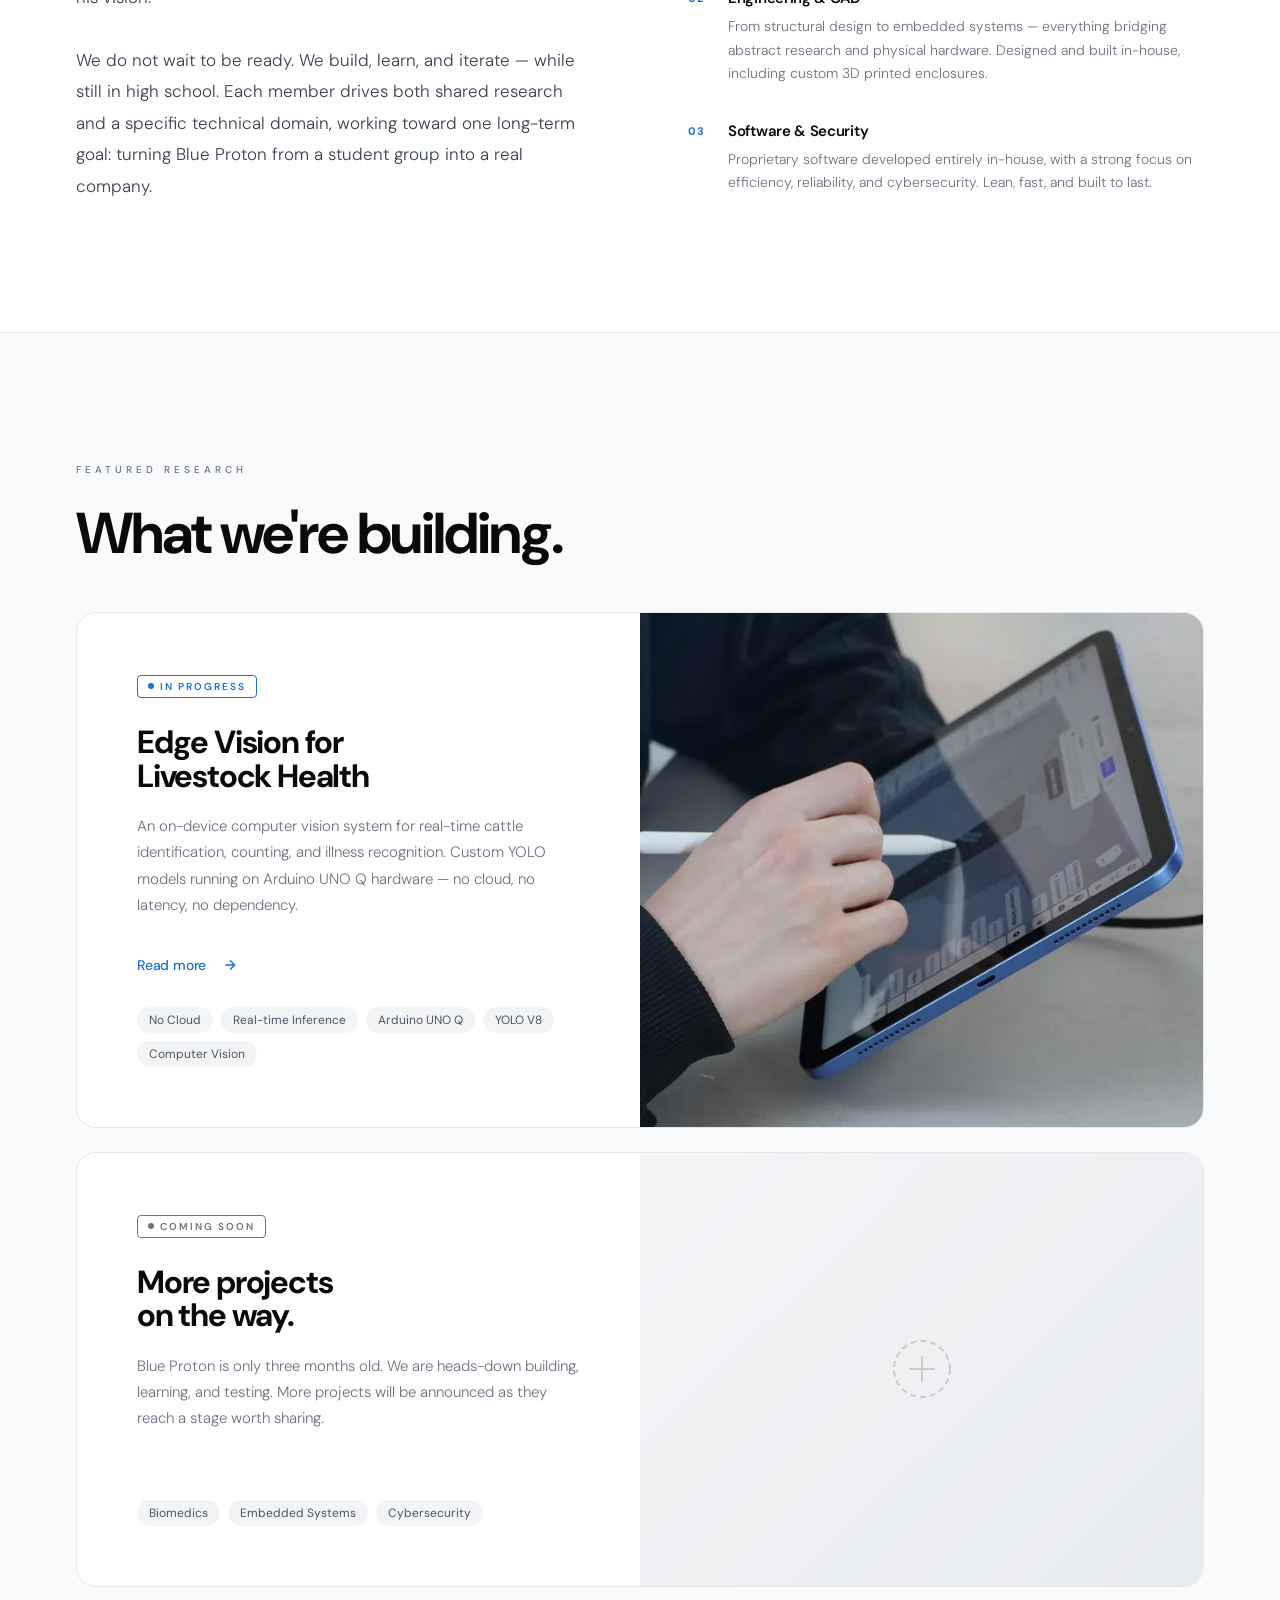
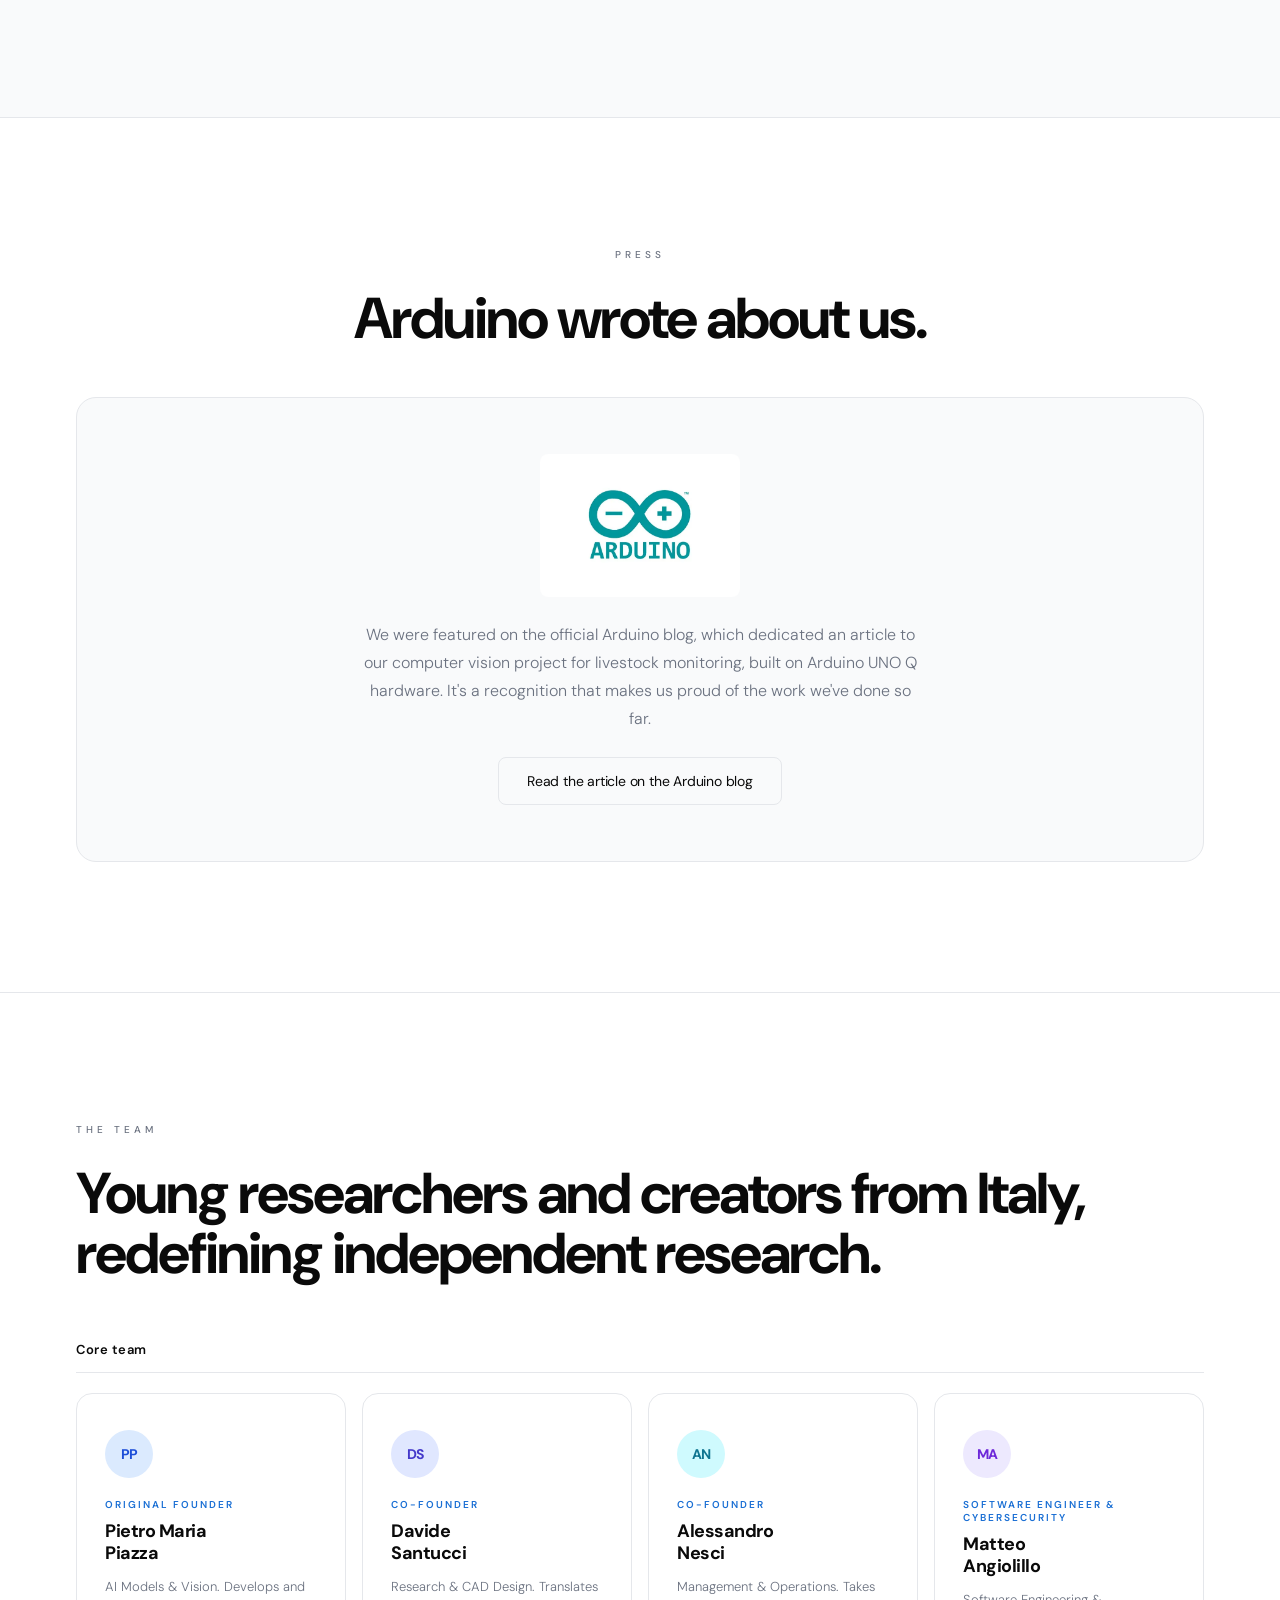
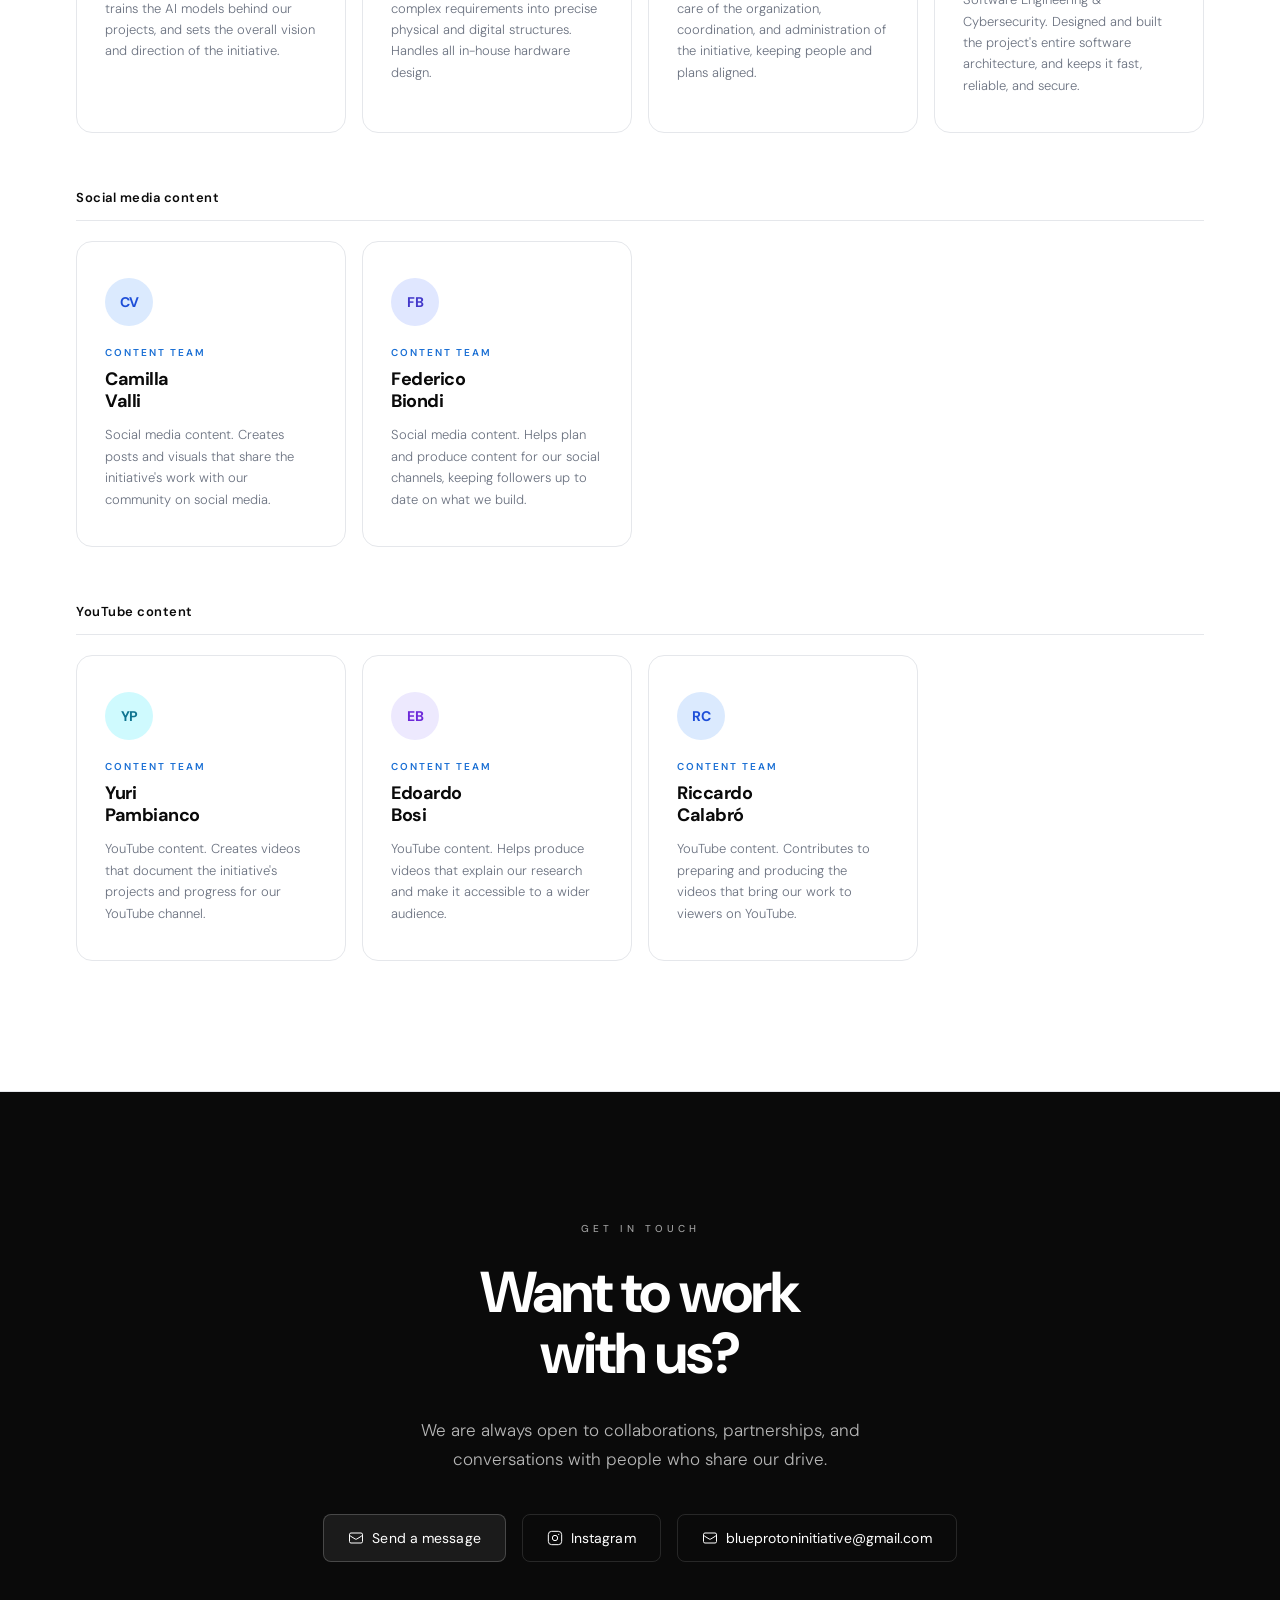
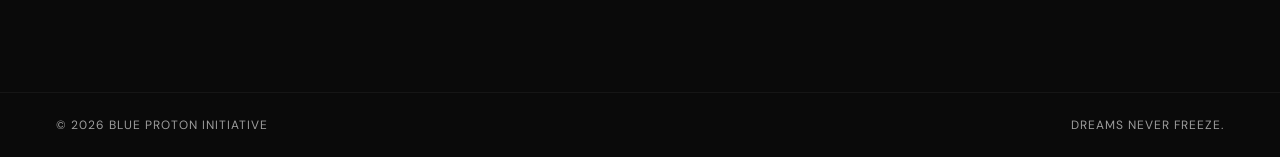
==== commit ca6dcd95: "Optimize images and extract shared CSS/JS - Convert the 6000px camera JPGs to auto-oriented, metadat" ====
--- a/index.html
+++ b/index.html
@@ -36,618 +36,11 @@
 </script>
 <link rel="preconnect" href="https://fonts.googleapis.com">
 <link rel="preconnect" href="https://fonts.gstatic.com" crossorigin>
-<link href="https://fonts.googleapis.com/css2?family=Instrument+Serif:ital@0;1&family=DM+Sans:opsz,wght@9..40,300;9..40,400;9..40,500;9..40,700&display=swap" rel="stylesheet">
-<style>
-  :root {
-    --blue: #1a6fd4;
-    --blue-light: #3b82f6;
-    --blue-dim: rgba(26,111,212,0.08);
-    --text: #0a0a0a;
-    --muted: #6b7280;
-    --border: #e5e7eb;
-    --bg: #ffffff;
-    --section-pad: 130px;
-  }
- 
-  * { box-sizing: border-box; margin: 0; padding: 0; }
-  html { scroll-behavior: smooth; }
-  body {
-    font-family: 'DM Sans', sans-serif;
-    background: var(--bg);
-    color: var(--text);
-    overflow-x: hidden;
-  }
- 
-  /* ── NAV ── */
-  nav {
-    position: fixed;
-    top: 0; left: 0; right: 0;
-    z-index: 100;
-    display: flex;
-    align-items: center;
-    justify-content: space-between;
-    padding: 20px 56px;
-    background: rgba(255,255,255,0.92);
-    backdrop-filter: blur(16px);
-    border-bottom: 1px solid transparent;
-    transition: border-color 0.3s, padding 0.3s;
-  }
-  nav.scrolled { border-bottom-color: var(--border); padding: 14px 56px; }
- 
-  .nav-logo {
-    display: flex;
-    align-items: center;
-    gap: 10px;
-    font-weight: 700;
-    font-size: 15px;
-    letter-spacing: -0.3px;
-    color: var(--text);
-    text-decoration: none;
-  }
-  .nav-logo svg { width: 28px; height: 28px; color: var(--blue); flex-shrink: 0; }
- 
-  .nav-links { display: flex; gap: 36px; list-style: none; align-items: center; }
-  .nav-links a {
-    font-size: 14px;
-    font-weight: 400;
-    color: var(--muted);
-    text-decoration: none;
-    letter-spacing: 0.2px;
-    transition: color 0.2s;
-  }
-  .nav-links a:hover { color: var(--text); }
-  .nav-links .nav-cta {
-    background: var(--text);
-    color: white !important;
-    padding: 8px 18px;
-    border-radius: 6px;
-    font-weight: 500;
-    font-size: 13px;
-    transition: opacity 0.2s !important;
-  }
-  .nav-links .nav-cta:hover { opacity: 0.8; }
- 
-  /* ── HERO ── */
-  #home {
-    min-height: 100vh;
-    display: flex;
-    flex-direction: column;
-    align-items: center;
-    justify-content: center;
-    text-align: center;
-    padding: 100px 48px 80px;
-    position: relative;
-    overflow: hidden;
-  }
- 
-  /* subtle grid bg */
-  #home::before {
-    content: '';
-    position: absolute;
-    inset: 0;
-    background-image:
-      linear-gradient(rgba(26,111,212,0.04) 1px, transparent 1px),
-      linear-gradient(90deg, rgba(26,111,212,0.04) 1px, transparent 1px);
-    background-size: 60px 60px;
-    mask-image: radial-gradient(ellipse at center, black 0%, transparent 70%);
-    pointer-events: none;
-  }
- 
-  .atom-wrapper {
-    position: fixed;
-    top: 120px;
-    left: 50%;
-    transform: translateX(-50%);
-    z-index: 10;
-    pointer-events: none;
-    will-change: transform, opacity;
-  }
-  .atom-svg { width: 80px; height: 80px; }
-  .atom-spacer { height: 130px; }
- 
-  .hero-eyebrow {
-    font-size: 11px;
-    letter-spacing: 4px;
-    text-transform: uppercase;
-    color: var(--blue);
-    font-weight: 600;
-    margin-bottom: 28px;
-    opacity: 0;
-    animation: fadeUp 0.8s 0.2s forwards;
-  }
- 
-  h1 {
-    font-family: 'DM Sans', sans-serif;
-    font-size: clamp(4rem, 10vw, 9rem);
-    font-weight: 700;
-    letter-spacing: -4px;
-    line-height: 0.95;
-    margin-bottom: 32px;
-    opacity: 0;
-    animation: fadeUp 0.9s 0.4s forwards;
-  }
- 
-  .hero-sub {
-    font-size: 19px;
-    color: var(--muted);
-    font-weight: 300;
-    line-height: 1.6;
-    margin-bottom: 4px;
-    opacity: 0;
-    animation: fadeUp 0.8s 0.6s forwards;
-  }
-  .hero-sub:last-of-type { animation-delay: 0.7s; }
- 
-  .hero-motto {
-    font-family: 'Instrument Serif', serif;
-    font-style: italic;
-    font-size: 16px;
-    color: var(--blue);
-    margin-top: 20px;
-    letter-spacing: 0.3px;
-    opacity: 0;
-    animation: fadeUp 0.8s 0.9s forwards;
-  }
- 
-  .hero-buttons {
-    display: flex;
-    gap: 14px;
-    margin-top: 40px;
-    justify-content: center;
-    opacity: 0;
-    animation: fadeUp 0.8s 1.1s forwards;
-  }
- 
-  .btn-primary {
-    background: var(--text);
-    color: white;
-    padding: 14px 28px;
-    border-radius: 8px;
-    font-size: 14px;
-    font-weight: 500;
-    text-decoration: none;
-    transition: opacity 0.2s, transform 0.2s;
-    letter-spacing: -0.2px;
-  }
-  .btn-primary:hover { opacity: 0.85; transform: translateY(-1px); }
- 
-  .btn-secondary {
-    background: transparent;
-    color: var(--text);
-    padding: 14px 28px;
-    border-radius: 8px;
-    font-size: 14px;
-    font-weight: 400;
-    text-decoration: none;
-    border: 1px solid var(--border);
-    transition: border-color 0.2s, transform 0.2s;
-    letter-spacing: -0.2px;
-  }
-  .btn-secondary:hover { border-color: #9ca3af; transform: translateY(-1px); }
- 
-  @keyframes fadeUp {
-    from { opacity: 0; transform: translateY(20px); }
-    to   { opacity: 1; transform: translateY(0); }
-  }
- 
-  .scroll-hint {
-    position: absolute;
-    bottom: 40px;
-    left: 50%;
-    transform: translateX(-50%);
-    display: flex;
-    flex-direction: column;
-    align-items: center;
-    gap: 8px;
-    color: var(--muted);
-    font-size: 10px;
-    letter-spacing: 3px;
-    text-transform: uppercase;
-    opacity: 0;
-    animation: fadeUp 0.8s 1.4s forwards;
-  }
-  .scroll-hint::after {
-    content: '';
-    width: 1px;
-    height: 40px;
-    background: linear-gradient(to bottom, var(--muted), transparent);
-    animation: scrollLine 2s ease-in-out infinite;
-  }
-  @keyframes scrollLine {
-    0%, 100% { transform: scaleY(1); transform-origin: top; }
-    50% { transform: scaleY(0.4); }
-  }
- 
-  /* ── STATS BAR ── */
-  .stats-bar {
-    background: var(--text);
-    color: white;
-    display: grid;
-    grid-template-columns: repeat(4, 1fr);
-    max-width: 100%;
-  }
- 
-  .stat-item {
-    padding: 40px 48px;
-    border-right: 1px solid rgba(255,255,255,0.08);
-    display: flex;
-    flex-direction: column;
-    gap: 6px;
-  }
-  .stat-item:last-child { border-right: none; }
- 
-  .stat-number {
-    font-size: clamp(2rem, 3.5vw, 3rem);
-    font-weight: 700;
-    letter-spacing: -2px;
-    line-height: 1;
-    color: white;
-  }
-  .stat-label {
-    font-size: 12px;
-    color: rgba(255,255,255,0.6);
-    letter-spacing: 1px;
-    text-transform: uppercase;
-    font-weight: 400;
-  }
- 
-  /* ── SECTIONS COMMON ── */
-  section {
-    padding: var(--section-pad) 56px;
-    max-width: 1240px;
-    margin: 0 auto;
-  }
- 
-  .section-label {
-    font-size: 10px;
-    letter-spacing: 4px;
-    text-transform: uppercase;
-    color: var(--muted);
-    margin-bottom: 28px;
-    font-weight: 500;
-  }
- 
-  .section-headline {
-    font-size: clamp(2.2rem, 4.5vw, 3.6rem);
-    font-weight: 700;
-    letter-spacing: -2px;
-    line-height: 1.05;
-    margin-bottom: 32px;
-  }
- 
-  .section-divider { width: 100%; height: 1px; background: var(--border); margin: 0; }
- 
-  /* ── ABOUT ── */
-  #about .about-grid {
-    display: grid;
-    grid-template-columns: 1fr 1fr;
-    gap: 96px;
-    margin-top: 56px;
-    align-items: start;
-  }
- 
-  .about-body {
-    font-size: 17px;
-    line-height: 1.85;
-    color: #374151;
-    font-weight: 300;
-  }
- 
-  .about-pillars { display: flex; flex-direction: column; gap: 36px; }
- 
-  .pillar { display: flex; gap: 20px; align-items: flex-start; }
-  .pillar-num {
-    font-size: 11px;
-    font-weight: 700;
-    color: var(--blue);
-    letter-spacing: 1px;
-    flex-shrink: 0;
-    margin-top: 3px;
-    font-variant-numeric: tabular-nums;
-    min-width: 20px;
-  }
-  .pillar h3 { font-size: 15px; font-weight: 600; margin-bottom: 7px; letter-spacing: -0.3px; }
-  .pillar p { font-size: 14px; color: var(--muted); line-height: 1.65; font-weight: 300; }
- 
-  /* ── PROJECTS ── */
-  #projects { background: #f9fafb; max-width: 100%; padding: var(--section-pad) 0; }
-  #projects .inner { max-width: 1240px; margin: 0 auto; padding: 0 56px; }
- 
-  .projects-grid { display: flex; flex-direction: column; gap: 24px; margin-top: 48px; }
- 
-  .project-card {
-    display: grid;
-    grid-template-columns: 1fr 1fr;
-    background: white;
-    border: 1px solid var(--border);
-    border-radius: 20px;
-    overflow: hidden;
-    transition: transform 0.3s, box-shadow 0.3s;
-  }
-  .project-card:hover { transform: translateY(-4px); box-shadow: 0 20px 60px rgba(0,0,0,0.07); }
- 
-  .project-card.reversed { direction: rtl; }
-  .project-card.reversed > * { direction: ltr; }
- 
-  .project-content { padding: 60px; display: flex; flex-direction: column; justify-content: space-between; }
- 
-  .status-badge {
-    display: inline-flex;
-    align-items: center;
-    gap: 6px;
-    border: 1px solid var(--blue);
-    border-radius: 4px;
-    padding: 4px 10px;
-    font-size: 10px;
-    letter-spacing: 2px;
-    text-transform: uppercase;
-    color: var(--blue);
-    font-weight: 600;
-    width: fit-content;
-    margin-bottom: 28px;
-  }
-  .status-dot { width: 6px; height: 6px; border-radius: 50%; background: var(--blue); animation: pulse 2s ease-in-out infinite; }
-  @keyframes pulse { 0%, 100% { opacity: 1; } 50% { opacity: 0.3; } }
- 
-  .project-title { font-size: clamp(1.8rem, 2.5vw, 2.6rem); font-weight: 700; letter-spacing: -1.2px; line-height: 1.05; margin-bottom: 20px; }
-  .project-desc { font-size: 15px; color: var(--muted); line-height: 1.75; font-weight: 300; margin-bottom: 36px; }
- 
-  .project-link {
-    display: inline-flex;
-    align-items: center;
-    gap: 8px;
-    font-size: 14px;
-    font-weight: 500;
-    color: var(--blue);
-    text-decoration: none;
-    letter-spacing: -0.2px;
-    transition: gap 0.2s;
-  }
-  .project-link:hover { gap: 12px; }
-  .project-link svg { width: 16px; height: 16px; }
- 
-  .project-tags { display: flex; gap: 8px; flex-wrap: wrap; margin-top: 32px; }
-  .tag {
-    font-size: 12px;
-    color: #4b5563;
-    padding: 5px 12px;
-    background: #f3f4f6;
-    border-radius: 999px;
-    font-weight: 400;
-  }
- 
-  .project-visual {
-    background: linear-gradient(135deg, #eef5ff 0%, #e0edfd 100%);
-    display: flex;
-    align-items: center;
-    justify-content: center;
-    padding: 48px;
-    position: relative;
-    overflow: hidden;
-    min-height: 360px;
-  }
- 
-  .project-visual img {
-    width: 100%;
-    height: 100%;
-    object-fit: cover;
-    position: absolute;
-    inset: 0;
-    border-radius: 0;
-  }
- 
-  .project-visual-placeholder {
-    position: relative;
-    z-index: 1;
-    width: 100%;
-    height: 100%;
-    min-height: 320px;
-    display: flex;
-    align-items: center;
-    justify-content: center;
-  }
- 
-  /* node card in project visual */
-  .node-card {
-    background: white;
-    border: 1px solid var(--border);
-    border-radius: 14px;
-    padding: 28px;
-    width: 100%;
-    max-width: 260px;
-    box-shadow: 0 8px 32px rgba(0,0,0,0.06);
-    position: relative;
-    z-index: 2;
-  }
-  .node-title { font-size: 10px; letter-spacing: 2.5px; text-transform: uppercase; color: var(--muted); margin-bottom: 18px; font-weight: 500; }
-  .node-bar { height: 2px; background: #e5e7eb; border-radius: 1px; margin-bottom: 8px; position: relative; overflow: visible; }
-  .node-bar::before {
-    content: '';
-    position: absolute;
-    left: 0; top: -3px;
-    width: 8px; height: 8px;
-    border-radius: 50%;
-    background: var(--blue);
-    animation: slide 3s ease-in-out infinite;
-  }
-  @keyframes slide { 0% { left: 0; } 100% { left: calc(100% - 8px); } }
-  .node-meta { display: flex; justify-content: space-between; margin-top: 20px; }
-  .node-meta-item { font-size: 11px; color: var(--muted); }
-  .node-meta-item strong { display: block; font-size: 12px; color: var(--text); font-weight: 600; margin-top: 3px; }
- 
-  /* ── PRESS ── */
-  #press { text-align: center; }
-  .press-card {
-    display: flex;
-    flex-direction: column;
-    align-items: center;
-    gap: 24px;
-    margin-top: 48px;
-    padding: 56px;
-    border: 1px solid var(--border);
-    border-radius: 20px;
-    background: #f9fafb;
-  }
-  .press-logo {
-    max-width: 200px;
-    width: 100%;
-    height: auto;
-    border-radius: 8px;
-  }
-  .press-text {
-    max-width: 560px;
-    font-size: 16px;
-    color: var(--muted);
-    font-weight: 300;
-    line-height: 1.75;
-  }
- 
-  /* ── TEAM ── */
-  .team-group { margin-top: 56px; }
-  .team-group-title {
-    font-size: 13px;
-    font-weight: 600;
-    letter-spacing: 0.5px;
-    color: var(--text);
-    padding-bottom: 14px;
-    margin-bottom: 20px;
-    border-bottom: 1px solid var(--border);
-  }
-  .team-grid {
-    display: grid;
-    grid-template-columns: repeat(auto-fill, minmax(240px, 1fr));
-    gap: 16px;
-    list-style: none;
-  }
-  .team-grid > li:nth-child(4n+2) { transition-delay: 0.1s; }
-  .team-grid > li:nth-child(4n+3) { transition-delay: 0.2s; }
-  .team-grid > li:nth-child(4n+4) { transition-delay: 0.3s; }
- 
-  .team-member {
-    padding: 36px 28px;
-    border: 1px solid var(--border);
-    border-radius: 16px;
-    transition: background 0.2s, transform 0.25s, border-color 0.2s;
-    cursor: default;
-    position: relative;
-  }
-  .team-member:hover { background: white; transform: translateY(-4px); border-color: #d1d5db; box-shadow: 0 12px 40px rgba(0,0,0,0.06); }
- 
-  .member-avatar {
-    width: 48px;
-    height: 48px;
-    border-radius: 50%;
-    display: flex;
-    align-items: center;
-    justify-content: center;
-    font-size: 14px;
-    font-weight: 700;
-    margin-bottom: 20px;
-    letter-spacing: -0.5px;
-  }
-  .avatar-blue { background: #dbeafe; color: #1d4ed8; }
-  .avatar-indigo { background: #e0e7ff; color: #4338ca; }
-  .avatar-cyan { background: #cffafe; color: #0e7490; }
-  .avatar-violet { background: #ede9fe; color: #6d28d9; }
- 
-  .member-role { font-size: 10px; letter-spacing: 2px; text-transform: uppercase; color: var(--blue); font-weight: 600; margin-bottom: 10px; }
-  .member-name { font-size: 18px; font-weight: 700; letter-spacing: -0.5px; margin-bottom: 12px; line-height: 1.2; }
-  .member-desc { font-size: 13px; color: var(--muted); line-height: 1.65; font-weight: 300; }
- 
-  /* ── CONTACT ── */
-  #contact { text-align: center; padding: var(--section-pad) 56px; background: var(--text); color: white; max-width: 100%; }
-  #contact .inner { max-width: 700px; margin: 0 auto; }
-  #contact .section-label { color: rgba(255,255,255,0.6); }
-  #contact .section-headline { color: white; }
- 
-  .contact-links { display: flex; gap: 16px; justify-content: center; flex-wrap: wrap; margin-top: 40px; }
-  .contact-link {
-    display: flex;
-    align-items: center;
-    gap: 8px;
-    padding: 14px 24px;
-    border: 1px solid rgba(255,255,255,0.12);
-    border-radius: 8px;
-    color: white;
-    text-decoration: none;
-    font-size: 14px;
-    font-weight: 400;
-    transition: background 0.2s, border-color 0.2s, transform 0.2s;
-    letter-spacing: 0.1px;
-  }
-  .contact-link:hover { background: rgba(255,255,255,0.08); border-color: rgba(255,255,255,0.25); transform: translateY(-1px); }
-  .contact-link svg { width: 16px; height: 16px; }
- 
-  /* ── FOOTER ── */
-  footer {
-    background: var(--text);
-    color: rgba(255,255,255,0.6);
-    padding: 24px 56px;
-    display: flex;
-    justify-content: space-between;
-    align-items: center;
-    font-size: 12px;
-    border-top: 1px solid rgba(255,255,255,0.05);
-    letter-spacing: 1px;
-    text-transform: uppercase;
-  }
- 
-  /* ── REVEAL ── */
-  .reveal {
-    opacity: 0;
-    transform: translateY(28px);
-    transition: opacity 0.75s cubic-bezier(0.16,1,0.3,1), transform 0.75s cubic-bezier(0.16,1,0.3,1);
-  }
-  .reveal.visible { opacity: 1; transform: translateY(0); }
- 
-  /* ── RESPONSIVE ── */
-  @media (max-width: 960px) {
-    nav { padding: 16px 24px; }
-    section { padding: 80px 24px; }
-    #about .about-grid { grid-template-columns: 1fr; gap: 48px; }
-    .project-card { grid-template-columns: 1fr; }
-    .project-card.reversed { direction: ltr; }
-    .project-visual { min-height: 260px; }
-    .team-grid { grid-template-columns: repeat(auto-fill, minmax(220px, 1fr)); gap: 14px; }
-    .stats-bar { grid-template-columns: 1fr 1fr; }
-    footer { flex-direction: column; gap: 8px; text-align: center; }
-  }
-  @media (max-width: 600px) {
-    h1 { letter-spacing: -2.5px; }
-    .team-grid { grid-template-columns: 1fr; }
-    .nav-links { display: none; }
-    .stats-bar { grid-template-columns: 1fr; }
-    .hero-buttons { flex-direction: column; align-items: center; }
-  }
-
-  /* ── ACCESSIBILITY ── */
-  .skip-link {
-    position: absolute;
-    left: 16px;
-    top: -60px;
-    z-index: 200;
-    background: var(--text);
-    color: white;
-    padding: 10px 16px;
-    border-radius: 6px;
-    font-size: 14px;
-    text-decoration: none;
-  }
-  .skip-link:focus { top: 16px; }
-  .visually-hidden {
-    position: absolute !important;
-    width: 1px; height: 1px;
-    padding: 0; margin: -1px;
-    overflow: hidden;
-    clip: rect(0 0 0 0);
-    white-space: nowrap;
-    border: 0;
-  }
-  a:focus-visible, button:focus-visible, select:focus-visible, input:focus-visible, textarea:focus-visible {
-    outline: 2px solid var(--blue);
-    outline-offset: 3px;
-  }
-</style>
+<link href="https://fonts.googleapis.com/css2?family=DM+Sans:opsz,wght@9..40,300;9..40,400;9..40,500;9..40,700&family=Instrument+Serif:ital@1&display=swap" rel="stylesheet">
+<link rel="stylesheet" href="/css/base.css">
+<link rel="stylesheet" href="/css/home.css">
+<script src="/js/main.js" defer></script>
+<script src="/js/home.js" defer></script>
 </head>
 <body>
 <a class="skip-link" href="#main">Skip to content</a>
@@ -655,7 +48,7 @@
 <!-- NAV -->
 <nav id="navbar">
   <a href="#home" class="nav-logo">
-    <svg viewBox="0 0 28 28" fill="none" stroke="currentColor" stroke-width="1.5">
+    <svg viewBox="0 0 28 28" fill="none" stroke="currentColor" stroke-width="1.5" aria-hidden="true">
       <ellipse cx="14" cy="14" rx="12" ry="5" transform="rotate(0 14 14)"/>
       <ellipse cx="14" cy="14" rx="12" ry="5" transform="rotate(60 14 14)"/>
       <ellipse cx="14" cy="14" rx="12" ry="5" transform="rotate(120 14 14)"/>
@@ -676,7 +69,7 @@
 <!-- HERO -->
 <div id="home">
   <div class="atom-wrapper">
-    <svg class="atom-svg" id="atomLogo" viewBox="0 0 80 80" fill="none" xmlns="http://www.w3.org/2000/svg">
+    <svg class="atom-svg" id="atomLogo" aria-hidden="true" viewBox="0 0 80 80" fill="none" xmlns="http://www.w3.org/2000/svg">
       <ellipse cx="40" cy="40" rx="36" ry="14" stroke="#1a6fd4" stroke-width="1.8"/>
       <ellipse cx="40" cy="40" rx="36" ry="14" stroke="#1a6fd4" stroke-width="1.8" transform="rotate(60 40 40)"/>
       <ellipse cx="40" cy="40" rx="36" ry="14" stroke="#1a6fd4" stroke-width="1.8" transform="rotate(120 40 40)"/>
@@ -759,7 +152,7 @@
 <div class="section-divider"></div>
  
 <!-- PROJECTS -->
-<section id="projects" style="max-width:100%; padding:var(--section-pad) 0;">
+<section id="projects">
   <div class="inner">
     <p class="section-label reveal">Featured Research</p>
     <h2 class="section-headline reveal">What we're building.</h2>
@@ -789,17 +182,21 @@
           </div>
         </div>
         <div class="project-visual">
-          <img src="assets/DSC00761 (1).JPG" alt="A team member sketching a CAD design on a tablet with a stylus" style="object-fit:cover; width:100%; height:100%; position:absolute; inset:0;">
-          <div style="position:absolute; inset:0; background:linear-gradient(135deg, rgba(26,111,212,0.15) 0%, transparent 60%);"></div>
+          <img src="/assets/img/cad-tablet-sketch-960.webp"
+               srcset="/assets/img/cad-tablet-sketch-640.webp 640w, /assets/img/cad-tablet-sketch-960.webp 960w, /assets/img/cad-tablet-sketch-1280.webp 1280w"
+               sizes="(max-width: 960px) calc(100vw - 48px), 620px"
+               width="960" height="1200" loading="lazy" decoding="async"
+               alt="A team member sketching a CAD design on a tablet with a stylus">
+          <div class="project-visual-overlay"></div>
         </div>
       </div>
  
       <!-- Project 2 — Coming Soon -->
-      <div class="project-card reveal" style="transition-delay:0.15s;">
+      <div class="project-card reveal delay-15">
         <div class="project-content">
           <div>
-            <div class="status-badge" style="border-color:#6b7280; color:#6b7280;">
-              <div class="status-dot" style="background:#6b7280; animation:none;"></div>
+            <div class="status-badge status-badge--muted">
+              <div class="status-dot"></div>
               Coming Soon
             </div>
             <h3 class="project-title">More projects<br>on the way.</h3>
@@ -811,8 +208,8 @@
             <span class="tag">Cybersecurity</span>
           </div>
         </div>
-        <div class="project-visual" style="background: linear-gradient(135deg, #f3f4f6 0%, #e9ecef 100%); align-items:center; justify-content:center;">
-          <svg width="64" height="64" viewBox="0 0 64 64" fill="none" style="opacity:0.15;">
+        <div class="project-visual project-visual--placeholder">
+          <svg width="64" height="64" viewBox="0 0 64 64" fill="none" aria-hidden="true">
             <circle cx="32" cy="32" r="28" stroke="#0a0a0a" stroke-width="2" stroke-dasharray="6 4"/>
             <path d="M32 20v24M20 32h24" stroke="#0a0a0a" stroke-width="2" stroke-linecap="round"/>
           </svg>
@@ -829,7 +226,7 @@
   <p class="section-label reveal">Press</p>
   <h2 class="section-headline reveal">Arduino wrote about us.</h2>
   <div class="press-card reveal">
-    <img src="assets/arduino.jpg" alt="Arduino logo" class="press-logo" width="655" height="468">
+    <img src="/assets/img/arduino-logo.webp" alt="Arduino logo" class="press-logo" width="655" height="468" loading="lazy" decoding="async">
     <p class="press-text">
       We were featured on the official Arduino blog, which dedicated an article to our computer vision project for livestock monitoring, built on Arduino UNO Q hardware. It's a recognition that makes us proud of the work we've done so far.
     </p>
@@ -920,15 +317,15 @@
 <div class="section-divider"></div>
  
 <!-- CONTACT -->
-<section id="contact" style="padding:var(--section-pad) 56px;">
+<section id="contact">
   <div class="inner">
     <p class="section-label reveal">Get in touch</p>
     <h2 class="section-headline reveal">Want to work<br>with us?</h2>
-    <p class="reveal" style="color:rgba(255,255,255,0.7); font-size:17px; font-weight:300; line-height:1.7; margin-top:16px; max-width:480px; margin-left:auto; margin-right:auto;">
+    <p class="contact-intro reveal">
       We are always open to collaborations, partnerships, and conversations with people who share our drive.
     </p>
     <div class="contact-links reveal">
-      <a href="/contact" class="contact-link" style="background:rgba(255,255,255,0.07); border-color:rgba(255,255,255,0.2);">
+      <a href="/contact" class="contact-link contact-link--primary">
         <svg viewBox="0 0 24 24" fill="none" stroke="currentColor" stroke-width="1.5"><path d="M21.75 6.75v10.5a2.25 2.25 0 01-2.25 2.25h-15a2.25 2.25 0 01-2.25-2.25V6.75m19.5 0A2.25 2.25 0 0019.5 4.5h-15a2.25 2.25 0 00-2.25 2.25m19.5 0v.243a2.25 2.25 0 01-1.07 1.916l-7.5 4.615a2.25 2.25 0 01-2.36 0L3.32 8.91a2.25 2.25 0 01-1.07-1.916V6.75"/></svg>
         Send a message
       </a>
@@ -951,68 +348,5 @@
   <span>Dreams never freeze.</span>
 </footer>
  
-<script>
-  // NAV scroll
-  const navbar = document.getElementById('navbar');
-  window.addEventListener('scroll', () => {
-    navbar.classList.toggle('scrolled', window.scrollY > 20);
-  });
- 
-  // Atom parallax + rotate + fade
-  const atomWrapper = document.querySelector('.atom-wrapper');
-  const atom = document.getElementById('atomLogo');
-  function updateAtom() {
-    const s = window.scrollY;
-    const fade = Math.max(0, 1 - s / (window.innerHeight * 0.55));
-    atomWrapper.style.top = (120 + s * 0.75) + 'px';
-    atomWrapper.style.opacity = fade;
-    atom.style.transform = `rotate(${s * 0.4}deg)`;
-  }
-  window.addEventListener('scroll', updateAtom, { passive: true });
-  updateAtom();
- 
-  // Orbiting dot
-  const orbitDot = document.getElementById('orbitDot');
-  let orbitAngle = 0;
-  function animateOrbit() {
-    orbitAngle += 0.018;
-    orbitDot.setAttribute('cx', 40 + 36 * Math.cos(orbitAngle));
-    orbitDot.setAttribute('cy', 40 + 14 * Math.sin(orbitAngle));
-    requestAnimationFrame(animateOrbit);
-  }
-  animateOrbit();
- 
-  // Reveal on scroll
-  const reveals = document.querySelectorAll('.reveal');
-  const observer = new IntersectionObserver((entries) => {
-    entries.forEach(e => { if (e.isIntersecting) e.target.classList.add('visible'); });
-  }, { threshold: 0.1 });
-  reveals.forEach(el => observer.observe(el));
- 
-  // Animated counters
-  function animateCounter(el) {
-    const target = parseInt(el.dataset.count);
-    const suffix = el.dataset.suffix || '';
-    const duration = 1200;
-    const start = performance.now();
-    function update(now) {
-      const progress = Math.min((now - start) / duration, 1);
-      const ease = 1 - Math.pow(1 - progress, 3);
-      el.textContent = Math.round(ease * target) + suffix;
-      if (progress < 1) requestAnimationFrame(update);
-    }
-    requestAnimationFrame(update);
-  }
- 
-  const statObserver = new IntersectionObserver((entries) => {
-    entries.forEach(e => {
-      if (e.isIntersecting) {
-        animateCounter(e.target);
-        statObserver.unobserve(e.target);
-      }
-    });
-  }, { threshold: 0.5 });
-  document.querySelectorAll('[data-count]').forEach(el => statObserver.observe(el));
-</script>
 </body>
 </html>
--- a/css/base.css
+++ b/css/base.css
@@ -0,0 +1,195 @@
+/* Shared styles for every page: tokens, reset, nav, buttons, footer,
+   animations and accessibility helpers. Page-specific rules live in
+   home.css, project.css and contact.css. */
+
+:root {
+  --blue: #1a6fd4;
+  --text: #0a0a0a;
+  --muted: #6b7280;
+  --border: #e5e7eb;
+  --bg: #ffffff;
+}
+
+* { box-sizing: border-box; margin: 0; padding: 0; }
+html { scroll-behavior: smooth; }
+body {
+  font-family: 'DM Sans', system-ui, sans-serif;
+  background: var(--bg);
+  color: var(--text);
+  overflow-x: hidden;
+}
+img { max-width: 100%; }
+
+/* ── NAV ── */
+nav {
+  position: fixed;
+  top: 0; left: 0; right: 0;
+  z-index: 100;
+  display: flex;
+  align-items: center;
+  justify-content: space-between;
+  padding: 20px 56px;
+  background: rgba(255,255,255,0.92);
+  backdrop-filter: blur(16px);
+  border-bottom: 1px solid var(--border);
+  transition: border-color 0.3s, padding 0.3s;
+}
+nav.scrolled { padding: 14px 56px; }
+
+.nav-logo {
+  display: flex;
+  align-items: center;
+  gap: 10px;
+  font-weight: 700;
+  font-size: 15px;
+  letter-spacing: -0.3px;
+  color: var(--text);
+  text-decoration: none;
+}
+.nav-logo svg { width: 28px; height: 28px; color: var(--blue); flex-shrink: 0; }
+
+.nav-back {
+  display: flex;
+  align-items: center;
+  gap: 8px;
+  font-size: 13px;
+  color: var(--muted);
+  text-decoration: none;
+  transition: color 0.2s;
+  font-weight: 400;
+}
+.nav-back:hover { color: var(--text); }
+.nav-back svg { width: 14px; height: 14px; }
+
+/* ── BUTTONS ── */
+.btn-primary,
+.btn-secondary {
+  display: inline-block;
+  padding: 14px 28px;
+  border-radius: 8px;
+  font-size: 14px;
+  text-decoration: none;
+  letter-spacing: -0.2px;
+  white-space: nowrap;
+}
+.btn-primary {
+  background: var(--text);
+  color: white;
+  font-weight: 500;
+  transition: opacity 0.2s, transform 0.2s;
+}
+.btn-primary:hover { opacity: 0.85; transform: translateY(-1px); }
+
+.btn-secondary {
+  background: transparent;
+  color: var(--text);
+  font-weight: 400;
+  border: 1px solid var(--border);
+  transition: border-color 0.2s, transform 0.2s;
+}
+.btn-secondary:hover { border-color: #9ca3af; transform: translateY(-1px); }
+
+/* ── SHARED SECTION TYPOGRAPHY ── */
+.section-label {
+  font-size: 10px;
+  letter-spacing: 4px;
+  text-transform: uppercase;
+  color: var(--muted);
+  font-weight: 500;
+}
+.section-divider { width: 100%; height: 1px; background: var(--border); }
+
+/* ── STATUS BADGE ── */
+.status-badge {
+  display: inline-flex;
+  align-items: center;
+  gap: 6px;
+  border: 1px solid var(--blue);
+  border-radius: 4px;
+  padding: 4px 10px;
+  font-size: 10px;
+  letter-spacing: 2px;
+  text-transform: uppercase;
+  color: var(--blue);
+  font-weight: 600;
+}
+.status-dot { width: 6px; height: 6px; border-radius: 50%; background: var(--blue); animation: pulse 2s ease-in-out infinite; }
+
+/* ── FOOTER ── */
+footer {
+  background: var(--text);
+  color: rgba(255,255,255,0.6);
+  padding: 24px 56px;
+  display: flex;
+  justify-content: space-between;
+  align-items: center;
+  font-size: 12px;
+  border-top: 1px solid rgba(255,255,255,0.05);
+  letter-spacing: 1px;
+  text-transform: uppercase;
+}
+
+/* ── ANIMATIONS ── */
+@keyframes fadeUp {
+  from { opacity: 0; transform: translateY(18px); }
+  to   { opacity: 1; transform: translateY(0); }
+}
+@keyframes pulse { 0%, 100% { opacity: 1; } 50% { opacity: 0.3; } }
+
+.reveal {
+  opacity: 0;
+  transform: translateY(24px);
+  transition: opacity 0.75s cubic-bezier(0.16,1,0.3,1), transform 0.75s cubic-bezier(0.16,1,0.3,1);
+}
+.reveal.visible { opacity: 1; transform: translateY(0); }
+.delay-15 { transition-delay: 0.15s; }
+.delay-20 { transition-delay: 0.2s; }
+
+/* ── ACCESSIBILITY ── */
+.skip-link {
+  position: absolute;
+  left: 16px;
+  top: -60px;
+  z-index: 200;
+  background: var(--text);
+  color: white;
+  padding: 10px 16px;
+  border-radius: 6px;
+  font-size: 14px;
+  text-decoration: none;
+}
+.skip-link:focus { top: 16px; }
+
+.visually-hidden {
+  position: absolute !important;
+  width: 1px; height: 1px;
+  padding: 0; margin: -1px;
+  overflow: hidden;
+  clip: rect(0 0 0 0);
+  white-space: nowrap;
+  border: 0;
+}
+
+a:focus-visible,
+button:focus-visible,
+select:focus-visible,
+input:focus-visible,
+textarea:focus-visible {
+  outline: 2px solid var(--blue);
+  outline-offset: 3px;
+}
+
+@media (prefers-reduced-motion: reduce) {
+  html { scroll-behavior: auto; }
+  *, *::before, *::after {
+    animation-duration: 0.01ms !important;
+    animation-iteration-count: 1 !important;
+    transition-duration: 0.01ms !important;
+  }
+}
+
+/* ── RESPONSIVE ── */
+@media (max-width: 960px) {
+  nav, nav.scrolled { padding: 16px 24px; }
+  footer { flex-direction: column; gap: 8px; text-align: center; }
+}
--- a/css/home.css
+++ b/css/home.css
@@ -0,0 +1,434 @@
+/* Home page (index.html) */
+
+:root { --section-pad: 130px; }
+
+/* Nav starts borderless over the hero and gains a border once scrolled */
+nav { border-bottom-color: transparent; }
+nav.scrolled { border-bottom-color: var(--border); }
+
+.nav-links { display: flex; gap: 36px; list-style: none; align-items: center; }
+.nav-links a {
+  font-size: 14px;
+  font-weight: 400;
+  color: var(--muted);
+  text-decoration: none;
+  letter-spacing: 0.2px;
+  transition: color 0.2s;
+}
+.nav-links a:hover { color: var(--text); }
+.nav-links .nav-cta {
+  background: var(--text);
+  color: white;
+  padding: 8px 18px;
+  border-radius: 6px;
+  font-weight: 500;
+  font-size: 13px;
+  transition: opacity 0.2s;
+}
+.nav-links .nav-cta:hover { color: white; opacity: 0.8; }
+
+/* ── HERO ── */
+#home {
+  min-height: 100vh;
+  display: flex;
+  flex-direction: column;
+  align-items: center;
+  justify-content: center;
+  text-align: center;
+  padding: 100px 48px 80px;
+  position: relative;
+  overflow: hidden;
+}
+
+/* subtle grid bg */
+#home::before {
+  content: '';
+  position: absolute;
+  inset: 0;
+  background-image:
+    linear-gradient(rgba(26,111,212,0.04) 1px, transparent 1px),
+    linear-gradient(90deg, rgba(26,111,212,0.04) 1px, transparent 1px);
+  background-size: 60px 60px;
+  mask-image: radial-gradient(ellipse at center, black 0%, transparent 70%);
+  pointer-events: none;
+}
+
+.atom-wrapper {
+  position: fixed;
+  top: 120px;
+  left: 50%;
+  transform: translateX(-50%);
+  z-index: 10;
+  pointer-events: none;
+  will-change: transform, opacity;
+}
+.atom-svg { width: 80px; height: 80px; }
+.atom-spacer { height: 130px; }
+
+.hero-eyebrow {
+  font-size: 11px;
+  letter-spacing: 4px;
+  text-transform: uppercase;
+  color: var(--blue);
+  font-weight: 600;
+  margin-bottom: 28px;
+  opacity: 0;
+  animation: fadeUp 0.8s 0.2s forwards;
+}
+
+h1 {
+  font-size: clamp(4rem, 10vw, 9rem);
+  font-weight: 700;
+  letter-spacing: -4px;
+  line-height: 0.95;
+  margin-bottom: 32px;
+  opacity: 0;
+  animation: fadeUp 0.9s 0.4s forwards;
+}
+
+.hero-sub {
+  font-size: 19px;
+  color: var(--muted);
+  font-weight: 300;
+  line-height: 1.6;
+  margin-bottom: 4px;
+  opacity: 0;
+  animation: fadeUp 0.8s 0.6s forwards;
+}
+.hero-sub:last-of-type { animation-delay: 0.7s; }
+
+.hero-motto {
+  font-family: 'Instrument Serif', serif;
+  font-style: italic;
+  font-size: 16px;
+  color: var(--blue);
+  margin-top: 20px;
+  letter-spacing: 0.3px;
+  opacity: 0;
+  animation: fadeUp 0.8s 0.9s forwards;
+}
+
+.hero-buttons {
+  display: flex;
+  gap: 14px;
+  margin-top: 40px;
+  justify-content: center;
+  opacity: 0;
+  animation: fadeUp 0.8s 1.1s forwards;
+}
+
+.scroll-hint {
+  position: absolute;
+  bottom: 40px;
+  left: 50%;
+  transform: translateX(-50%);
+  display: flex;
+  flex-direction: column;
+  align-items: center;
+  gap: 8px;
+  color: var(--muted);
+  font-size: 10px;
+  letter-spacing: 3px;
+  text-transform: uppercase;
+  opacity: 0;
+  animation: fadeUp 0.8s 1.4s forwards;
+}
+.scroll-hint::after {
+  content: '';
+  width: 1px;
+  height: 40px;
+  background: linear-gradient(to bottom, var(--muted), transparent);
+  animation: scrollLine 2s ease-in-out infinite;
+}
+@keyframes scrollLine {
+  0%, 100% { transform: scaleY(1); transform-origin: top; }
+  50% { transform: scaleY(0.4); }
+}
+
+/* ── STATS BAR ── */
+.stats-bar {
+  background: var(--text);
+  color: white;
+  display: grid;
+  grid-template-columns: repeat(4, 1fr);
+}
+
+.stat-item {
+  padding: 40px 48px;
+  border-right: 1px solid rgba(255,255,255,0.08);
+  display: flex;
+  flex-direction: column;
+  gap: 6px;
+}
+.stat-item:last-child { border-right: none; }
+
+.stat-number {
+  font-size: clamp(2rem, 3.5vw, 3rem);
+  font-weight: 700;
+  letter-spacing: -2px;
+  line-height: 1;
+  color: white;
+}
+.stat-label {
+  font-size: 12px;
+  color: rgba(255,255,255,0.6);
+  letter-spacing: 1px;
+  text-transform: uppercase;
+  font-weight: 400;
+}
+
+/* ── SECTIONS COMMON ── */
+section {
+  padding: var(--section-pad) 56px;
+  max-width: 1240px;
+  margin: 0 auto;
+}
+
+.section-label { margin-bottom: 28px; }
+
+.section-headline {
+  font-size: clamp(2.2rem, 4.5vw, 3.6rem);
+  font-weight: 700;
+  letter-spacing: -2px;
+  line-height: 1.05;
+  margin-bottom: 32px;
+}
+
+/* ── ABOUT ── */
+#about .about-grid {
+  display: grid;
+  grid-template-columns: 1fr 1fr;
+  gap: 96px;
+  margin-top: 56px;
+  align-items: start;
+}
+
+.about-body {
+  font-size: 17px;
+  line-height: 1.85;
+  color: #374151;
+  font-weight: 300;
+}
+
+.about-pillars { display: flex; flex-direction: column; gap: 36px; }
+
+.pillar { display: flex; gap: 20px; align-items: flex-start; }
+.pillar-num {
+  font-size: 11px;
+  font-weight: 700;
+  color: var(--blue);
+  letter-spacing: 1px;
+  flex-shrink: 0;
+  margin-top: 3px;
+  font-variant-numeric: tabular-nums;
+  min-width: 20px;
+}
+.pillar h3 { font-size: 15px; font-weight: 600; margin-bottom: 7px; letter-spacing: -0.3px; }
+.pillar p { font-size: 14px; color: var(--muted); line-height: 1.65; font-weight: 300; }
+
+/* ── PROJECTS ── */
+#projects { background: #f9fafb; max-width: 100%; padding: var(--section-pad) 0; }
+#projects .inner { max-width: 1240px; margin: 0 auto; padding: 0 56px; }
+
+.projects-grid { display: flex; flex-direction: column; gap: 24px; margin-top: 48px; }
+
+.project-card {
+  display: grid;
+  grid-template-columns: 1fr 1fr;
+  background: white;
+  border: 1px solid var(--border);
+  border-radius: 20px;
+  overflow: hidden;
+  transition: transform 0.3s, box-shadow 0.3s;
+}
+.project-card:hover { transform: translateY(-4px); box-shadow: 0 20px 60px rgba(0,0,0,0.07); }
+
+.project-content { padding: 60px; display: flex; flex-direction: column; justify-content: space-between; }
+
+.project-content .status-badge { width: fit-content; margin-bottom: 28px; }
+.status-badge--muted { border-color: var(--muted); color: var(--muted); }
+.status-badge--muted .status-dot { background: var(--muted); animation: none; }
+
+.project-title { font-size: clamp(1.8rem, 2.5vw, 2.6rem); font-weight: 700; letter-spacing: -1.2px; line-height: 1.05; margin-bottom: 20px; }
+.project-desc { font-size: 15px; color: var(--muted); line-height: 1.75; font-weight: 300; margin-bottom: 36px; }
+
+.project-link {
+  display: inline-flex;
+  align-items: center;
+  gap: 8px;
+  font-size: 14px;
+  font-weight: 500;
+  color: var(--blue);
+  text-decoration: none;
+  letter-spacing: -0.2px;
+  transition: gap 0.2s;
+}
+.project-link:hover { gap: 12px; }
+.project-link svg { width: 16px; height: 16px; }
+
+.project-tags { display: flex; gap: 8px; flex-wrap: wrap; margin-top: 32px; }
+.tag {
+  font-size: 12px;
+  color: #4b5563;
+  padding: 5px 12px;
+  background: #f3f4f6;
+  border-radius: 999px;
+  font-weight: 400;
+}
+
+.project-visual {
+  background: linear-gradient(135deg, #eef5ff 0%, #e0edfd 100%);
+  display: flex;
+  align-items: center;
+  justify-content: center;
+  padding: 48px;
+  position: relative;
+  overflow: hidden;
+  min-height: 360px;
+}
+.project-visual img {
+  width: 100%;
+  height: 100%;
+  object-fit: cover;
+  position: absolute;
+  inset: 0;
+}
+.project-visual-overlay {
+  position: absolute;
+  inset: 0;
+  background: linear-gradient(135deg, rgba(26,111,212,0.15) 0%, transparent 60%);
+}
+.project-visual--placeholder { background: linear-gradient(135deg, #f3f4f6 0%, #e9ecef 100%); }
+.project-visual--placeholder svg { opacity: 0.15; }
+
+/* ── PRESS ── */
+#press { text-align: center; }
+.press-card {
+  display: flex;
+  flex-direction: column;
+  align-items: center;
+  gap: 24px;
+  margin-top: 48px;
+  padding: 56px;
+  border: 1px solid var(--border);
+  border-radius: 20px;
+  background: #f9fafb;
+}
+.press-logo {
+  max-width: 200px;
+  width: 100%;
+  height: auto;
+  border-radius: 8px;
+}
+.press-text {
+  max-width: 560px;
+  font-size: 16px;
+  color: var(--muted);
+  font-weight: 300;
+  line-height: 1.75;
+}
+
+/* ── TEAM ── */
+.team-group { margin-top: 56px; }
+.team-group-title {
+  font-size: 13px;
+  font-weight: 600;
+  letter-spacing: 0.5px;
+  color: var(--text);
+  padding-bottom: 14px;
+  margin-bottom: 20px;
+  border-bottom: 1px solid var(--border);
+}
+.team-grid {
+  display: grid;
+  grid-template-columns: repeat(auto-fill, minmax(240px, 1fr));
+  gap: 16px;
+  list-style: none;
+}
+.team-grid > li:nth-child(4n+2) { transition-delay: 0.1s; }
+.team-grid > li:nth-child(4n+3) { transition-delay: 0.2s; }
+.team-grid > li:nth-child(4n+4) { transition-delay: 0.3s; }
+
+.team-member {
+  padding: 36px 28px;
+  border: 1px solid var(--border);
+  border-radius: 16px;
+  transition: background 0.2s, transform 0.25s, border-color 0.2s;
+  position: relative;
+}
+.team-member:hover { background: white; transform: translateY(-4px); border-color: #d1d5db; box-shadow: 0 12px 40px rgba(0,0,0,0.06); }
+
+.member-avatar {
+  width: 48px;
+  height: 48px;
+  border-radius: 50%;
+  display: flex;
+  align-items: center;
+  justify-content: center;
+  font-size: 14px;
+  font-weight: 700;
+  margin-bottom: 20px;
+  letter-spacing: -0.5px;
+}
+.avatar-blue { background: #dbeafe; color: #1d4ed8; }
+.avatar-indigo { background: #e0e7ff; color: #4338ca; }
+.avatar-cyan { background: #cffafe; color: #0e7490; }
+.avatar-violet { background: #ede9fe; color: #6d28d9; }
+
+.member-role { font-size: 10px; letter-spacing: 2px; text-transform: uppercase; color: var(--blue); font-weight: 600; margin-bottom: 10px; }
+.member-name { font-size: 18px; font-weight: 700; letter-spacing: -0.5px; margin-bottom: 12px; line-height: 1.2; }
+.member-desc { font-size: 13px; color: var(--muted); line-height: 1.65; font-weight: 300; }
+
+/* ── CONTACT ── */
+#contact { text-align: center; background: var(--text); color: white; max-width: 100%; }
+#contact .inner { max-width: 700px; margin: 0 auto; }
+#contact .section-label { color: rgba(255,255,255,0.6); }
+#contact .section-headline { color: white; }
+
+.contact-intro {
+  color: rgba(255,255,255,0.7);
+  font-size: 17px;
+  font-weight: 300;
+  line-height: 1.7;
+  margin: 16px auto 0;
+  max-width: 480px;
+}
+
+.contact-links { display: flex; gap: 16px; justify-content: center; flex-wrap: wrap; margin-top: 40px; }
+.contact-link {
+  display: flex;
+  align-items: center;
+  gap: 8px;
+  padding: 14px 24px;
+  border: 1px solid rgba(255,255,255,0.12);
+  border-radius: 8px;
+  color: white;
+  text-decoration: none;
+  font-size: 14px;
+  font-weight: 400;
+  transition: background 0.2s, border-color 0.2s, transform 0.2s;
+  letter-spacing: 0.1px;
+}
+.contact-link--primary { background: rgba(255,255,255,0.07); border-color: rgba(255,255,255,0.2); }
+.contact-link:hover { background: rgba(255,255,255,0.08); border-color: rgba(255,255,255,0.25); transform: translateY(-1px); }
+.contact-link svg { width: 16px; height: 16px; }
+
+/* ── RESPONSIVE ── */
+@media (max-width: 960px) {
+  section { padding: 80px 24px; }
+  #projects { padding: 80px 0; }
+  #projects .inner { padding: 0 24px; }
+  #contact { padding: 80px 24px; }
+  #about .about-grid { grid-template-columns: 1fr; gap: 48px; }
+  .project-card { grid-template-columns: 1fr; }
+  .project-visual { min-height: 260px; }
+  .team-grid { grid-template-columns: repeat(auto-fill, minmax(220px, 1fr)); gap: 14px; }
+  .stats-bar { grid-template-columns: 1fr 1fr; }
+}
+@media (max-width: 600px) {
+  h1 { letter-spacing: -2.5px; }
+  .team-grid { grid-template-columns: 1fr; }
+  .nav-links { display: none; }
+  .stats-bar { grid-template-columns: 1fr; }
+  .hero-buttons { flex-direction: column; align-items: center; }
+}
